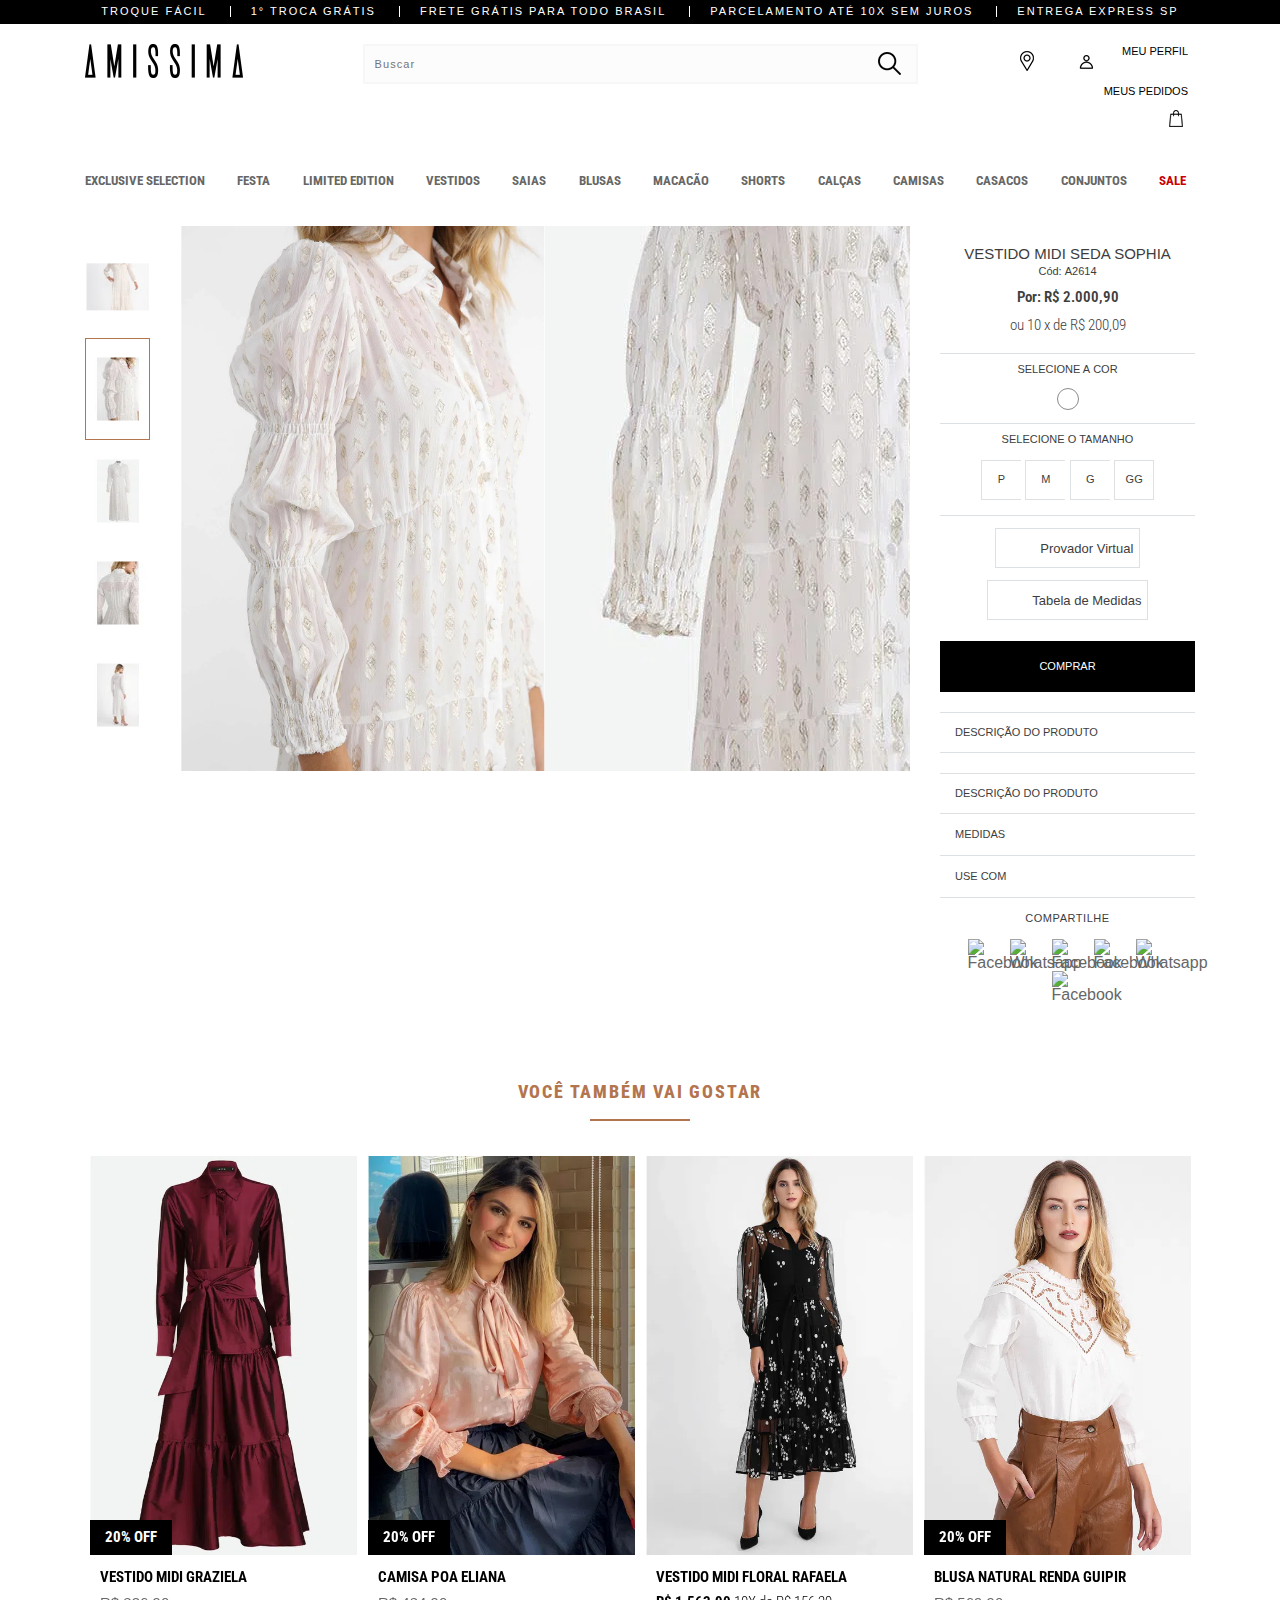
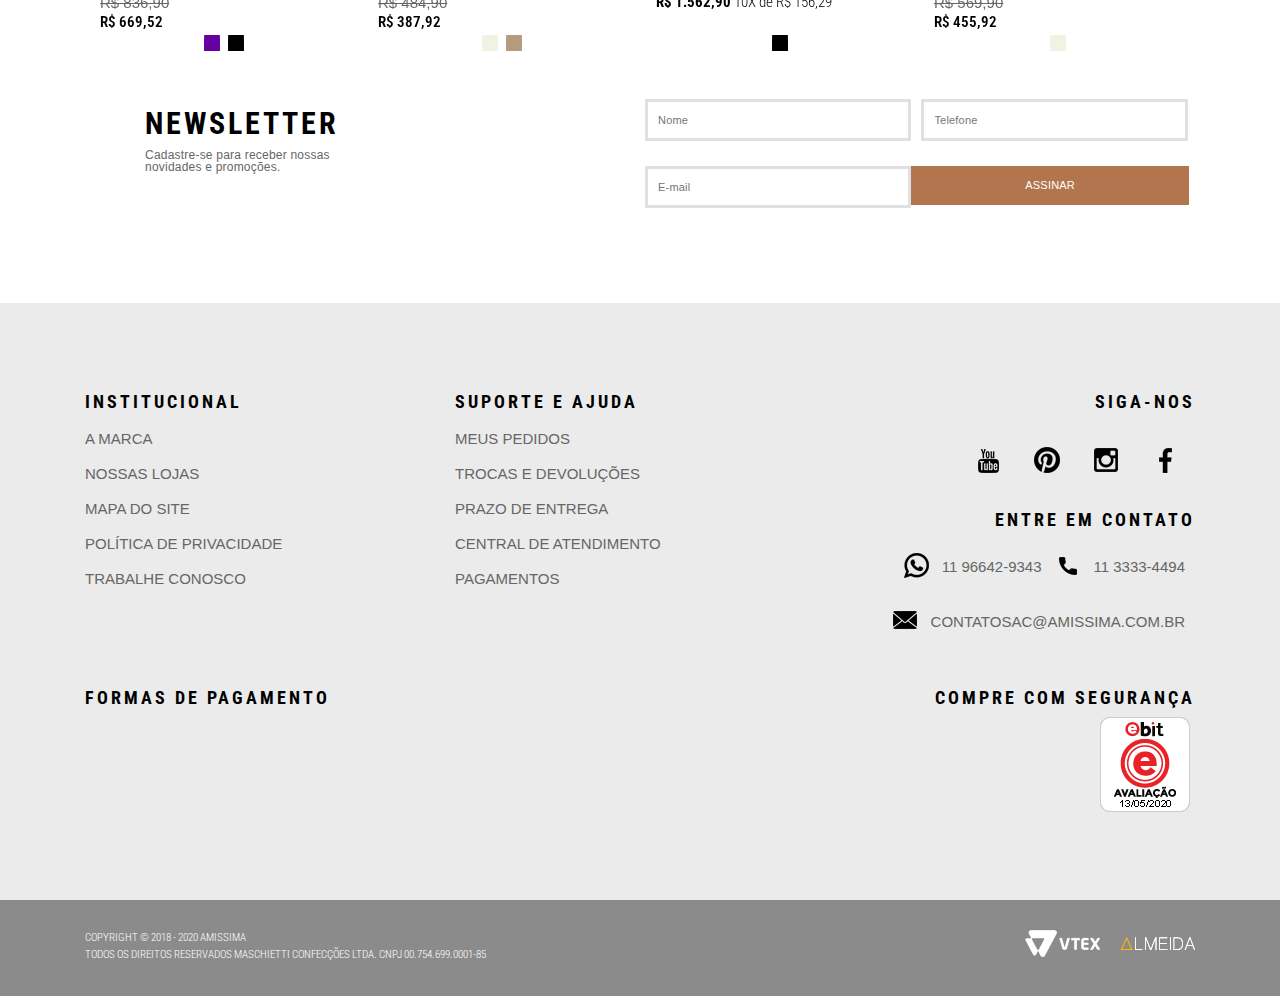
==== indexTeste.html @ 3b2d611f "Aplicando CSS" ====
<!DOCTYPE html>
<html xmlns="http://www.w3.org/1999/xhtml" xmlns:vtex="http://www.vtex.com.br/2009/vtex-common"
  xmlns:vtex.cmc="http://www.vtex.com.br/2009/vtex-commerce" lang="pt-br">

<head prefix="og: http://ogp.me/ns# fb: http://ogp.me/ns/fb# product: http://ogp.me/ns/product#">
  <meta name="language" content="pt-BR">
  <meta name="country" content="BRA">
  <meta name="currency" content="R$">
  <meta http-equiv="Content-Type" content="text/html; charset=UTF-8">
  <meta name="description"
    content="Vestido confeccionado seda com poliéster. Ideal para ser usado em ocasiões especiais. A peça possui detalhes metalizados dourados, acabamento em elást">
  <meta name="Abstract" content="Vestido Midi Seda Sophia">
  <meta name="author" content="Amissima">
  <meta name="copyright" content="Amissima">
  <meta name="vtex-version" content="1.4.1512.2201">
  <meta http-equiv="pragma" content="no-cache">
  <meta name="controller" content="Product">
  <meta name="google-site-verification" content="">
  <meta name="viewport" content="width=device-width, initial-scale=1.0, user-scalable=no">
  <meta name="format-detection" content="telephone=no">
  <link rel="icon" type="image/png"
    href="https://www.amissima.com.br/arquivos/amissima-favicon.png?v=637079525790200000">
  <!-- HTML5 shim and Respond.js for IE8 support of HTML5 elements and media queries -->
  <!-- WARNING: Respond.js doesn't work if you view the page via file:// -->
  <!--[if lt IE 9]>
  <script src="https://oss.maxcdn.com/html5shiv/3.7.2/html5shiv.min.js"></script>
  <script src="https://oss.maxcdn.com/respond/1.4.2/respond.min.js"></script>
  <![endif]-->
  <title>Vestido Midi Seda Sophia - amissima</title>
  <script async="" src="index_files/start"></script>
  <script type="text/javascript" async="" src="index_files/tagHigh"></script>
  <script type="text/javascript" async="" src="index_files/conversion_async.js"></script>
  <script type="text/javascript" async="" src="index_files/121613.js"></script>
  <script async="" src="index_files/fbevents.js"></script>
  <script src="index_files/bat.js" async=""></script>
  <script type="text/javascript" async="" src="index_files/hotjar-1399223.js"></script>
  <script type="text/javascript" async="" src="index_files/analytics.js"></script>
  <script async="" src="index_files/gtm.js"></script>
  <script async="" src="index_files/analytics.js"></script>
  <script type="text/javascript"
    language="javascript">var jscheckoutUrl = 'https://www.amissima.com.br/checkout/#/cart'; var jscheckoutAddUrl = 'https://www.amissima.com.br/checkout/cart/add'; var jscheckoutGiftListId = ''; var jsnomeSite = 'amissima'; var jsnomeLoja = 'amissima'; var jssalesChannel = '1'; var defaultStoreCurrency = 'R$'; var localeInfo = { "CountryCode": "BRA", "CultureCode": "pt-BR", "CurrencyLocale": { "RegionDisplayName": "Brazil", "RegionName": "BR", "RegionNativeName": "Brasil", "TwoLetterIsoRegionName": "BR", "CurrencyEnglishName": "Real", "CurrencyNativeName": "Real", "CurrencySymbol": "R$", "ISOCurrencySymbol": "BRL", "Locale": 1046, "Format": { "CurrencyDecimalDigits": 2, "CurrencyDecimalSeparator": ",", "CurrencyGroupSeparator": ".", "CurrencyGroupSize": 3, "StartsWithCurrencySymbol": true }, "FlagUrl": "http://www.geonames.org/flags/x/br.gif" } };
  </script>
  <script type="text/javascript"
    language="javascript">vtxctx = { "skus": "8157;8158;8159;8160", "searchTerm": "", "categoryId": "2", "categoryName": "Longo", "departmentyId": "1", "departmentName": "Vestidos", "isOrder": "0", "isCheck": "0", "isCart": "0", "actionType": "", "actionValue": "", "login": null, "url": "www.amissima.com.br", "transurl": "www.amissima.com.br" };
  </script>
  <script language="javascript" src="index_files/jquery-1.js" type="text/javascript"></script>
  <script language="javascript" src="index_files/swfobject.js" type="text/javascript"></script>
  <script language="javascript" src="index_files/vtex_013.js" type="text/javascript"></script>
  <script language="javascript" src="index_files/vtex_002.js" type="text/javascript"></script>
  <script language="javascript" src="index_files/render-extension-loader.js" type="text/javascript"></script>
  <script language="javascript" src="index_files/rc.js" type="text/javascript"></script>
  <script language="javascript" src="index_files/vtex_005.js" type="text/javascript"></script>
  <script language="javascript" src="index_files/vtex-events-all.js" type="text/javascript"></script>
  <script language="javascript" src="index_files/vtex-analytics.js" type="text/javascript"></script>
  <script language="javascript" src="index_files/vtex-i18n.js" type="text/javascript"></script>
  <script language="javascript" src="index_files/underscore-extensions.js" type="text/javascript"></script>
  <script language="javascript" src="index_files/currency-format.js" type="text/javascript"></script>
  <script language="javascript" src="index_files/dust-core-2.js" type="text/javascript"></script>
  <script language="javascript" src="index_files/catalog-sdk.js" type="text/javascript"></script>
  <script language="javascript" src="index_files/vtex_010.js" type="text/javascript"></script>
  <script language="javascript" src="index_files/portal-price-with-template2.js" type="text/javascript"></script>
  <script language="javascript" src="index_files/portal-sku-selector-with-template.js" type="text/javascript"></script>
  <script language="javascript" src="index_files/portal-buy-button.js" type="text/javascript"></script>
  <script language="javascript" src="index_files/portal-notify-me-with-template.js" type="text/javascript"></script>
  <script language="javascript" src="index_files/portal-template-as-modal.js" type="text/javascript"></script>
  <script language="javascript" src="index_files/vtex.js" type="text/javascript"></script>
  <script language="javascript" src="index_files/jquery_003.js" type="text/javascript"></script>
  <link rel="stylesheet" href="index_files/css.css">
  <link rel="stylesheet" href="index_files/amissima-style.css">
  <script language="javascript">var ___scriptPathTransac = '';</script>
  <script language="javascript">var ___scriptPath = '';</script>
  <!-- Start - WebAnalyticsViewPart -->
  <script> var defaultUtmFromFolder = '';</script>
  <!-- CommerceContext.Current.VirtualFolder.Name: @Produto@ -->

  <script>
    vtex.events.addData({ "pageCategory": "Product", "pageDepartment": "Vestidos", "pageUrl": "http://www.amissima.com.br/vestido-midi-seda-sophia-/p", "pageTitle": "Vestido Midi Seda Sophia - amissima", "skuStockOutFromShelf": ["8333", "8336", "8212"], "skuStockOutFromProductDetail": ["8157"], "shelfProductIds": ["1227", "1210", "1205", "1187"], "accountName": "amissima", "pageFacets": [], "productId": "1202", "productReferenceId": "A2614", "productEans": ["0026140401003", "0026140401007", "0026140401009", "0026140401011"], "skuStocks": { "8157": 0, "8158": 11, "8159": 7, "8160": 5 }, "productName": "Vestido Midi Seda Sophia", "productBrandId": 2000001, "productBrandName": "Amissima", "productDepartmentId": 1, "productDepartmentName": "Vestidos", "productCategoryId": 2, "productCategoryName": "Longo", "productListPriceFrom": "2000.9", "productListPriceTo": "2000.9", "productPriceFrom": "2000.9", "productPriceTo": "2000.9", "sellerId": "1", "sellerIds": "1" });
  </script>

  <script>
    (function (w, d, s, l, i) {
    w[l] = w[l] || []; w[l].push({
      'gtm.start':
        new Date().getTime(), event: 'gtm.js'
    }); var f = d.getElementsByTagName(s)[0],
      j = d.createElement(s), dl = l != 'dataLayer' ? '&l=' + l : ''; j.async = true; j.src =
        '//www.googletagmanager.com/gtm.js?id=' + i + dl; f.parentNode.insertBefore(j, f);
    })(window, document, 'script', 'dataLayer', 'GTM-NK98296');
  </script>

  <script>
    var helper = new vtexTagManagerHelper('productView'); helper.init();
  </script>

  <!-- End - WebAnalyticsViewPart -->
  <link rel="canonical" href="https://www.amissima.com.br/vestido-midi-seda-sophia-/p">
  <script>var skuJson_0 = { "productId": 1202, "name": "Vestido Midi Seda Sophia", "salesChannel": "1", "available": true, "displayMode": "especificacao", "dimensions": ["Cor", "Tamanho"], "dimensionsInputType": { "Cor": "Radio", "Tamanho": "Radio" }, "dimensionsMap": { "Cor": ["Off White"], "Tamanho": ["P", "M", "G", "GG"] }, "skus": [{ "sku": 8157, "skuname": "Vestido Midi Seda Sophia", "dimensions": { "Cor": "Off White", "Tamanho": "P" }, "available": false, "availablequantity": 0, "cacheVersionUsedToCallCheckout": null, "listPriceFormated": "R$ 0,00", "listPrice": 0, "taxFormated": "R$ 0,00", "taxAsInt": 0, "bestPriceFormated": "R$ 9.999.876,00", "bestPrice": 999987600, "spotPrice": 999987600, "installments": 0, "installmentsValue": 0, "installmentsInsterestRate": null, "image": "https://amissima.vteximg.com.br/arquivos/ids/201019-300-450/2614.04.010_0.jpg?v=637197177251800000", "sellerId": "1", "seller": "Amissima", "measures": { "cubicweight": 400.0000, "height": 10.0000, "length": 35.0000, "weight": 400.0000, "width": 45.0000 }, "unitMultiplier": 1.0000, "rewardValue": 0 }, { "sku": 8158, "skuname": "Vestido Midi Seda Sophia", "dimensions": { "Cor": "Off White", "Tamanho": "M" }, "available": true, "availablequantity": 99999, "cacheVersionUsedToCallCheckout": "075e7a653a0695cf6472c2107e5d3d87_", "listPriceFormated": "R$ 0,00", "listPrice": 0, "taxFormated": "R$ 0,00", "taxAsInt": 0, "bestPriceFormated": "R$ 2.000,90", "bestPrice": 200090, "spotPrice": 200090, "installments": 10, "installmentsValue": 20009, "installmentsInsterestRate": 0, "image": "https://amissima.vteximg.com.br/arquivos/ids/201019-300-450/2614.04.010_0.jpg?v=637197177251800000", "sellerId": "1", "seller": "Amissima", "measures": { "cubicweight": 1.0000, "height": 10.0000, "length": 35.0000, "weight": 405.0000, "width": 45.0000 }, "unitMultiplier": 1.0000, "rewardValue": 0 }, { "sku": 8159, "skuname": "Vestido Midi Seda Sophia", "dimensions": { "Cor": "Off White", "Tamanho": "G" }, "available": true, "availablequantity": 7, "cacheVersionUsedToCallCheckout": "075e7a653a0695cf6472c2107e5d3d87_", "listPriceFormated": "R$ 0,00", "listPrice": 0, "taxFormated": "R$ 0,00", "taxAsInt": 0, "bestPriceFormated": "R$ 2.000,90", "bestPrice": 200090, "spotPrice": 200090, "installments": 10, "installmentsValue": 20009, "installmentsInsterestRate": 0, "image": "https://amissima.vteximg.com.br/arquivos/ids/201019-300-450/2614.04.010_0.jpg?v=637197177251800000", "sellerId": "1", "seller": "Amissima", "measures": { "cubicweight": 1.0000, "height": 10.0000, "length": 35.0000, "weight": 410.0000, "width": 45.0000 }, "unitMultiplier": 1.0000, "rewardValue": 0 }, { "sku": 8160, "skuname": "Vestido Midi Seda Sophia", "dimensions": { "Cor": "Off White", "Tamanho": "GG" }, "available": true, "availablequantity": 5, "cacheVersionUsedToCallCheckout": "075e7a653a0695cf6472c2107e5d3d87_", "listPriceFormated": "R$ 0,00", "listPrice": 0, "taxFormated": "R$ 0,00", "taxAsInt": 0, "bestPriceFormated": "R$ 2.000,90", "bestPrice": 200090, "spotPrice": 200090, "installments": 10, "installmentsValue": 20009, "installmentsInsterestRate": 0, "image": "https://amissima.vteximg.com.br/arquivos/ids/201019-300-450/2614.04.010_0.jpg?v=637197177251800000", "sellerId": "1", "seller": "Amissima", "measures": { "cubicweight": 1.0000, "height": 10.0000, "length": 35.0000, "weight": 415.0000, "width": 45.0000 }, "unitMultiplier": 1.0000, "rewardValue": 0 }] }; CATALOG_SDK.setProductWithVariationsCache(skuJson_0.productId, skuJson_0); var skuJson = skuJson_0;</script>
  <script async="" type="text/javascript" src="index_files/dataroyal_tag.asc"></script>
  <script src="index_files/a"></script>
  <link rel="stylesheet" type="text/css" href="index_files/styles.css" media="all">
  <script src="index_files/dsp" type="text/javascript" defer="defer" async=""></script>
  <script src="index_files/init" type="text/javascript" defer="defer" async=""></script>
</head>

<body class="product">
  <div id="ajaxBusy" class="load loading" style="display: none;">
    <p>Aguarde...</p>
  </div>
  <div class="ajax-content-loader" rel="/no-cache/callcenter/disclaimer">
    <!-- CallCenter -->
  </div><!-- Header -->
  <style>
    .header-amissima--menu--item:last-child .link {
      color: #c80005;
    }

    .header-amissima--menu--item:last-child .link:before {
      background: #c80005;
    }

    .header-amissima--menu--item:last-child .link:hover {
      color: #ff0000;
    }

    .header-amissima--menu--item:last-child .link:hover:before {
      background: #ff0000;
    }
  </style>
  <header class="header-amissima" data-scroll="false">
    <div class="header-amissima--top">
      <div id="amissima-header-promocional">
        <div class="faixa0">Troque fácil </div>
        <div class="faixa1"> 1° Troca Grátis</div>
        <div class="faixa2">Frete Grátis para todo Brasil</div>
        <div class="faixa3">Parcelamento até 10x sem juros</div>
        <div class="faixa3">Entrega Express SP</div>
      </div>
    </div>
    <div class="header-amissima--content">
      <div class="wrapper">
        <div class="header-amissima--logo"><a href="https://www.amissima.com.br/" class="link"><img
              src="index_files/logo.png" alt="Amissima"><img class="mobile" src="index_files/logo-min-mb.png"
              alt="Amissima"></a></div>
        <div class="header-amissima--search">
          <form action="#" method="post" class="header-amissima--search--form"><input type="type"
              class="header-amissima--search--input" placeholder="Buscar"><button
              class="header-amissima--search--submit" type="submit"><img src="index_files/lupa.png"></button><button
              class="header-amissima--search--submit"><span class="icon icon-close"></span></button></form>
          <div class="header-amissima--search--content" style="display: none;"></div>
        </div>
        <div class="header-amissima--cart-login" data-login="false">
          <div class="login"><a class="stores" href="https://www.amissima.com.br/institucional/lojas"><img
                src="index_files/place.png"></a>
            <div class="link-login"><a class="account" href="https://www.amissima.com.br/account"
                title="Fazer Login"><span class="text"><img src="index_files/profile.png"></span><span
                  class="mobile">Nova Aqui? Cadastre-se</span></a>
              <p class="welcome"><span class="text"></span><span class="name"></span><a class="logout" role="button"
                  href="https://www.amissima.com.br/no-cache/user/logout">sair</a></p>
            </div><a class="link" href="https://www.amissima.com.br/account">Meu Perfil</a><a class="link"
              href="https://www.amissima.com.br/account#/orders">Meus pedidos</a>
          </div>
          <div class="cart"><button class="header-amissima--cart--open" data-type="bag"><span class="text"><img
                  src="index_files/cart.png"></span><i class="number"></i></button></div>
        </div>
        <div class="header-amissima--cart--content">
          <ul class="header-amissima--cart--list"></ul>
          <div class="header-amissima--cart--controls">
            <p class="total"><span class="text">total</span><span class="price"></span></p><a class="send"
              href="https://www.amissima.com.br/checkout">Finalizar Compra</a>
          </div>
        </div>
        <div class="header-amissima--mobile-controls"><button class="header-amissima--mobile-controls--menu"
            data-type="menu"><span class="icon icon-hamburguer"></span><span
              class="icon icon-close-big"></span></button><button class="header-amissima--mobile-controls--search"
            data-type="search"><span class="icon icon-search"></span></button><button
            class="header-amissima--mobile-controls--bag" data-type="bag"><span class="icon icon-bag"></span><i
              class="number"></i></button></div>
      </div>
    </div>
    <div class="header-amissima--menu">
      <div class="wrapper">
        <ul class="header-amissima--menu--list">
          <!-- New  in -->
          <li class="header-amissima--menu--item">
            <a class="link" href="https://www.amissima.com.br/Exclusive-Selection">Exclusive Selection</a>
          </li>
          <!-- END: New in -->
          <!-- Festa -->
          <li class="header-amissima--menu--item">
            <a class="link" href="https://www.amissima.com.br/vestido-de-festa">FESTA</a>
          </li>
          <!-- END: Festa -->

          <!-- Aqui inicia o limited edition -->
          <li class="header-amissima--menu--item">
            <a class="link" href="https://www.amissima.com.br/limited-edition">Limited Edition</a>
          </li>
          <!-- Final do menu limited edition-->

          <!-- Vestidos -->
          <li class="header-amissima--menu--item" data-submenu="true">
            <a class="link" href="https://www.amissima.com.br/vestidos?O=OrderByReleaseDateDESC">VESTIDOS
              <span></span></a>

            <div class="submenu">
              <ul class="submenu--list">
                <li class="submenu--item">
                  <a class="title" href="#">Categorias</a>

                  <ul class="submenu--list">
                    <li class="submenu--item">
                      <a class="link"
                        href="https://www.amissima.com.br/vestidos/longo?O=OrderByReleaseDateDESC">Longo</a>
                    </li>
                    <li class="submenu--item">
                      <a class="link" href="https://www.amissima.com.br/vestidos/midi?O=OrderByReleaseDateDESC">Midi</a>
                    </li>
                    <li class="submenu--item">
                      <a class="link" href="https://www.amissima.com.br/vestidos/mini?O=OrderByReleaseDateDESC">Mini</a>
                    </li>
                    <li class="submenu--item">
                      <a class="link"
                        href="https://www.amissima.com.br/vestidos/chemise?O=OrderByReleaseDateDESC">Chemise</a>
                    </li>
                    <li class="submenu--item">
                      <a class="link"
                        href="https://www.amissima.com.br/vestidos/saida-de-praia?O=OrderByReleaseDateDESC">Saída de
                        praia</a>
                    </li>
                    <li class="submenu--item">
                      <a class="link" href="https://www.amissima.com.br/vestidos-de-madrinha">Madrinha</a>
                    </li>
                  </ul>
                </li>

                <li class="submenu--item submenu--item--tendencias">
                  <a class="title" href="#">Tendências</a>

                  <ul class="submenu--list">
                    <li class="submenu--item">
                      <a class="link"
                        href="https://www.amissima.com.br/busca/?fq=C:1&amp;fq=specificationFilter_19:Laise%20&amp;%20Renda">Laise
                        &amp; Renda</a>
                    </li>
                    <li class="submenu--item">
                      <a class="link"
                        href="https://www.amissima.com.br/busca/?fq=C:1&amp;fq=specificationFilter_19:Babados">Babados</a>
                    </li>
                    <li class="submenu--item">
                      <a class="link"
                        href="https://www.amissima.com.br/busca/?fq=C:1&amp;fq=specificationFilter_19:Transpar%C3%83%C2%AAncia">Transparência</a>
                    </li>
                    <li class="submenu--item">
                      <a class="link"
                        href="https://www.amissima.com.br/busca/?fq=C:1&amp;fq=specificationFilter_19:Tons%20Pastel">Tons
                        Pastel</a>
                    </li>
                    <li class="submenu--item">
                      <a class="link"
                        href="https://www.amissima.com.br/busca/?fq=C:1&amp;fq=specificationFilter_19:Floral">Floral</a>
                    </li>
                    <li class="submenu--item">
                      <a class="link"
                        href="https://www.amissima.com.br/busca/?fq=C:1&amp;fq=specificationFilter_19:Naturais">Naturais</a>
                    </li>
                    <li class="submenu--item">
                      <a class="link"
                        href="https://www.amissima.com.br/busca/?fq=C:1&amp;fq=specificationFilter_19:Seda">Seda</a>
                    </li>
                    <li class="submenu--item">
                      <a class="link"
                        href="https://www.amissima.com.br/busca/?fq=C:1&amp;fq=specificationFilter_19:All%20Black">All
                        Black</a>
                    </li>
                    <li class="submenu--item">
                      <a class="link"
                        href="https://www.amissima.com.br/busca/?fq=C:1&amp;fq=specificationFilter_19:Paet%C3%83%C2%AA">Paetê</a>
                    </li>
                  </ul>
                </li>

                <li class="submenu--item submenu--item--tamanhos">
                  <a class="title" href="#">Tamanhos</a>

                  <ul class="submenu--list">
                    <li class="submenu--item">
                      <a class="link"
                        href="https://www.amissima.com.br/busca/?fq=C:1&amp;fq=specificationFilter_20:PP">PP</a>
                    </li>
                    <li class="submenu--item">
                      <a class="link"
                        href="https://www.amissima.com.br/busca/?fq=C:1&amp;fq=specificationFilter_20:P">P</a>
                    </li>
                    <li class="submenu--item">
                      <a class="link"
                        href="https://www.amissima.com.br/busca/?fq=C:1&amp;fq=specificationFilter_20:M">M</a>
                    </li>
                    <li class="submenu--item">
                      <a class="link"
                        href="https://www.amissima.com.br/busca/?fq=C:1&amp;fq=specificationFilter_20:G">G</a>
                    </li>
                    <li class="submenu--item">
                      <a class="link"
                        href="https://www.amissima.com.br/busca/?fq=C:1&amp;fq=specificationFilter_20:GG">GG</a>
                    </li>
                  </ul>
                </li>
              </ul>

              <div class="submenu--image">
                <img src="index_files/banner-menu-vestidos.jpg" alt="Vestidos">
              </div>
            </div>
          </li>
          <!-- END: Vestidos -->
          <!-- Saias -->
          <li class="header-amissima--menu--item" data-submenu="true">
            <a class="link" href="https://www.amissima.com.br/saias?O=OrderByReleaseDateDESC">SAIAS<span></span></a>
            <div class="submenu">
              <ul class="submenu--list">
                <li class="submenu--item">
                  <a class="title" href="#">Categorias</a>

                  <ul class="submenu--list">
                    <li class="submenu--item">
                      <a class="link" href="https://www.amissima.com.br/saias/lapis?O=OrderByReleaseDateDESC">Lapis</a>
                    </li>
                    <li class="submenu--item">
                      <a class="link" href="https://www.amissima.com.br/saias/longa?O=OrderByReleaseDateDESC">Longa</a>
                    </li>
                    <li class="submenu--item">
                      <a class="link" href="https://www.amissima.com.br/saias/midi?O=OrderByReleaseDateDESC">Midi</a>
                    </li>
                    <li class="submenu--item">
                      <a class="link" href="https://www.amissima.com.br/saias/mini?O=OrderByReleaseDateDESC">Mini</a>
                    </li>
                  </ul>
                </li>

                <li class="submenu--item submenu--item--tendencias">
                  <a class="title" href="#">Tendências</a>

                  <ul class="submenu--list">
                    <li class="submenu--item">
                      <a class="link"
                        href="https://www.amissima.com.br/busca/?fq=C:7&amp;fq=specificationFilter_19:Laise%20&amp;%20Renda">Laise
                        &amp; Renda</a>
                    </li>
                    <li class="submenu--item">
                      <a class="link"
                        href="https://www.amissima.com.br/busca/?fq=C:7&amp;fq=specificationFilter_19:Babados">Babados</a>
                    </li>
                    <li class="submenu--item">
                      <a class="link"
                        href="https://www.amissima.com.br/busca/?fq=C:7&amp;fq=specificationFilter_19:Transpar%C3%83%C2%AAncia">Transparência</a>
                    </li>
                    <li class="submenu--item">
                      <a class="link"
                        href="https://www.amissima.com.br/busca/?fq=C:7&amp;fq=specificationFilter_19:Tons%20Pastel">Tons
                        Pastel</a>
                    </li>
                    <li class="submenu--item">
                      <a class="link"
                        href="https://www.amissima.com.br/busca/?fq=C:7&amp;fq=specificationFilter_19:Floral">Floral</a>
                    </li>
                    <li class="submenu--item">
                      <a class="link"
                        href="https://www.amissima.com.br/busca/?fq=C:7&amp;fq=specificationFilter_19:Naturais">Naturais</a>
                    </li>
                    <li class="submenu--item">
                      <a class="link"
                        href="https://www.amissima.com.br/busca/?fq=C:7&amp;fq=specificationFilter_19:Seda">Seda</a>
                    </li>
                    <li class="submenu--item">
                      <a class="link"
                        href="https://www.amissima.com.br/busca/?fq=C:7&amp;fq=specificationFilter_19:All%20Black">All
                        Black</a>
                    </li>
                    <li class="submenu--item">
                      <a class="link"
                        href="https://www.amissima.com.br/busca/?fq=C:7&amp;fq=specificationFilter_19:Paet%C3%83%C2%AA">Paetê</a>
                    </li>
                  </ul>
                </li>

                <li class="submenu--item submenu--item--tamanhos">
                  <a class="title" href="#">Tamanhos</a>

                  <ul class="submenu--list">
                    <li class="submenu--item">
                      <a class="link"
                        href="https://www.amissima.com.br/busca/?fq=C:7&amp;fq=specificationFilter_20:PP">PP</a>
                    </li>
                    <li class="submenu--item">
                      <a class="link"
                        href="https://www.amissima.com.br/busca/?fq=C:7&amp;fq=specificationFilter_20:P">P</a>
                    </li>
                    <li class="submenu--item">
                      <a class="link"
                        href="https://www.amissima.com.br/busca/?fq=C:7&amp;fq=specificationFilter_20:M">M</a>
                    </li>
                    <li class="submenu--item">
                      <a class="link"
                        href="https://www.amissima.com.br/busca/?fq=C:7&amp;fq=specificationFilter_20:G">G</a>
                    </li>
                    <li class="submenu--item">
                      <a class="link"
                        href="https://www.amissima.com.br/busca/?fq=C:7&amp;fq=specificationFilter_20:GG">GG</a>
                    </li>
                  </ul>
                </li>
              </ul>

              <div class="submenu--image">
                <img src="index_files/banner-menu-saia.jpg" alt="Saias">
              </div>
            </div>
          </li>
          <!-- END: Saias -->
          <!-- Blusas -->
          <li class="header-amissima--menu--item" data-submenu="true">
            <a class="link" href="https://www.amissima.com.br/blusas?O=OrderByReleaseDateDESC">BLUSAS<span></span></a>
            <div class="submenu">
              <ul class="submenu--list">
                <li class="submenu--item">
                  <a class="title" href="#">Categorias</a>

                  <ul class="submenu--list">
                    <li class="submenu--item"><a class="link"
                        href="https://www.amissima.com.br/blusas/bata?O=OrderByReleaseDateDESC">Bata</a></li>
                    <li class="submenu--item"><a class="link"
                        href="https://www.amissima.com.br/blusas/manga-curta?O=OrderByReleaseDateDESC">Manga Curta</a>
                    </li>
                    <li class="submenu--item"><a class="link"
                        href="https://www.amissima.com.br/blusas/manga-longa?O=OrderByReleaseDateDESC">Manga Longa</a>
                    </li>
                    <li class="submenu--item"><a class="link"
                        href="https://www.amissima.com.br/blusas/manga-7-8?O=OrderByReleaseDateDESC">Manga 7/8</a></li>
                    <li class="submenu--item"><a class="link"
                        href="https://www.amissima.com.br/blusas/regata?O=OrderByReleaseDateDESC">Regata</a></li>
                    <li class="submenu--item"><a class="link"
                        href="https://www.amissima.com.br/blusas/top?O=OrderByReleaseDateDESC">Top</a></li>
                    <li class="submenu--item"><a class="link"
                        href="https://www.amissima.com.br/blusas/cropped?O=OrderByReleaseDateDESC">Cropped</a></li>
                    <li class="submenu--item"><a class="link"
                        href="https://www.amissima.com.br/blusas/tricot?O=OrderByReleaseDateDESC">Tricot</a></li>
                    <li class="submenu--item"><a class="link"
                        href="https://www.amissima.com.br/blusas/t-shirt?O=OrderByReleaseDateDESC">t-shirt</a></li>
                  </ul>
                </li>

                <li class="submenu--item submenu--item--tendencias">
                  <a class="title" href="#">Tendências</a>

                  <ul class="submenu--list">
                    <li class="submenu--item">
                      <a class="link"
                        href="https://www.amissima.com.br/busca/?fq=C:12&amp;fq=specificationFilter_19:Laise%20&amp;%20Renda">Laise
                        &amp; Renda</a>
                    </li>
                    <li class="submenu--item">
                      <a class="link"
                        href="https://www.amissima.com.br/busca/?fq=C:12&amp;fq=specificationFilter_19:Babados">Babados</a>
                    </li>
                    <li class="submenu--item">
                      <a class="link"
                        href="https://www.amissima.com.br/busca/?fq=C:12&amp;fq=specificationFilter_19:Transpar%C3%83%C2%AAncia">Transparência</a>
                    </li>
                    <li class="submenu--item">
                      <a class="link"
                        href="https://www.amissima.com.br/busca/?fq=C:12&amp;fq=specificationFilter_19:Tons%20Pastel">Tons
                        Pastel</a>
                    </li>
                    <li class="submenu--item">
                      <a class="link"
                        href="https://www.amissima.com.br/busca/?fq=C:12&amp;fq=specificationFilter_19:Floral">Floral</a>
                    </li>
                    <li class="submenu--item">
                      <a class="link"
                        href="https://www.amissima.com.br/busca/?fq=C:12&amp;fq=specificationFilter_19:Naturais">Naturais</a>
                    </li>
                    <li class="submenu--item">
                      <a class="link"
                        href="https://www.amissima.com.br/busca/?fq=C:12&amp;fq=specificationFilter_19:Seda">Seda</a>
                    </li>
                    <li class="submenu--item">
                      <a class="link"
                        href="https://www.amissima.com.br/busca/?fq=C:12&amp;fq=specificationFilter_19:All%20Black">All
                        Black</a>
                    </li>
                    <li class="submenu--item">
                      <a class="link"
                        href="https://www.amissima.com.br/busca/?fq=C:12&amp;fq=specificationFilter_19:Paet%C3%83%C2%AA">Paetê</a>
                    </li>
                  </ul>
                </li>

                <li class="submenu--item submenu--item--tamanhos">
                  <a class="title" href="#">Tamanhos</a>

                  <ul class="submenu--list">
                    <li class="submenu--item">
                      <a class="link"
                        href="https://www.amissima.com.br/busca/?fq=C:12&amp;fq=specificationFilter_20:PP">PP</a>
                    </li>
                    <li class="submenu--item">
                      <a class="link"
                        href="https://www.amissima.com.br/busca/?fq=C:12&amp;fq=specificationFilter_20:P">P</a>
                    </li>
                    <li class="submenu--item">
                      <a class="link"
                        href="https://www.amissima.com.br/busca/?fq=C:12&amp;fq=specificationFilter_20:M">M</a>
                    </li>
                    <li class="submenu--item">
                      <a class="link"
                        href="https://www.amissima.com.br/busca/?fq=C:12&amp;fq=specificationFilter_20:G">G</a>
                    </li>
                    <li class="submenu--item">
                      <a class="link"
                        href="https://www.amissima.com.br/busca/?fq=C:12&amp;fq=specificationFilter_20:GG">GG</a>
                    </li>
                  </ul>
                </li>
              </ul>

              <div class="submenu--image">
                <img src="index_files/banner-menu-blusas.jpg" alt="Blusas">
              </div>
            </div>
          </li>
          <!-- END Blusas -->

          <!-- Macacão -->
          <li class="header-amissima--menu--item" data-submenu="true">
            <a class="link" href="https://www.amissima.com.br/macacao?O=OrderByReleaseDateDESC">MACACÃO<span></span></a>
            <div class="submenu">
              <ul class="submenu--list">
                <li class="submenu--item">
                  <a class="title" href="#">Categorias</a>

                  <ul class="submenu--list">
                    <li class="submenu--item"><a class="link"
                        href="https://www.amissima.com.br/macacao/longo?O=OrderByReleaseDateDESC">Longo</a></li>
                    <!-- <li class="submenu--item"><a class="link" href="/macacao/curto?O=OrderByReleaseDateDESC">Curto</a></li>  Cancelado por enquanto Luiz 18/10 -->
                    <li class="submenu--item"><a class="link"
                        href="https://www.amissima.com.br/macacao/pantacourt?O=OrderByReleaseDateDESC">Pantacourt</a>
                    </li>
                  </ul>
                </li>

                <li class="submenu--item submenu--item--tendencias">
                  <a class="title" href="#">Tendências</a>

                  <ul class="submenu--list">
                    <li class="submenu--item">
                      <a class="link"
                        href="https://www.amissima.com.br/busca/?fq=C:21&amp;fq=specificationFilter_19:Floral">Floral</a>
                    </li>
                    <li class="submenu--item">
                      <a class="link"
                        href="https://www.amissima.com.br/busca/?fq=C:21&amp;fq=specificationFilter_19:Naturais">Naturais</a>
                    </li>
                    <li class="submenu--item">
                      <a class="link"
                        href="https://www.amissima.com.br/busca/?fq=C:21&amp;fq=specificationFilter_19:All%20Black">All
                        Black</a>
                    </li>
                    <li class="submenu--item">
                      <a class="link"
                        href="https://www.amissima.com.br/busca/?fq=C:21&amp;fq=specificationFilter_19:Paet%C3%83%C2%AA">Paetê</a>
                    </li>
                  </ul>
                </li>

                <li class="submenu--item submenu--item--tamanhos">
                  <a class="title" href="#">Tamanhos</a>

                  <ul class="submenu--list">
                    <li class="submenu--item">
                      <a class="link"
                        href="https://www.amissima.com.br/busca/?fq=C:21&amp;fq=specificationFilter_20:PP">PP</a>
                    </li>
                    <li class="submenu--item">
                      <a class="link"
                        href="https://www.amissima.com.br/busca/?fq=C:21&amp;fq=specificationFilter_20:P">P</a>
                    </li>
                    <li class="submenu--item">
                      <a class="link"
                        href="https://www.amissima.com.br/busca/?fq=C:21&amp;fq=specificationFilter_20:M">M</a>
                    </li>
                    <li class="submenu--item">
                      <a class="link"
                        href="https://www.amissima.com.br/busca/?fq=C:21&amp;fq=specificationFilter_20:G">G</a>
                    </li>
                    <li class="submenu--item">
                      <a class="link"
                        href="https://www.amissima.com.br/busca/?fq=C:21&amp;fq=specificationFilter_20:GG">GG</a>
                    </li>
                  </ul>
                </li>
              </ul>

              <div class="submenu--image">
                <img src="index_files/banner-menu-macacao.jpg" alt="Macacão">
              </div>
            </div>
          </li>
          <!-- END: Macacão -->

          <!-- Shorts -->
          <li class="header-amissima--menu--item">
            <a class="link" href="https://www.amissima.com.br/shorts">Shorts</a>
          </li>
          <!-- END: Shorts -->

          <!-- Calças -->
          <li class="header-amissima--menu--item" data-submenu="true">
            <a class="link" href="https://www.amissima.com.br/calcas?O=OrderByReleaseDateDESC">CALÇAS<span></span></a>

            <div class="submenu">
              <ul class="submenu--list">
                <li class="submenu--item">
                  <a class="title" href="#">Categorias</a>

                  <ul class="submenu--list">
                    <li class="submenu--item"><a class="link"
                        href="https://www.amissima.com.br/calcas/alfaiataria?O=OrderByReleaseDateDESC">Alfaiataria</a>
                    </li>
                    <li class="submenu--item"><a class="link"
                        href="https://www.amissima.com.br/calcas/cigarrete?O=OrderByReleaseDateDESC">Cigarrete</a></li>
                    <li class="submenu--item"><a class="link"
                        href="https://www.amissima.com.br/calcas/pantacourt?O=OrderByReleaseDateDESC">Pantacourt</a>
                    </li>
                    <li class="submenu--item"><a class="link"
                        href="https://www.amissima.com.br/calcas/pantalona?O=OrderByReleaseDateDESC">Pantalona</a></li>
                    <li class="submenu--item"><a class="link"
                        href="https://www.amissima.com.br/calcas/skinny?O=OrderByReleaseDateDESC">Skinny</a></li>
                    <li class="submenu--item"><a class="link"
                        href="https://www.amissima.com.br/calcas/cargo?O=OrderByReleaseDateDESC">Cargo</a></li>
                    <li class="submenu--item"><a class="link"
                        href="https://www.amissima.com.br/calcas/clochard?O=OrderByReleaseDateDESC">Clochard</a></li>
                  </ul>
                </li>

                <li class="submenu--item submenu--item--tendencias">
                  <a class="title" href="#">Tendências</a>

                  <ul class="submenu--list">
                    <li class="submenu--item">
                      <a class="link"
                        href="https://www.amissima.com.br/busca/?fq=C:25&amp;fq=specificationFilter_19:Tons%20Pastel">Tons
                        Pastel</a>
                    </li>
                    <li class="submenu--item">
                      <a class="link"
                        href="https://www.amissima.com.br/busca/?fq=C:25&amp;fq=specificationFilter_19:Naturais">Naturais</a>
                    </li>
                    <li class="submenu--item">
                      <a class="link"
                        href="https://www.amissima.com.br/busca/?fq=C:25&amp;fq=specificationFilter_19:All%20Black">All
                        Black</a>
                    </li>
                    <li class="submenu--item">
                      <a class="link"
                        href="https://www.amissima.com.br/busca/?fq=C:25&amp;fq=specificationFilter_19:Paet%C3%83%C2%AA">Paetê</a>
                    </li>
                  </ul>
                </li>

                <li class="submenu--item submenu--item--tamanhos">
                  <a class="title" href="#">Tamanhos</a>

                  <ul class="submenu--list">
                    <li class="submenu--item">
                      <a class="link"
                        href="https://www.amissima.com.br/busca/?fq=C:25&amp;fq=specificationFilter_20:PP">PP</a>
                    </li>
                    <li class="submenu--item">
                      <a class="link"
                        href="https://www.amissima.com.br/busca/?fq=C:25&amp;fq=specificationFilter_20:P">P</a>
                    </li>
                    <li class="submenu--item">
                      <a class="link"
                        href="https://www.amissima.com.br/busca/?fq=C:25&amp;fq=specificationFilter_20:M">M</a>
                    </li>
                    <li class="submenu--item">
                      <a class="link"
                        href="https://www.amissima.com.br/busca/?fq=C:25&amp;fq=specificationFilter_20:G">G</a>
                    </li>
                    <li class="submenu--item">
                      <a class="link"
                        href="https://www.amissima.com.br/busca/?fq=C:25&amp;fq=specificationFilter_20:GG">GG</a>
                    </li>
                    <li class="submenu--item">
                      <a class="link"
                        href="https://www.amissima.com.br/busca/?fq=C:25&amp;fq=specificationFilter_20:36">36</a>
                    </li>
                    <li class="submenu--item">
                      <a class="link"
                        href="https://www.amissima.com.br/busca/?fq=C:25&amp;fq=specificationFilter_20:38">38</a>
                    </li>
                    <li class="submenu--item">
                      <a class="link"
                        href="https://www.amissima.com.br/busca/?fq=C:25&amp;fq=specificationFilter_20:40">40</a>
                    </li>
                    <li class="submenu--item">
                      <a class="link"
                        href="https://www.amissima.com.br/busca/?fq=C:25&amp;fq=specificationFilter_20:42">42</a>
                    </li>
                    <li class="submenu--item">
                      <a class="link"
                        href="https://www.amissima.com.br/busca/?fq=C:25&amp;fq=specificationFilter_20:44">44</a>
                    </li>
                    <li class="submenu--item">
                      <a class="link"
                        href="https://www.amissima.com.br/busca/?fq=C:25&amp;fq=specificationFilter_20:46">46</a>
                    </li>
                  </ul>
                </li>
              </ul>

              <div class="submenu--image">
                <img src="index_files/banner-menu-calca.jpg" alt="Calças">
              </div>
            </div>
          </li>
          <!-- END: Calças -->

          <!-- Camisas -->
          <li class="header-amissima--menu--item" data-submenu="true">
            <a class="link" href="https://www.amissima.com.br/camisas?O=OrderByReleaseDateDESC">CAMISAS<span></span></a>

            <div class="submenu">
              <ul class="submenu--list">
                <li class="submenu--item">
                  <a class="title" href="#">Categorias</a>

                  <ul class="submenu--list">
                    <li class="submenu--item"><a class="link"
                        href="https://www.amissima.com.br/camisas/manga-longa?O=OrderByReleaseDateDESC">Manga Longa</a>
                    </li>
                    <li class="submenu--item"><a class="link"
                        href="https://www.amissima.com.br/camisas/manga-curta?O=OrderByReleaseDateDESC">Manga Curta</a>
                    </li>
                  </ul>
                </li>

                <li class="submenu--item submenu--item--tendencias">

                  <ul class="submenu- submenu--item--tendencias-list">
                    <a class="title" href="#">Tendências</a>

                    <ul class="submenu--list">
                      <li class="submenu--item">
                        <a class="link"
                          href="https://www.amissima.com.br/busca/?fq=C:38&amp;fq=specificationFilter_19:Laise%20&amp;%20Renda">Laise
                          &amp; Renda</a>
                      </li>
                      <li class="submenu--item">
                        <a class="link"
                          href="https://www.amissima.com.br/busca/?fq=C:38&amp;fq=specificationFilter_19:Babados">Babados</a>
                      </li>
                      <li class="submenu--item">
                        <a class="link"
                          href="https://www.amissima.com.br/busca/?fq=C:38&amp;fq=specificationFilter_19:Transpar%C3%83%C2%AAncia">Transparência</a>
                      </li>
                      <li class="submenu--item">
                        <a class="link"
                          href="https://www.amissima.com.br/busca/?fq=C:38&amp;fq=specificationFilter_19:Naturais">Naturais</a>
                      </li>
                      <li class="submenu--item">
                        <a class="link"
                          href="https://www.amissima.com.br/busca/?fq=C:38&amp;fq=specificationFilter_19:Seda">Seda</a>
                      </li>
                    </ul>
                  </ul>
                </li>

                <li class="submenu--item submenu--item--tamanhos">
                  <a class="title" href="#">Tamanhos</a>

                  <ul class="submenu--list">
                    <li class="submenu--item">
                      <a class="link"
                        href="https://www.amissima.com.br/busca/?fq=C:38&amp;fq=specificationFilter_20:PP">PP</a>
                    </li>
                    <li class="submenu--item">
                      <a class="link"
                        href="https://www.amissima.com.br/busca/?fq=C:38&amp;fq=specificationFilter_20:P">P</a>
                    </li>
                    <li class="submenu--item">
                      <a class="link"
                        href="https://www.amissima.com.br/busca/?fq=C:38&amp;fq=specificationFilter_20:M">M</a>
                    </li>
                    <li class="submenu--item">
                      <a class="link"
                        href="https://www.amissima.com.br/busca/?fq=C:38&amp;fq=specificationFilter_20:G">G</a>
                    </li>
                    <li class="submenu--item">
                      <a class="link"
                        href="https://www.amissima.com.br/busca/?fq=C:38&amp;fq=specificationFilter_20:GG">GG</a>
                    </li>
                  </ul>
                </li>
              </ul>

              <div class="submenu--image">
                <img src="index_files/banner-menu-camisas.jpg" alt="Camisas">
              </div>
            </div>
          </li>
          <!-- END: Camisas -->


          <!-- Casacos -->
          <li class="header-amissima--menu--item" data-submenu="true">
            <a class="link" href="https://www.amissima.com.br/casacos?O=OrderByReleaseDateDESC">CASACOS<span></span></a>

            <div class="submenu">
              <ul class="submenu--list">
                <li class="submenu--item">
                  <a class="title" href="#">Categorias</a>

                  <ul class="submenu--list">
                    <li class="submenu--item"><a class="link"
                        href="https://www.amissima.com.br/casacos/blazer?O=OrderByReleaseDateDESC">Blazer</a></li>
                    <li class="submenu--item"><a class="link"
                        href="https://www.amissima.com.br/casacos/jaqueta?O=OrderByReleaseDateDESC">Jaqueta</a></li>
                    <li class="submenu--item"><a class="link"
                        href="https://www.amissima.com.br/casacos/sobretudo?O=OrderByReleaseDateDESC">Sobretudo</a></li>
                  </ul>
                </li>


                <li class="submenu--item submenu--item--tamanhos">
                  <a class="title" href="#">Tamanhos</a>

                  <ul class="submenu--list">
                    <li class="submenu--item">
                      <a class="link"
                        href="https://www.amissima.com.br/busca/?fq=C:44&amp;fq=specificationFilter_20:PP">PP</a>
                    </li>
                    <li class="submenu--item">
                      <a class="link"
                        href="https://www.amissima.com.br/busca/?fq=C:44&amp;fq=specificationFilter_20:P">P</a>
                    </li>
                    <li class="submenu--item">
                      <a class="link"
                        href="https://www.amissima.com.br/busca/?fq=C:44&amp;fq=specificationFilter_20:M">M</a>
                    </li>
                    <li class="submenu--item">
                      <a class="link"
                        href="https://www.amissima.com.br/busca/?fq=C:44&amp;fq=specificationFilter_20:G">G</a>
                    </li>
                    <li class="submenu--item">
                      <a class="link"
                        href="https://www.amissima.com.br/busca/?fq=C:44&amp;fq=specificationFilter_20:GG">GG</a>
                    </li>
                  </ul>
                </li>
              </ul>

              <div class="submenu--image">
                <img src="index_files/banner-menu-casacos.jpg" alt="Casacos">
              </div>
            </div>
          </li>
          <!-- END: Casacos -->


          <li class="header-amissima--menu--item">
            <a class="link" href="https://www.amissima.com.br/conjunto">CONJUNTOS</a>
          </li>
          <!--
  Inicio Sapatos - Inativo
<li class="header-amissima--menu--item">
    <a class="link" href="/sapatos">SAPATOS</a>
  </li>
 FIM SAPATOS 
-->
          <li class="header-amissima--menu--item" data-submenu="true">
            <a class="link" href="https://www.amissima.com.br/special-sale">SALE<span></span></a>
            <div class="submenu">
              <ul class="submenu--list">
                <li class="submenu--item">
                  <a class="title" href="#">Categorias</a>

                  <ul class="submenu--list">
                    <li class="submenu--item">
                      <a class="link" href="https://www.amissima.com.br/special-sale-vestido">Vestidos</a>
                    </li>
                    <li class="submenu--item">
                      <a class="link" href="https://www.amissima.com.br/special-sale-blusa">Blusas</a>
                    </li>
                    <li class="submenu--item">
                      <a class="link" href="https://www.amissima.com.br/special-sale-calca">Calças</a>
                    </li>
                    <li class="submenu--item">
                      <a class="link" href="https://www.amissima.com.br/special-sale-camisa">Camisas</a>
                    </li>
                    <li class="submenu--item">
                      <a class="link" href="https://www.amissima.com.br/special-sale-saia">Saias</a>
                    </li>
                    <li class="submenu--item">
                      <a class="link"
                        href="https://www.amissima.com.br/shorts/138?O=OrderByReleaseDateDESC&amp;PS=24&amp;map=c,productClusterIds">Shorts</a>
                    </li>
                    <li class="submenu--item">
                      <a class="link" href="https://www.amissima.com.br/special-sale-macacao">Macações</a>
                    </li>
                    <li class="submenu--item">
                      <a class="link" href="https://www.amissima.com.br/special-sale-casaco">Casacos</a>
                    </li>

                  </ul>
                </li>

                <!-- 
########  INATIVANDO FILTROS POR ENQUANTO  ########
###################################################

        <li class="submenu--item submenu--item--tendencias">
          <a class="title" href="#">Tendências</a>

          <ul class="submenu--list">
            <li class="submenu--item">
              <a class="link" href="/special-sale?fq=specificationFilter_19:Laise & Renda">Laise & Renda</a>
            </li>
            <li class="submenu--item">
              <a class="link" href="/special-sale?fq=specificationFilter_19:Babados">Babados</a>
            </li>
            <li class="submenu--item">
              <a class="link" href="/special-sale?fq=specificationFilter_19:TransparÃªncia">Transparência</a>
            </li>
            <li class="submenu--item">
              <a class="link" href="/special-sale?fq=specificationFilter_19:Tons Pastel">Tons Pastel</a>
            </li>
            <li class="submenu--item">
              <a class="link" href="/special-sale?fq=specificationFilter_19:Floral">Floral</a>
            </li>
            <li class="submenu--item">
              <a class="link" href="/special-sale?fq=specificationFilter_19:Naturais">Naturais</a>
            </li>
            <li class="submenu--item">
              <a class="link" href="/special-sale?fq=specificationFilter_19:Seda">Seda</a>
            </li>
            <li class="submenu--item">
              <a class="link" href="/special-sale?fq=specificationFilter_19:All Black">All Black</a>
            </li>
            <li class="submenu--item">
              <a class="link" href="/special-sale?fq=specificationFilter_19:PaetÃª">Paetê</a>
            </li>
          </ul> 
        </li>

        <li class="submenu--item submenu--item--tamanhos">
           <a class="title" href="#">Tamanhos</a>

          <ul class="submenu--list">
            <li class="submenu--item">
              <a class="link" href="#">Único</a>
            </li>
            <li class="submenu--item">
              <a class="link" href="#">PP</a>
            </li>
            <li class="submenu--item">
              <a class="link" href="#">P</a>
            </li>
            <li class="submenu--item">
              <a class="link" href="#">M</a>
            </li>
            <li class="submenu--item">
              <a class="link" href="#">G</a>
            </li>
            <li class="submenu--item">
              <a class="link" href="#">GG</a>
            </li>
            <li class="submenu--item">
              <a class="link" href="#">34</a>
            </li>
            <li class="submenu--item">
              <a class="link" href="#">36</a>
            </li>
            <li class="submenu--item">
              <a class="link" href="#">38</a>
            </li>
            <li class="submenu--item">
              <a class="link" href="#">40</a>
            </li>
            <li class="submenu--item">
              <a class="link" href="#">42</a>
            </li>
            <li class="submenu--item">
              <a class="link" href="#">44</a>
            </li>
            <li class="submenu--item">
              <a class="link" href="#">46</a>
            </li>
          </ul> 
        </li>
      
      ######################################
      inativando os filros Ass. Luiz 3/12/19
      -->
              </ul>

              <!-- imagem do menu desktop de black friday -->
              <div class="submenu--image">
                <img src="index_files/banner_special-sale.jpg" alt="">
              </div>
            </div>
          </li>

        </ul>
        <!-- ATENÇÃO, esse erro prejudica a performance do seu site, o conteudo de nome content não foi renderizado por nao ser um XDocument válido, erro: - '=' is an unexpected token. The expected token is ';'. Line 55, position 54.-->
        <div class="header-amissima--footer">
          <p class="title">Fale Conosco</p><a class="link" href="#" data-type="tel">11 3333-4494</a><a class="link"
            href="https://wa.me/5511966429343" target="_blank" data-type="tel">11 96642-9343</a><a class="link"
            href="https://wa.me/5511966456274" target="_blank" data-type="tel">11 96645-6274</a><a class="link"
            href="mailto:contatosac@amissima.com.br" target="_blank" data-type="email">contatosac@amissima.com.br</a>
        </div>
      </div>
    </div>
  </header><!-- Header -->
  <!-- START - Miolo da página -->
  <main class="main" id="main">
    <div class="wrapper">
      <div class="amissima-catalog--breadcrumb">
        <div class="bread-crumb" itemscope="" itemtype="http://schema.org/BreadcrumbList">
          <ul>
            <li itemprop="itemListElement" itemscope="" itemtype="http://schema.org/ListItem"><a
                href="https://www.amissima.com.br/" itemprop="item"><span itemprop="name">amissima</span></a>
              <meta itemprop="position" content="1">
            </li>
            <li itemprop="itemListElement" itemscope="" itemtype="http://schema.org/ListItem"><a
                href="https://www.amissima.com.br/vestidos" itemprop="item"><span itemprop="name">Vestidos</span></a>
              <meta itemprop="position" content="2">
            </li>
            <li class="last" itemprop="itemListElement" itemscope="" itemtype="http://schema.org/ListItem"><a
                href="https://www.amissima.com.br/vestidos/longo" itemprop="item"><span itemprop="name">Longo</span></a>
              <meta itemprop="position" content="3">
            </li>
          </ul>
        </div>
      </div><!-- START: Product Info -->
      <section class="product__gallery">
        <div class="product__gallery--stamps">

        </div><!-- START: Product Images -->
        <div class="product__gallery--container">
          <div class="product__gallery--pictures slick-initialized slick-slider">
            <button class="slick-prev slick-arrow" aria-label="Previous" type="button"
              aria-disabled="false">Previous</button>
            <div class="slick-list draggable">
              <div class="slick-track" style="opacity: 1; width: 2190px; transform: translate3d(-730px, 0px, 0px);">
                <div class="slick-slide" data-slick-index="0" aria-hidden="true" style="width: 365px;" tabindex="-1">
                  <div>
                    <div class="easyzoom is-ready" style="width: 100%; display: inline-block;">
                      <a href="https://amissima.vteximg.com.br/arquivos/ids/201019-1000-1500/2614.04.010_0.jpg?v=637197177251800000"
                        class="product__gallery--pictures--item" data-id="201019" tabindex="-1">
                        <img src="index_files/2614_004.jpg" alt="">
                      </a>
                    </div>
                  </div>
                </div>
                <div data-slick-index="1" class="slick-slide" aria-hidden="true" style="width: 365px;" tabindex="-1">
                  <div>
                    <div class="product__gallery--pictures--item">
                      <iframe src="index_files/397497511.html" allow="autoplay" allowtransparency="true" width="500"
                        height="281" frameborder="0"></iframe>
                    </div>
                  </div>
                </div>
                <div class="slick-slide slick-current slick-active" data-slick-index="2" aria-hidden="false"
                  style="width: 365px;">
                  <div>
                    <div class="easyzoom is-ready" style="width: 100%; display: inline-block;">
                      <a href="https://amissima.vteximg.com.br/arquivos/ids/201020-1000-1500/2614.04.010_1.jpg?v=637197177350030000"
                        class="product__gallery--pictures--item" data-id="201020" tabindex="0">
                        <img src="index_files/2614.jpg" alt="">
                      </a>
                    </div>
                  </div>
                </div>
                <div class="slick-slide slick-active" data-slick-index="3" aria-hidden="false" style="width: 365px;">
                  <div>
                    <div class="easyzoom is-ready" style="width: 100%; display: inline-block;">
                      <a href="https://amissima.vteximg.com.br/arquivos/ids/201021-1000-1500/2614.04.010_2.jpg?v=637197177467930000"
                        class="product__gallery--pictures--item" data-id="201021" tabindex="0">
                        <img src="index_files/2614_002.jpg" alt="">
                      </a>
                      <div class="easyzoom-flyout">
                        <img style="position: absolute; top: -363px; left: -161px;" src="index_files/2614_002.jpg">
                      </div>
                    </div>
                  </div>
                </div>
                <div class="slick-slide" data-slick-index="4" aria-hidden="true" style="width: 365px;" tabindex="-1">
                  <div>
                    <div class="easyzoom" style="width: 100%; display: inline-block;">
                      <a href="https://amissima.vteximg.com.br/arquivos/ids/201022-1000-1500/2614.04.010_3.jpg?v=637197177579270000"
                        class="product__gallery--pictures--item" data-id="201022" tabindex="-1">
                        <img src="index_files/2614_009.jpg" alt="">
                      </a>
                    </div>
                  </div>
                </div>
                <div class="slick-slide" data-slick-index="5" aria-hidden="true" style="width: 365px;" tabindex="-1">
                  <div>
                    <div class="easyzoom" style="width: 100%; display: inline-block;">
                      <a href="https://amissima.vteximg.com.br/arquivos/ids/201023-1000-1500/2614.04.010_v.jpg?v=637197177765000000"
                        class="product__gallery--pictures--item" data-id="201023" tabindex="-1">
                        <img src="index_files/2614_006.jpg" alt="">
                      </a>
                    </div>
                  </div>
                </div>
              </div>
            </div>
            <button class="slick-next slick-arrow" aria-label="Next" type="button" aria-disabled="false">Next</button>
          </div>
          <div class="product__gallery--thumbs slick-initialized slick-slider slick-vertical">
            <button class="slick-prev slick-arrow" aria-label="Previous" type="button"
              aria-disabled="false">Previous</button>
            <div class="slick-list draggable" style="height: 510px;">
              <div class="slick-track" style="opacity: 1; height: 612px; transform: translate3d(0px, -102px, 0px);">
                <div class="thumb-active slick-slide" data-slick-index="0" aria-hidden="true" style="width: 65px;"
                  tabindex="-1">
                  <div>
                    <div class="product__gallery--thumbs-thumb" data-id="201019"
                      style="width: 100%; display: inline-block;">
                      <img src="index_files/2614_005.jpg" alt="">
                    </div>
                  </div>
                </div>
                <div data-slick-index="1" class="slick-slide" aria-hidden="true" style="width: 65px;" tabindex="-1">
                  <div class="product__gallery--thumbs-thumb product__gallery--thumbs-video">
                    <img src="index_files/864718865_100x75.jpg" alt="Veja o Video">
                  </div>
                </div>
                <div class="slick-slide slick-current slick-active" data-slick-index="2" aria-hidden="false"
                  style="width: 65px;">
                  <div>
                    <div class="product__gallery--thumbs-thumb" data-id="201020"
                      style="width: 100%; display: inline-block;">
                      <img src="index_files/2614_010.jpg" alt="">
                    </div>
                  </div>
                </div>
                <div class="slick-slide slick-active" data-slick-index="3" aria-hidden="false" style="width: 65px;">
                  <div>
                    <div class="product__gallery--thumbs-thumb" data-id="201021"
                      style="width: 100%; display: inline-block;">
                      <img src="index_files/2614_008.jpg" alt="">
                    </div>
                  </div>
                </div>
                <div class="slick-slide slick-active" data-slick-index="4" aria-hidden="false" style="width: 65px;">
                  <div>
                    <div class="product__gallery--thumbs-thumb" data-id="201022"
                      style="width: 100%; display: inline-block;">
                      <img src="index_files/2614_003.jpg" alt="">
                    </div>
                  </div>
                </div>
                <div class="slick-slide slick-active" data-slick-index="5" aria-hidden="false" style="width: 65px;">
                  <div>
                    <div class="product__gallery--thumbs-thumb" data-id="201023"
                      style="width: 100%; display: inline-block;">
                      <img src="index_files/2614_007.jpg" alt="">
                    </div>
                  </div>
                </div>
              </div>
            </div>
            <button class="slick-next slick-arrow slick-disabled" aria-label="Next" type="button"
              aria-disabled="true">Next</button>
          </div>
        </div>
      </section>
      <section class="product__info">
        <!-- END: Product Images -->
        <!-- END: Product Yourviews -->
        <!-- START: Product Name -->
        <div class="product__info--name">
          <div class="fn productName  Vestido-Midi-Seda-Sophia ">
            Vestido Midi Seda Sophia
          </div>
          <input id="___rc-p-id" type="hidden" value="1202">
          <input id="___rc-p-dv-id" type="hidden" value="2000,9">
          <input id="___rc-p-sku-ids" type="hidden" value="8157,8158,8159,8160">
          <input id="___rc-p-kit-ids" type="hidden" value="">
        </div><!-- END: Product Name -->
        <!-- START: Product Reference -->
        <div class="product__info--reference">
          Cód:
          <div class="productReference A2614">A2614

          </div>
        </div><!-- END: Product Reference -->
        <!-- START: Product Reference -->
        <div class="product__info--review">
          <!-- <vtex.cmc:evaluationRate/> -->
        </div><!-- END: Product Reference -->
        <!-- START: Product Price -->
        <div class="product__info--price">
          <div class="plugin-preco">
            <div class="productPrice">
              <p class="descricao-preco">
                <em class="valor-por price-best-price" style="display: block;">Por: <strong class="skuBestPrice">R$
                    2.000,90</strong></em>
                <em class="valor-dividido price-installments" style="display: block;">
                  <span><span>ou <label class="skuBestInstallmentNumber">10
                        <span class="x">x</span></label> de </span><strong><label class="skuBestInstallmentValue">R$
                        200,09</label></strong>
                  </span>
                </em>
              </p>
              <p class="preco-a-vista price-cash" style="display: block;">Preço a vista:
                <strong class="skuPrice">R$ 2.000,90</strong>
              </p>
            </div>
          </div>
          <script>$('.plugin-preco').price(1202);</script>
        </div><!-- END: Product Price -->
        <!-- START: Product skuSelection -->
        <div class="product__info--price">
          <!-- sku-selector-container-0 -->
          <div class="sku-selector-container ">
            <ul class="topic Cor productid-1202 numopt-1">
              <li class="specification">Cor</li>
              <li class="select skuList item-dimension-Cor">
                <span class="group_0">
                  <input type="radio" name="1202_Cor" dimension="Cor" data-value="Off White" data-dimension="Cor"
                    class="skuselector-specification-label input-dimension-Cor sku-selector skuespec_Offwhite change-image checked sku-picked"
                    id="1202_Cor_0" value="Off White" specification="Offwhite" checked="checked">
                  <label for="1202_Cor_0"
                    class="dimension-Cor espec_0 skuespec_Offwhite skuespec_Cor_opcao_Off-White skuespec_Cor_opcao_Offwhite checked sku-picked">
                    <img class="active" src="index_files/color-off-white.png" onerror="this.className=''"
                      alt="off-white">
                  </label>
                </span>
              </li>
            </ul>
            <ul class="topic Tamanho productid-1202 numopt-4">
              <li class="specification">Tamanho</li>
              <li class="select skuList item-dimension-Tamanho">
                <span class="group_1">
                  <input type="radio" name="1202_Tamanho" dimension="Tamanho" data-value="P" data-dimension="Tamanho"
                    class="skuselector-specification-label input-dimension-Tamanho sku-selector skuespec_P change-image item_unavaliable item_unavailable"
                    id="1202_Tamanho_0" value="P" specification="P">
                  <label for="1202_Tamanho_0"
                    class="dimension-Tamanho espec_1 skuespec_P skuespec_Tamanho_opcao_P skuespec_Tamanho_opcao_P item_unavaliable item_unavailable disabled">P</label>
                  <input type="radio" name="1202_Tamanho" dimension="Tamanho" data-value="M" data-dimension="Tamanho"
                    class="skuselector-specification-label input-dimension-Tamanho sku-selector skuespec_M change-image"
                    id="1202_Tamanho_1" value="M" specification="M">
                  <label for="1202_Tamanho_1"
                    class="dimension-Tamanho espec_1 skuespec_M skuespec_Tamanho_opcao_M skuespec_Tamanho_opcao_M">M</label>
                  <input type="radio" name="1202_Tamanho" dimension="Tamanho" data-value="G" data-dimension="Tamanho"
                    class="skuselector-specification-label input-dimension-Tamanho sku-selector skuespec_G change-image"
                    id="1202_Tamanho_2" value="G" specification="G">
                  <label for="1202_Tamanho_2"
                    class="dimension-Tamanho espec_1 skuespec_G skuespec_Tamanho_opcao_G skuespec_Tamanho_opcao_G">G</label>
                  <input type="radio" name="1202_Tamanho" dimension="Tamanho" data-value="GG" data-dimension="Tamanho"
                    class="skuselector-specification-label input-dimension-Tamanho sku-selector skuespec_Gg change-image"
                    id="1202_Tamanho_3" value="GG" specification="Gg">
                  <label for="1202_Tamanho_3"
                    class="dimension-Tamanho espec_1 skuespec_Gg skuespec_Tamanho_opcao_GG skuespec_Tamanho_opcao_Gg">GG</label>
                </span>
              </li>
            </ul>
            <ul class="Tamanho">
              <li>
                <div style="border-top: 1px solid #dee1e3;">
                    <div style="margin-top: 6px;">
                        <span style="display: inline-block; margin: 6px;">
                          <button alt="Provador virtual button" id="szb_fitting_room" type="button" onclick="ShowOdd()"
                          style="height: 40px;
                          background-color: #ffffff;
                          border: 1px solid #dee1e3;">
                            <div class="div-icon" style="background: url(https://static.sizebay.com/store/nike/clothes-hanger_gray.svg) center center / 55% 55% no-repeat; 
                            display: inline-block; 
                            height: 35px; 
                            width: 35px; 
                            transform: scale(1, 1); 
                            position: relative; 
                            vertical-align: middle;
                            top: -3px!important;
                            ">
                          </div>
                          <div style="margin-top: 11px; display: inline-block;">
                              <span style="font-size: 13px; font-family: Roboto Condensed, sans-serif; color: #3d3d3d;">
                                Provador Virtual
                              </span>
                          </div>
                          </button>
                        </span>
                        <span style="display: inline-block; margin: 6px;">
                          <button alt="Provador virtual button" id="szb_fitting_room" type="button" onclick="ShowPair()" 
                          style="height: 40px;
                          background-color: #ffffff;
                          border: 1px solid #dee1e3;">
                            <div style="background: url(https://static.sizebay.com/store/nike/measuring-tape_gray.svg) center center / 55% 55% no-repeat; 
                            display: inline-block; 
                            height: 35px; 
                            width: 35px; 
                            transform: scale(1, 1); 
                            position: relative; 
                            vertical-align: middle;
                            top: -4px!important;">
        
                            </div>
                            <div style="margin-top: 11px; display: inline-block;">
                                <span style="font-size: 13px; font-family: Roboto Condensed, sans-serif; color: #3d3d3d;">
                                  Tabela de Medidas
                                </span>
                            </div>
                          </button>
                        </span>
                    </div>
                </div>
              </li>
            </ul>
          </div>
          <script>$('.sku-selector-container-0').skuSelector(skuJson_0, { selectSingleDimensionsOnOpening: 'true' });</script>
        </div><!-- END: Product skuSelection -->
        <!-- START: Product Buy -->
        <div class="product__info--buy">
          <a target="_top" class="buy-button buy-button-ref"
            href="javascript:alert('Por favor, selecione o modelo desejado.');" style="display:block">Comprar</a>
          <script>$('.buy-button-ref').buyButton(1202, { salesChannel: 1 }, {})</script>
          <p class="unavailable-button" style="display:none">Produto Esgotado</p>
          <input type="hidden" class="buy-button-amount" value="1">
          <div class="portal-notify-me-ref">
            <div class="notifyme sku-notifyme" style="display: none;">
              <div class="notifyme-title-div" style="display: none;">
                <h3 class="notifymetitle notifyme-title">Avise-Me</h3>
              </div>
              <form action="/no-cache/AviseMe.aspx" style="display: none;">
                <fieldset class="sku-notifyme-form notifyme-form">
                  <p>Para ser avisado da disponibilidade deste Produto, basta preencher os campos abaixo.</p>
                  <input class="sku-notifyme-client-name notifyme-client-name" placeholder="Digite seu nome..."
                    size="20" type="text" name="notifymeClientName" id="notifymeClientName" style="display: none;">
                  <input class="sku-notifyme-client-email notifyme-client-email" placeholder="Digite seu e-mail..."
                    size="20" type="text" name="notifymeClientEmail" id="notifymeClientEmail" style="display: none;">
                  <input class="btn-ok sku-notifyme-button-ok notifyme-button-ok" value="ok" type="button"
                    name="notifymeButtonOK" id="notifymeButtonOK" style="display: none;">
                  <input type="hidden" class="sku-notifyme-skuid notifyme-skuid" name="notifymeIdSku" value=""
                    style="display: none;">
                </fieldset>
              </form>
              <p class="notifyme-loading-message" style="display: none">
                <span class="sku-notifyme-loading notifyme-loading">Carregando...</span>
              </p>
              <fieldset class="success" style="display:none;"><label><em><span
                      class="sku-notifyme-success notifyme-success">Cadastrado com sucesso, assim que o produto for
                      disponibilizado você receberá um email avisando.</span></em></label></fieldset>
              <fieldset class="error" style="display: none"><label><span
                    class="sku-notifyme-error   notifyme-error"></span></label></fieldset>
            </div>
          </div>
          <script>var notifyMeOptions = { 'strings': { "title": "Avise-Me", "explanation": "\r\n    Para ser avisado da disponibilidade deste Produto, basta preencher os campos abaixo.\r\n  ", "loading": "Carregando...", "namePlaceholder": "Digite seu nome...", "emailPlaceholder": "Digite seu e-mail...", "success": "Cadastrado com sucesso, assim que o produto for disponibilizado você receberá um email avisando.", "error": "Não foi possível cadastrar. Tente mais tarde.", "emailErrorMessage": "O endereço de e-mail informado é inválido." } };
            $('.portal-notify-me-ref').notifyMe(1202, notifyMeOptions);</script>
        </div><!-- END: Product Buy -->
        <!-- START: Prodbuyuct Description -->
        <div class="product__info--description">
          <h4 class="title">Descrição do produto</h4>
          <div class="productDescription">Vestido Midi Seda Sophia <br>Vestido
            confeccionado seda com poliéster. Ideal para ser usado em ocasiões
            especiais. A peça possui detalhes metalizados dourados, acabamento em
            elástico, forro embutido e fechamento por botões.<br><br> Composição: 80% Seda 20% Poliéster/ Forro: 100%
            Poliéster. <br><br>Cor: Off White. <br><br>Cuidados:
            Limpar à seco, não alvejar, não secar em tambor, temperatura máxima da
            base do ferro a110°C, vapor pode causar danos irreversíveis.</div>
        </div><!-- END: Product Description -->
        <!-- START: Product Specification -->
        <div class="product__info--specification">
          <div id="caracteristicas">
            <h4 class="group Especificacoes-Produto">Especificações Produto</h4>
            <table class="group Especificacoes-Produto" cellspacing="0">
              <tbody>
                <tr class="even">
                  <th class="name-field Medidas">Medidas</th>
                  <td class="value-field Medidas"><br><b><u>Manequim P</u></b><br><br><br><b>Ombros:
                    </b>40CM<br><br><b>Busto: </b>100CM<br><br><b>Mangas: </b>62CM<br><br><b>Cintura:
                    </b>78CM<br><br><b>Quadril: </b>106CM<br><br><b>Comprimento: </b>128CM<br> <br><br><b><u>Manequim
                        M</u></b><br><br><br><b>Ombros: </b>40CM<br><br><b>Busto: </b>104CM<br><br><b>Mangas:
                    </b>62CM<br><br><b>Cintura: </b>80CM<br><br><b>Quadril: </b>108CM<br><br><b>Comprimento:
                    </b>129CM<br><br><br><b><u>Manequim G</u></b><br><br><br><b>Ombros: </b>40CM<br><br><b>Busto:
                    </b>108CM<br><br><b>Mangas: </b>63CM<br><br><b>Cintura: </b>84CM<br><br><b>Quadril:
                    </b>112CM<br><br><b>Comprimento: </b>132CM<br><br><br><b><u>Manequim
                        GG</u></b><br><br><br><b>Ombros: </b>41CM<br><br><b>Busto: </b>110CM<br><br><b>Mangas:
                    </b>64CM<br><br><b>Cintura: </b>86CM<br><br><b>Quadril: </b>116CM<br><br><b>Comprimento:
                    </b>134CM<br><br></td>
                </tr>
                <tr>
                  <th class="name-field Use-com">Use com</th>
                  <td class="value-field Use-com">Use a peça com sandália de tiras finas e complemente com uma clutch.
                  </td>
                </tr>
              </tbody>
            </table>
          </div>
        </div><!-- END: Product Specification -->
        <!-- START: Product Share -->
        <div class="product__info--share"><a class="link"
            href="https://api.whatsapp.com/send?phone=5511966429343&amp;text=Vestido%20Midi%20Seda%20Sophia%20-%20amissima%20-%20https%3A%2F%2Fwww.amissima.com.br%2Fvestido-midi-seda-sophia-%2Fp">
            <img src="index_files/whatsapp.svg" alt="Facebook">
          </a><a class="link"
            href="http://www.facebook.com/sharer/sharer.php?u=https%3A%2F%2Fwww.amissima.com.br%2Fvestido-midi-seda-sophia-%2Fp">
            <img src="index_files/facebook.svg" alt="Whatsapp">
          </a><a class="link"
            href="http://pinterest.com/pin/create/button/?url=https%3A%2F%2Fwww.amissima.com.br%2Fvestido-midi-seda-sophia-%2Fp">
            <img src="index_files/pinterest-social-logo.svg" alt="Facebook">
          </a></div><!-- END: Product Share -->
      </section>
      <section class="product__you-will-also-like">
        <!-- START: Product BuyTogether -->
        <div class="product__you-will-also-like--wrapper">
          <h1 class="title-main">Você também vai gostar</h1>
          <div class="amissima--shelf n4colunas">
            <ul class="slick-initialized slick-slider">
              <div class="slick-list draggable">
                <div class="slick-track" style="opacity: 1; width: 1112px; transform: translate3d(0px, 0px, 0px);">
                  <div class="slick-slide slick-current slick-active" data-slick-index="0" aria-hidden="false"
                    style="width: 278px;">
                    <div>
                      <li layout="597ec82e-2892-4133-a11a-5c9bbc742b6f"
                        class="vestido-femininos---vestidos-longos-midi-e-mini-|-amissima"
                        style="width: 100%; display: inline-block;">

                        <div class="amissima--shelf--item" data-id="1227">

                          <div class="product-stamps">
                            <span class="product-stamps-highlight" title="Vestido Midi Graziela"
                              style="display:none;"></span>
                            <span class="product-stamps-highlight-discount" title="Vestido Midi Graziela"
                              style="display:none;"></span>
                          </div>

                          <div class="product-image">
                            <a href="https://www.amissima.com.br/vestido-midi-graziela/p" alt="Vestido Midi Graziela"
                              tabindex="0">
                              <img src="index_files/2650.jpg" alt="2650.04.023_0" id="" width="470" height="700">

                              <div class="product-discount">
                                <div class="percentage">20,0 %</div>
                                <div class="percentage-text">% OFF</div>
                              </div>
                            </a>
                          </div>



                          <div class="product-info">
                            <a href="https://www.amissima.com.br/vestido-midi-graziela/p" alt="Vestido Midi Graziela"
                              tabindex="0">
                              <p class="name">Vestido Midi Graziela</p>

                              <div class="price">
                                <p class="new-price">
                                  <span class="list-price">R$ 836,90</span> <span class="best-price">R$ 669,52</span>
                                </p>
                              </div>
                            </a>
                          </div>

                          <div class="product-skus"><button class="color active" title="roxo">
                              <img class="active" onerror="this.className=''" src="index_files/color-roxo.png"
                                alt="roxo">
                            </button><button class="color" title="preto">
                              <img class="active" onerror="this.className=''" src="index_files/color-preto.png"
                                alt="preto">
                            </button></div>

                          <a href="https://www.amissima.com.br/vestido-midi-graziela/p" alt="Vestido Midi Graziela"
                            class="btn-default" title="Vestido Midi Graziela" tabindex="0">comprar</a>

                        </div>
                      </li>
                    </div>
                  </div>
                  <div class="slick-slide slick-active" data-slick-index="1" aria-hidden="false" style="width: 278px;">
                    <div>
                      <li layout="597ec82e-2892-4133-a11a-5c9bbc742b6f"
                        class="camisas-femininas---crepe-seda-laise-e-mais-|-amissima"
                        style="width: 100%; display: inline-block;">

                        <div class="amissima--shelf--item" data-id="1210">

                          <div class="product-stamps">
                            <span class="product-stamps-highlight" title="Camisa Poá Eliana"
                              style="display:none;"></span>
                            <span class="product-stamps-highlight-discount" title="Camisa Poá Eliana"
                              style="display:none;"></span>
                          </div>

                          <div class="product-image">
                            <a href="https://www.amissima.com.br/camisa-poa-eliana/p" alt="Camisa Poá Eliana"
                              tabindex="0">
                              <img src="index_files/8.jpg" alt="Camisa-Poa-Eliana" id="" width="470" height="700">
                              <img src="index_files/2639.jpg" alt="Camisa-Poa-Eliana" id="" width="470" height="700">
                              <div class="product-discount">
                                <div class="percentage">20,0 %</div>
                                <div class="percentage-text">% OFF</div>
                              </div>
                            </a>
                          </div>



                          <div class="product-info">
                            <a href="https://www.amissima.com.br/camisa-poa-eliana/p" alt="Camisa Poá Eliana"
                              tabindex="0">
                              <p class="name">Camisa Poá Eliana</p>

                              <div class="price">
                                <p class="new-price">
                                  <span class="list-price">R$ 484,90</span> <span class="best-price">R$ 387,92</span>
                                </p>
                              </div>
                            </a>
                          </div>

                          <div class="product-skus"><button class="color active" title="off-white">
                              <img class="active" onerror="this.className=''" src="index_files/color-off-white.png"
                                alt="off-white">
                            </button><button class="color" title="bege">
                              <img class="active" onerror="this.className=''" src="index_files/color-bege.png"
                                alt="bege">
                            </button></div>

                          <a href="https://www.amissima.com.br/camisa-poa-eliana/p" alt="Camisa Poá Eliana"
                            class="btn-default" title="Camisa Poá Eliana" tabindex="0">comprar</a>

                        </div>
                      </li>
                    </div>
                  </div>
                  <div class="slick-slide slick-active" data-slick-index="2" aria-hidden="false" style="width: 278px;">
                    <div>
                      <li layout="597ec82e-2892-4133-a11a-5c9bbc742b6f"
                        class="vestido-femininos---vestidos-longos-midi-e-mini-|-amissima"
                        style="width: 100%; display: inline-block;">

                        <div class="amissima--shelf--item" data-id="1205">

                          <div class="product-stamps">
                            <span class="product-stamps-highlight" title="Vestido Midi Floral Rafaela"
                              style="display:none;"></span>
                            <span class="product-stamps-highlight-discount" title="Vestido Midi Floral Rafaela"
                              style="display:none;"></span>
                          </div>

                          <div class="product-image">
                            <a href="https://www.amissima.com.br/vestido-midi-floral-rafaela--/p"
                              alt="Vestido Midi Floral Rafaela" tabindex="0">
                              <img src="index_files/2632_002.jpg" alt="2632.04.012_0" id="" width="470" height="700">
                              <img src="index_files/2632.jpg" alt="2632.04.012_v" id="" width="470" height="700">
                            </a>
                          </div>



                          <div class="product-info">
                            <a href="https://www.amissima.com.br/vestido-midi-floral-rafaela--/p"
                              alt="Vestido Midi Floral Rafaela" tabindex="0">
                              <p class="name">Vestido Midi Floral Rafaela</p>

                              <div class="price">
                                <p class="installment">
                                  <span class="best-price">R$ 1.562,90</span>
                                  10X de R$ 156,29
                                </p>
                              </div>
                            </a>
                          </div>

                          <div class="product-skus"><button class="color active" title="preto">
                              <img class="active" onerror="this.className=''" src="index_files/color-preto.png"
                                alt="preto">
                            </button></div>

                          <a href="https://www.amissima.com.br/vestido-midi-floral-rafaela--/p"
                            alt="Vestido Midi Floral Rafaela" class="btn-default" title="Vestido Midi Floral Rafaela"
                            tabindex="0">comprar</a>

                        </div>
                      </li>
                    </div>
                  </div>
                  <div class="slick-slide slick-active" data-slick-index="3" aria-hidden="false" style="width: 278px;">
                    <div>
                      <li layout="597ec82e-2892-4133-a11a-5c9bbc742b6f"
                        class="blusas-femininas---batas-regatas-e-mais-|-amissima last"
                        style="width: 100%; display: inline-block;">

                        <div class="amissima--shelf--item" data-id="1187">

                          <div class="product-stamps">
                            <span class="product-stamps-highlight" title="Blusa Natural Renda Guipir"
                              style="display:none;"></span>
                            <span class="product-stamps-highlight-discount" title="Blusa Natural Renda Guipir"
                              style="display:none;"></span>
                          </div>

                          <div class="product-image">
                            <a href="https://www.amissima.com.br/blusa-natural-renda-guipir/p"
                              alt="Blusa Natural Renda Guipir" tabindex="0">
                              <img src="index_files/6045_002.jpg" alt="Blusa-Natural-Renda-Guipir" id="" width="470"
                                height="700">
                              <img src="index_files/6045.jpg" alt="Blusa-Natural-Renda-Guipir" id="" width="470"
                                height="700">
                              <div class="product-discount">
                                <div class="percentage">20,0 %</div>
                                <div class="percentage-text">% OFF</div>
                              </div>
                            </a>
                          </div>



                          <div class="product-info">
                            <a href="https://www.amissima.com.br/blusa-natural-renda-guipir/p"
                              alt="Blusa Natural Renda Guipir" tabindex="0">
                              <p class="name">Blusa Natural Renda Guipir</p>

                              <div class="price">
                                <p class="new-price">
                                  <span class="list-price">R$ 569,90</span> <span class="best-price">R$ 455,92</span>
                                </p>
                              </div>
                            </a>
                          </div>

                          <div class="product-skus"><button class="color active" title="off-white">
                              <img class="active" onerror="this.className=''" src="index_files/color-off-white.png"
                                alt="off-white">
                            </button></div>

                          <a href="https://www.amissima.com.br/blusa-natural-renda-guipir/p"
                            alt="Blusa Natural Renda Guipir" class="btn-default" title="Blusa Natural Renda Guipir"
                            tabindex="0">comprar</a>

                        </div>
                      </li>
                    </div>
                  </div>
                </div>
              </div>
            </ul>
          </div>
        </div><!-- END: Product BuyTogether -->
      </section>
      <section class="product__reviews">
        <div class="product__reviews--wrapper">
          <!-- <vtex.cmc:UserReview/> -->
        </div>
      </section>
    </div>
  </main>
  <section class="product__buy--sell">
    <div class="product__buy--sell--content">
      <p class="title">PRODUTO ADICIONADO À SACOLA!</p><a class="link checkout"
        href="https://www.amissima.com.br/checkout#/cart">Fechar Pedido</a><button class="btn link">Continuar
        Comprando</button>
    </div>
  </section><!-- END - Miolo da página -->
  <!-- Footer -->
  <div class="newsletter" style="display: none;">
    <div class="popup-newsletter">
      <div class="popup-gif">
        <img src="index_files/lightbox_low_quality.gif">
      </div>
      <div class="etapa1">
        <img src="index_files/10off.png">
        <h2>em sua primeira compra!</h2>
        <h3>Cadastre-se agora e ganhe!</h3>
        <input type="text" id="nome" placeholder="Nome">
        <input type="text" id="sobrenome" placeholder="Sobrenome">
        <input type="email" id="email" placeholder="E-mail">
        <input type="tel" id="phone" placeholder="Telefone">
        <button>Ver Cupom</button>
        <div id="mensagem"></div>
      </div>
      <div class="etapa2">
        <h2>USE O CUPOM</h2>
        <input type="text" value="bemvinda10off" readonly="readonly">
        <h3>E boas compras!</h3>
        <div class="ir-para-o-site">IR PARA O SITE</div>
      </div>
      <div class="fechar">X</div>
    </div>
    <div class="background-newsletter"></div>
  </div>
  <!-- ATENÇÃO, esse erro prejudica a performance do seu site, o conteudo de nome HTML não foi renderizado por nao ser um XDocument válido, erro: - The 'img' start tag on line 4 position 6 does not match the end tag of 'div'. Line 5, position 5.-->
  <footer class="footer-amissima">
    <div class="footer-amissima--newsletter">
      <div class="wrapper">
        <div class="coluna50">
          <p class="title">Newsletter</p>
          <p class="text">Cadastre-se para receber nossas<br>novidades e promoções.</p>
        </div>
        <form class="form coluna50" action="/amissima/dataentities/CL/documents" method="post" novalidate="novalidate">
          <label class="input-control"><input class="input-default" name="name" type="text" placeholder="Nome"
              aria-invalid="false" required="required"></label><label class="input-control"><input class="input-default"
              name="phone" type="text" placeholder="Telefone" maxlength="15"></label><label class="input-control"><input
              class="input-default" name="email" type="email" placeholder="E-mail" aria-invalid="false"
              required="required"></label>
          <div class="controls"><button class="submit">Assinar</button></div>
        </form>
      </div>
    </div>
    <div class="footer-amissima--menu">
      <div class="wrapper wrapper-footer1">
        <ul class="footer-amissima--menu--list">
          <li class="footer-amissima--menu--item">
            <p class="title">Institucional</p>
            <ul class="submenu">
              <li class="submenu--item"><a class="link" href="https://www.amissima.com.br/institucional/sobre-a-marca">A
                  Marca</a></li>
              <li class="submenu--item"><a class="link" href="https://www.amissima.com.br/institucional/lojas">Nossas
                  Lojas</a></li>
              <li class="submenu--item"><a class="link" href="https://www.amissima.com.br/sitemap">Mapa do site</a></li>
              <li class="submenu--item"><a class="link"
                  href="https://www.amissima.com.br/institucional/privacidade">Política de Privacidade</a></li>
              <li class="submenu--item"><a class="link" href="https://www.amissima.com.br/">Trabalhe Conosco</a></li>
            </ul>
          </li>
          <li class="footer-amissima--menu--item">
            <p class="title">Suporte e Ajuda</p>
            <ul class="submenu">
              <li class="submenu--item"><a class="link" href="https://www.amissima.com.br/_secure/account#/orders">Meus
                  Pedidos</a></li>
              <li class="submenu--item"><a class="link"
                  href="https://www.amissima.com.br/central-de-relacionamento">Trocas e Devoluções</a></li>
              <li class="submenu--item"><a class="link"
                  href="https://www.amissima.com.br/central-de-relacionamento">Prazo de Entrega</a></li>
              <li class="submenu--item"><a class="link"
                  href="https://www.amissima.com.br/central-de-relacionamento">Central de Atendimento</a></li>
              <li class="submenu--item"><a class="link"
                  href="https://www.amissima.com.br/central-de-relacionamento">Pagamentos</a></li>
            </ul>
          </li>
          <li class="footer-amissima--menu--item footer-amissima--menu--item--siga-nos">
            <p class="title">Siga-nos</p>
            <ul class="submenu submenu-redes">
              <li class="submenu--item"><a class="link" target="_blank"
                  href="https://www.facebook.com/Amissimaoficial/"><img src="index_files/ico-face.png"></a></li>
              <li class="submenu--item"><a class="link" target="_blank"
                  href="https://www.instagram.com/amissimaoficial/"><img src="index_files/ico-insta.png"></a></li>
              <li class="submenu--item"><a class="link" target="_blank"
                  href="https://br.pinterest.com/amissimalovers/"><img src="index_files/ico-pinte.png"></a></li>
              <li class="submenu--item"><a class="link" target="_blank"
                  href="https://www.youtube.com/channel/UCSA0yrIUDqTGQPbLKpObXRQ/videos"><img
                    src="index_files/ico-youtube.png"></a></li>
            </ul>
            <p class="title">Entre em contato</p>
            <ul class="submenu">
              <li class="submenu--item"><a class="link" href="#"><img src="index_files/ico-tel.png"><span>11
                    3333-4494</span></a></li>
              <li class="submenu--item"><a class="link" href="https://wa.me/5511966429343" target="_blank"><img
                    src="index_files/ico-whatsapp.png"><span>11 96642-9343</span></a></li>
            </ul>
            <ul class="submenu">
              <li class="submenu--item"><a class="link" href="mailto:contatosac@amissima.com.br" target="_blank"><img
                    src="index_files/ico-post.png"><span>contatosac@amissima.com.br</span></a></li>
            </ul>
          </li>
        </ul>
      </div>
      <div class="wrapper wrapper-footer2">
        <ul class="footer-amissima--menu--list">
          <li class="footer-amissima--menu--item contact">
            <div class="item">
              <p class="title">Formas de Pagamento</p>
              <ul class="submenu">
                <li class="submenu--item"><a class="link"><span class="icon icon-card-visa"></span></a></li>
                <li class="submenu--item"><a class="link"><span class="icon icon-card-master"></span></a></li>
                <li class="submenu--item"><a class="link"><span class="icon icon-card-dinners"></span></a></li>
                <li class="submenu--item"><a class="link"><span class="icon icon-card-elo"></span></a></li>
                <li class="submenu--item"><a class="link"><span class="icon icon-card-bars"></span></a></li>
                <li class="submenu--item"><a class="link"><span class="icon icon-card-express"></span></a></li>
              </ul>
            </div>
          </li>
          <li class="footer-amissima--menu--item options">
            <p class="title">Compre com segurança</p>
            <ul class="submenu">
              <li class="submenu--item"><a class="link" href="https://secure.vtex.com/?an=amissima"><span
                    class="icon icon-pci"></span></a></li>
              <li class="submenu--item">
                <!-- <a class="link" href="#">
                  <span class="icon icon-ebit"></span>
                </a> -->
                <div class="selo_ebit"><a id="seloEbit" href="http://www.ebit.com.br/Amissima/selo" target="_blank"
                    data-noop="redir(this.href);" style="display: block; overflow: hidden; position: relative;"
                    title="Avaliado pelos consumidores"
                    oncontextmenu='alert("Cópia proibida! A certificação e-bit é de uso exclusivo de lojas conveniadas à e-bit.");return false;'
                    value="1"><img src="index_files/img_91462.png" style="border: 0px none;"></a>
                  <script type="text/javascript" id="getSelo" src="index_files/getSelo.js"></script>
                </div>
              </li>
            </ul>
          </li>
        </ul>
      </div>
    </div>
    <div class="footer-amissima--bottom">
      <div class="wrapper"><a class="link"><span>
            COPYRIGHT © 2018 - 2020 AMISSIMA<br>
            TODOS OS DIREITOS RESERVADOS MASCHIETTI CONFECÇÕES LTDA. CNPJ 00.754.699.0001-85
          </span></a>
        <div class="companies"><a class="company" href="http://www.vtex.com/" target="_blank"><img
              src="index_files/logo-vtex.png" alt="Vtex"></a><a class="company"
            href="http://www.almeidaconsulting.com.br/" target="_blank"><img src="index_files/logo-almeida.png"
              alt="Almeida"></a></div>
      </div>
    </div>
  </footer>
  <script type="text/javascript" src="index_files/easyzoom.js"></script>
  <script type="text/javascript" src="index_files/jquery_004.js"></script>
  <script type="text/javascript" src="index_files/amissima-application.js"></script>
  <script type="text/javascript" src="index_files/lightbox-newsletter.js"></script>
  <!--<script type="text/javascript" src="/arquivos/invert_video.js?v=637133097690600000"></script>-->
  <!-- Footer -->
  <script language="javascript" src="index_files/track.js" type="text/javascript"></script>
  <script language="javascript" src="index_files/thickbox.js" type="text/javascript"></script>
  <script language="javascript" src="index_files/json2.js" type="text/javascript"></script>
  <script language="javascript" src="index_files/vtex_012.js" type="text/javascript"></script>
  <script language="javascript" src="index_files/vtex_007.js" type="text/javascript"></script>
  <script language="javascript" src="index_files/vtex_011.js" type="text/javascript"></script>
  <script language="javascript" src="index_files/vtex_004.js" type="text/javascript"></script>
  <script language="javascript" src="index_files/vtex_003.js" type="text/javascript"></script>
  <script language="javascript" src="index_files/intersect.js" type="text/javascript"></script>
  <script language="javascript" src="index_files/vtex_009.js" type="text/javascript"></script>
  <script language="javascript" src="index_files/jquery.js" type="text/javascript"></script>
  <script language="javascript" src="index_files/jquery_002.js" type="text/javascript"></script>
  <script language="javascript" src="index_files/lean-prettyphoto.js" type="text/javascript"></script>
  <script language="javascript" src="index_files/vtex_006.js" type="text/javascript"></script>
  <script language="javascript" src="index_files/vtex_008.js" type="text/javascript"></script>

  <div class="newsletter-confirm">
    <div class="newsletter-confirm--content">
      <p class="title">Obrigado por se cadastrar!</p>
      <span>Em breve você receberá nossas novidades.</span>
      <a class="link close" href="javascript:void(0)">Fechar</a>
    </div>
  </div>
  <script type="text/javascript"
    id="">if (null != google_tag_manager["GTM-NK98296"].macro(1) && "" != google_tag_manager["GTM-NK98296"].macro(2)) { var expira = new Date; expira.setTime(expira.getTime() + 2592E6); document.cookie = "origem\x3d" + google_tag_manager["GTM-NK98296"].macro(3) + "; expires\x3d" + expira.toUTCString() + "; path\x3d/" };</script>
  <script type="text/javascript"
    id="">(function (b, c, e, f, d) { b[d] = b[d] || []; var g = function () { var a = { ti: "5738753" }; a.q = b[d]; b[d] = new UET(a); b[d].push("pageLoad") }; var a = c.createElement(e); a.src = f; a.async = 1; a.onload = a.onreadystatechange = function () { var b = this.readyState; b && "loaded" !== b && "complete" !== b || (g(), a.onload = a.onreadystatechange = null) }; c = c.getElementsByTagName(e)[0]; c.parentNode.insertBefore(a, c) })(window, document, "script", "//bat.bing.com/bat.js", "uetq");</script>
  <noscript><img src="//bat.bing.com/action/0?ti=5738753&amp;Ver=2" height="0" width="0"
      style="display:none; visibility: hidden;"></noscript>
  <div style="display: none; visibility: hidden;">
    <script type="application/ld+json">
{
  "@context": "http://schema.org",
  "@type": "Corporation",
  "name": "Amissima",
  "alternateName": "Amissima",
  "url": "http://www.amissima.com.br/",
  "logo": "",
  "contactPoint": [{
    "@type": "ContactPoint",
    "telephone": "+55 11 3333-4494",
    "contactType": "customer service"
  },{
    "@type": "ContactPoint",
    "telephone": "+55 11 96645-6274",
    "contactType": "sales",
    "contactOption": "TollFree",
    "areaServed": "BR",
    "availableLanguage": "Portuguese"
  }],
  "sameAs": [
    "https://www.facebook.com/Amissimaoficial/",
    "https://plus.google.com/115061897122519381688",
    "http://instagram.com/amissimaoficial",
    "https://www.youtube.com/channel/UCSA0yrIUDqTGQPbLKpObXRQ/videos",
    "https://br.pinterest.com/amissimalovers/"
  ]
}
</script>
  </div>
  <div style="display: none; visibility: hidden;">
    <script type="application/ld+json">
{
  "@context": "http://schema.org",
  "@type": "ClothingStore",
  "name": "Amissima",
  "image": "http://www.amissima.com.br/locales/global/img/logo.png",
  "@id": "http://www.amissima.com.br/locales/global/img/logo.png",
  "url": "http://www.amissima.com.br/",
  "telephone": "+55 11 3333-4494",
  "priceRange": "R$",
  "address": {
    "@type": "PostalAddress",
    "streetAddress": "Rua Aimorés, 240 – Bom Retiro",
    "addressLocality": "São Paulo - SP",
    "postalCode": "01122-011",
    "addressCountry": "BR"
  },
  "geo": {
    "@type": "GeoCoordinates",
    "latitude": -23.5299278,
    "longitude": -46.64040539999996
  },
  "openingHoursSpecification": [{
    "@type": "OpeningHoursSpecification",
    "dayOfWeek": [
      "Monday",
      "Tuesday",
      "Wednesday",
      "Thursday",
      "Friday"
    ],
    "opens": "09:00",
    "closes": "17:45"
  },{
    "@type": "OpeningHoursSpecification",
    "dayOfWeek": "Saturday",
    "opens": "09:00",
    "closes": "13:45"
  }],
  "sameAs": [
    "https://www.facebook.com/Amissimaoficial/",
    "https://plus.google.com/115061897122519381688",
    "https://www.instagram.com/amissimaoficial/",
    "https://www.youtube.com/channel/UCSA0yrIUDqTGQPbLKpObXRQ/videos",
    "https://br.pinterest.com/amissimalovers/"
  ]
}
</script>
  </div>
  <script type="text/javascript"
    id="">!function (b, e, f, g, a, c, d) { b.fbq || (a = b.fbq = function () { a.callMethod ? a.callMethod.apply(a, arguments) : a.queue.push(arguments) }, b.fbq || (b.fbq = a), a.push = a, a.loaded = !0, a.version = "2.0", a.queue = [], c = e.createElement(f), c.async = !0, c.src = g, d = e.getElementsByTagName(f)[0], d.parentNode.insertBefore(c, d)) }(window, document, "script", "https://connect.facebook.net/en_US/fbevents.js"); fbq("init", "285780541769929"); fbq("set", "agent", "tmgoogletagmanager", "285780541769929"); fbq("track", "PageView");</script>
  <script async="" type="text/javascript" src="index_files/sv.js"></script>
  <script type="text/javascript"
    id="">(function (a) { s = document.createElement("script"); s.async = !0; s.type = "text/javascript"; s.src = a; b = document.getElementsByTagName("body")[0]; (m = b.lastElementChild) ? m.parentNode.insertBefore(s, m) : b.appendChild(s) })("https://amissima.neowaydigital.com.br/sv.js");</script>
  <script type="text/javascript" id="" src="index_files/wf.js"></script>
  <script type="text/javascript"
    id="">(function () { var a = document.createElement("script"), b = document.getElementsByTagName("head")[0]; a.async = 1; a.type = "text/javascript"; a.src = "//advcake.dataroyal.com.br/scripts/dataroyal_tag.js"; b.appendChild(a) })();</script>

  <script type="text/javascript"
    id="">(function (a) { window.DataLayer || (window.DataLayer = {}); DataLayer.events || (DataLayer.events = {}); DataLayer.events.SPIVersion = DataLayer.events.SPIVersion || "3.4"; DataLayer.events.SiteSection = "1"; var b = document.createElement("script"); b.type = "text/javascript"; b.async = !0; b.src = a; a = document.getElementsByTagName("script")[0]; a.parentNode.insertBefore(b, a) })(document.location.protocol + "//tag.rmp.rakuten.com/121613.ct.js");</script>


  <script type="text/javascript" id="" src="index_files/99663.js"></script>
  <script type="text/javascript" id="" src="index_files/btg360-2.js"></script>
  <script type="text/javascript"
    id="">(function () { var a = "\x26um1\x3dnull\x26um2\x3dnull", c = "\x26r\x3d" + Math.floor(99999999999 * Math.random()), b = document.createElement("script"); b.type = "text/javascript"; b.async = !0; b.src = ("https:" == document.location.protocol ? "https://" : "http://") + "tags.meltdsp.com/platform/tagHigh?p\x3d2461_0_0_0_0_0_1_2" + a + c; a = document.getElementsByTagName("script")[0]; a.parentNode.insertBefore(b, a) })();</script>
  <script type="text/javascript"
    id="">fbq("track", "ViewContent", { value: google_tag_manager["GTM-NK98296"].macro(12), currency: "BRL", content_name: google_tag_manager["GTM-NK98296"].macro(13), content_ids: google_tag_manager["GTM-NK98296"].macro(14), content_type: "product" });</script>
  <script type="text/javascript" id="" src="index_files/ld.js"></script>
  <div style="width:0px; height:0px; display:none; visibility:hidden;" id="batBeacon0.03357181199387904"><img
      style="width:0px; height:0px; display:none; visibility:hidden;" id="batBeacon0.9071238573533262" alt=""
      src="index_files/0.asc" width="0" height="0"></div><iframe style="width: 0px; height: 0px; display: none;"
    name="__ibtg360_lc" src="index_files/_bifr.html" allowtransparency="true"></iframe>
  <script type="text/javascript"
    id="">jQuery(document).on("mousedown", ".newsletterBox .enviarNews", function () { var a = []; a.email = jQuery(".newsletterBox #emailNewsModal").val(); a.nome = jQuery(".newsletterBox #nomeNewsModal").val(); a.origem = "lightbox"; a.pf_pj = "pf"; sendLc(a) }); jQuery(document).on("mousedown", "#memphis-field-submit", function () { var a = []; a.email = jQuery("#memphis-field-email").val(); a.nome = jQuery("#memphis-field-name").val(); a.origem = "lightbox"; a.pf_pj = "pf"; sendLc(a) });
      jQuery(document).on("mousedown", "#bottom_pnlEmailMarketing .btn.ir", function () { var a = []; a.email = jQuery("#bottom_txtRecebaEmailMenu").val(); a.nome = jQuery("#bottom_txtRecebaNomeMenu").val(); a.origem = "newsletter"; a.pf_pj = "pf"; sendLc(a) }); jQuery("#formcadastro_btnSalvar").mousedown(function () { var a = []; a.email = jQuery("#formcadastro_txtEmail").val(); a.nome = jQuery("#formcadastro_txtPFNome").val(); a.origem = "compra"; a.pf_pj = "pf"; sendLc(a) });
      jQuery(document).on("mousedown", "#enter.enter", function () { var a = []; a.email = jQuery("#txtEmail").val(); a.nome = ""; a.origem = "newsletter"; a.pf_pj = "pf"; sendLc(a) });
      function sendLc(a) { a.d = new Date; a.dt = a.d.getFullYear() + "-" + ("0" + (a.d.getMonth() + 1)).slice(-2) + "-" + ("0" + a.d.getDate()).slice(-2); __blc.id = "27ed7a4766032372563f18bb93c77046"; try { lc.sendData({ evento: "Novo Cadastro", nm_email: a.email, vars: { nome: a.nome }, lista: { nm_lista: "INTEGRACAO_AUTO", atualizar: "1", nm_email: a.email, nome: a.nome, dt_cadastro: { valor: a.dt, atualizar: "0" }, dt_atualizacao: a.dt, Origem: a.origem, PF_PJ: a.pf_pj } }), console.log("lcsend") } catch (b) { } console.log(a) };</script>
  <script type="text/javascript"
    id="">Btg360.add({ account: "7293:1", event: "product", itens: [{ id: "1202", name: "Vestido Midi Seda Sophia", price: "2000.9", department: "", category: "", subcategory: "", brand: "" }] });</script>
  <img src="index_files/seg_006.gif" style="display: none; visibility: hidden;" width="0" vspace="0" hspace="0"
    height="0"><img src="index_files/seg_005.gif" style="display: none; visibility: hidden;" width="0" vspace="0"
    hspace="0" height="0"><img src="index_files/seg.gif" style="display: none; visibility: hidden;" width="0" vspace="0"
    hspace="0" height="0"><img src="index_files/seg_002.gif" style="display: none; visibility: hidden;" width="0"
    vspace="0" hspace="0" height="0"><img src="index_files/seg_004.gif" style="display: none; visibility: hidden;"
    width="0" vspace="0" hspace="0" height="0"><img src="index_files/seg_008.gif"
    style="display: none; visibility: hidden;" width="0" vspace="0" hspace="0" height="0"><img
    src="index_files/seg_003.gif" style="display: none; visibility: hidden;" width="0" vspace="0" hspace="0"
    height="0"><img src="index_files/seg_007.gif" style="display: none; visibility: hidden;" width="0" vspace="0"
    hspace="0" height="0"><iframe src="index_files/index_nck.html" id="_VOXUS___TARGETING___DATA"
    style="display: none; visibility: hidden;" allowtransparency="true" width="1" height="1"></iframe>
  <script type="text/javascript" src="index_files/996639.js"></script><img id="inserted_log_27c"
    style="border-style: none; visibility: hidden; position: absolute; z-index: -1; display: none;" width="1"
    height="1">
  <div id="svudv"></div><img style="width: 1px; height: 1px; display: none;" src="index_files/svpx.gif">
  <script type="text/javascript" id="" src="index_files/btg360-2.js"></script>
  <script async="" src="index_files/a.js"></script>
  <script type="text/javascript"
    id="xcntmyAsync">var xcnt_product_id = "1202"; (function () { var a = document.createElement("script"); escape(document.referrer); a.async = !0; a.src = ("https:" === document.location.protocol ? "https:" : "http:") + "//x.cnt.my/async/track/?r\x3d" + Math.random(); var b = document.getElementById("xcntmyAsync"); b.parentNode.insertBefore(a, b) })();</script>
  <script type="text/javascript"
    id="">var keyValuePairs = location.search.slice(1).split("\x26"), retorno = "", d = new Date, dias = 30; d.setTime(d.getTime() + 864E5 * dias); var expires = "expires\x3d" + d.toGMTString(); keyValuePairs.forEach(function (a) { a = a.split("\x3d"); "click_id" == a[0] && (document.cookie = "clickCityAdsID\x3d" + a[1] + "; " + expires + ";domain\x3d.amissima.com.br;path\x3d/"); "utm_source" == a[0] && (document.cookie = "origem\x3d" + a[1] + "; " + expires + ";domain\x3d.amissima.com.br;path\x3d/"); "gclid" == a[0] && (document.cookie = "origem\x3dadwords;" + expires + ";domain\x3d.amissima.com.br;path\x3d/") });</script>
  <script type="text/javascript"
    id="">var mail = google_tag_manager["GTM-NK98296"].macro(21)[0] ? google_tag_manager["GTM-NK98296"].macro(22)[0] : ""; Btg360.add({ account: "7293:1", domain: "amissima.com.br", event: "client", items: [{ email: mail }] });</script>
  <script id="xcnt-pars" async="" src="index_files/www.js"></script>
  <script src="index_files/analytics" defer="true" async="true" type="text/javascript"></script>
  <script src="index_files/analytics_002" defer="true" async="true" type="text/javascript"></script>
  <script type="text/javascript" lang="javascript">
    var numbers = [0, 2, 3, 4, 5, 6, 7, 8, 9]
    const odd = x => x % 2 != 0
    const pair = x => x % 2 == 0

    function ShowOdd() {
        let odds = numbers.filter(odd)
        alert(odds)
    }

    function ShowPair(){
        let pairs = numbers.filter(pair)
        alert(pairs)
    }
  </script>
</body>

</html>
---- index_files/css.css ----
/* cyrillic-ext */
@font-face {
  font-family: 'Roboto Condensed';
  font-style: normal;
  font-weight: 400;
  src: local('Roboto Condensed'), local('RobotoCondensed-Regular'), url(https://fonts.gstatic.com/s/robotocondensed/v18/ieVl2ZhZI2eCN5jzbjEETS9weq8-19-7DRs5.woff2) format('woff2');
  unicode-range: U+0460-052F, U+1C80-1C88, U+20B4, U+2DE0-2DFF, U+A640-A69F, U+FE2E-FE2F;
}
/* cyrillic */
@font-face {
  font-family: 'Roboto Condensed';
  font-style: normal;
  font-weight: 400;
  src: local('Roboto Condensed'), local('RobotoCondensed-Regular'), url(https://fonts.gstatic.com/s/robotocondensed/v18/ieVl2ZhZI2eCN5jzbjEETS9weq8-19a7DRs5.woff2) format('woff2');
  unicode-range: U+0400-045F, U+0490-0491, U+04B0-04B1, U+2116;
}
/* greek-ext */
@font-face {
  font-family: 'Roboto Condensed';
  font-style: normal;
  font-weight: 400;
  src: local('Roboto Condensed'), local('RobotoCondensed-Regular'), url(https://fonts.gstatic.com/s/robotocondensed/v18/ieVl2ZhZI2eCN5jzbjEETS9weq8-1967DRs5.woff2) format('woff2');
  unicode-range: U+1F00-1FFF;
}
/* greek */
@font-face {
  font-family: 'Roboto Condensed';
  font-style: normal;
  font-weight: 400;
  src: local('Roboto Condensed'), local('RobotoCondensed-Regular'), url(https://fonts.gstatic.com/s/robotocondensed/v18/ieVl2ZhZI2eCN5jzbjEETS9weq8-19G7DRs5.woff2) format('woff2');
  unicode-range: U+0370-03FF;
}
/* vietnamese */
@font-face {
  font-family: 'Roboto Condensed';
  font-style: normal;
  font-weight: 400;
  src: local('Roboto Condensed'), local('RobotoCondensed-Regular'), url(https://fonts.gstatic.com/s/robotocondensed/v18/ieVl2ZhZI2eCN5jzbjEETS9weq8-1927DRs5.woff2) format('woff2');
  unicode-range: U+0102-0103, U+0110-0111, U+0128-0129, U+0168-0169, U+01A0-01A1, U+01AF-01B0, U+1EA0-1EF9, U+20AB;
}
/* latin-ext */
@font-face {
  font-family: 'Roboto Condensed';
  font-style: normal;
  font-weight: 400;
  src: local('Roboto Condensed'), local('RobotoCondensed-Regular'), url(https://fonts.gstatic.com/s/robotocondensed/v18/ieVl2ZhZI2eCN5jzbjEETS9weq8-19y7DRs5.woff2) format('woff2');
  unicode-range: U+0100-024F, U+0259, U+1E00-1EFF, U+2020, U+20A0-20AB, U+20AD-20CF, U+2113, U+2C60-2C7F, U+A720-A7FF;
}
/* latin */
@font-face {
  font-family: 'Roboto Condensed';
  font-style: normal;
  font-weight: 400;
  src: local('Roboto Condensed'), local('RobotoCondensed-Regular'), url(https://fonts.gstatic.com/s/robotocondensed/v18/ieVl2ZhZI2eCN5jzbjEETS9weq8-19K7DQ.woff2) format('woff2');
  unicode-range: U+0000-00FF, U+0131, U+0152-0153, U+02BB-02BC, U+02C6, U+02DA, U+02DC, U+2000-206F, U+2074, U+20AC, U+2122, U+2191, U+2193, U+2212, U+2215, U+FEFF, U+FFFD;
}
---- index_files/amissima-style.css ----
@charset "UTF-8";
/* Compass Mixins */
/* ==========================================================================
   Tools
   ========================================================================== */
@import url("https://fonts.googleapis.com/css?family=Roboto+Condensed:300,300i,400,400i,700&display=swap");
/*
   Footer Colors
   ========================================================================== */
/*
   Text colors
   ========================================================================== */
/* --- BOX BOXING --- */
/* --- FONT --- */
/* --- REM --- */
/* --- SCROLL --- */
/*
 * 'rem' is a Sass mixin that converts pixel values to rem values for whatever property is passed to it.
 * It returns two lines of code — one of the regular pixel values (for IE), and another with the
 * converted rem values (for everyone else). Special thanks to Chris Epstein (http://chriseppstein.github.com)
 * and Martin Bavio (http://martinbavio.com) for the help and code!
 *
 * Sample input:
 * .element {
 *   @include rem('padding',10px 0 2px 5px);
 * }
 *
 * Sample output:
 * .element {
 *   padding: 10px 0 2px 5px;
 *   padding: 1rem 0 0.2rem 0.5rem;
 * }
 *
 */
/*
    'Rem' is like 'em', but is only relative to body tag
*/
/* Image replacement */
/* ==|====================
   Module/Icons
   ======================= */
/* ===========================
   Tools/Helpers
   =========================== */
@media screen and (max-width: 736px) {
  .desktop-only {
    display: none !important;
  }
}
@media screen and (min-width: 737px) {
  .mobile-only {
    display: none !important;
  }
}
/*
 * Image replacement
 */
.ir {
  background-color: transparent;
  border: 0;
  overflow: hidden;
  /* IE 6/7 fallback */
  *text-indent: -9999px;
}

.ir:before {
  content: "";
  display: block;
  width: 0;
  height: 150%;
}

/*
 * Hide from both screenreaders and browsers: h5bp.com/u
 */
.hidden {
  display: none !important;
  visibility: hidden;
}

/*
 * Hide only visually, but have it available for screenreaders: h5bp.com/v
 */
.visuallyhidden {
  border: 0;
  clip: rect(0 0 0 0);
  height: 1px;
  margin: -1px;
  overflow: hidden;
  padding: 0;
  position: absolute;
  width: 1px;
}

/*
 * Extends the .visuallyhidden class to allow the element to be focusable
 * when navigated to via the keyboard: h5bp.com/p
 */
.visuallyhidden.focusable:active,
.visuallyhidden.focusable:focus {
  clip: auto;
  height: auto;
  margin: 0;
  overflow: visible;
  position: static;
  width: auto;
}

/*
 * Hide visually and from screenreaders, but maintain layout
 */
.invisible {
  visibility: hidden;
}

/*
 * Clearfix: contain floats
 *
 * For modern browsers
 * 1. The space content is one way to avoid an Opera bug when the
 *    `contenteditable` attribute is included anywhere else in the document.
 *    Otherwise it causes space to appear at the top and bottom of elements
 *    that receive the `clearfix` class.
 * 2. The use of `table` rather than `block` is only necessary if using
 *    `:before` to contain the top-margins of child elements.
 */
.clearfix:before,
.clearfix:after {
  content: " ";
  /* 1 */
  display: table;
  /* 2 */
}

.clearfix:after {
  clear: both;
}

/*
 * For IE 6/7 only
 * Include this rule to trigger hasLayout and contain floats.
 */
.clearfix {
  *zoom: 1;
}

/* =Wordpress alignment
-------------------*/
.alignleft {
  display: inline;
  float: left;
}

.alignright {
  display: inline;
  float: right;
}

.aligncenter {
  clear: both;
  display: block;
  margin-left: auto;
  margin-right: auto;
}

.txtleft {
  text-align: left;
}

.txtright {
  text-align: right;
}

/* ==========================================================================
   Base
   ========================================================================== */
/**
* Eric Meyer's Reset CSS v2.0 (http://meyerweb.com/eric/tools/css/reset/)
* http://cssreset.com
*/
html, body, div, span, applet, object, iframe,
h1, h2, h3, h4, h5, h6, p, blockquote, pre,
a, abbr, acronym, address, big, cite, code,
del, dfn, em, img, ins, kbd, q, s, samp,
small, strike, strong, sub, sup, tt, var,
b, u, i, center,
dl, dt, dd, ol, ul, li,
fieldset, form, label, legend,
table, caption, tbody, tfoot, thead, tr, th, td,
article, aside, canvas, details, embed,
figure, figcaption, footer, header, hgroup,
menu, nav, output, ruby, section, summary,
time, mark, audio, video {
  margin: 0;
  padding: 0;
  border: 0;
  font-size: 100%;
  font: inherit;
  vertical-align: baseline;
}

/* HTML5 display-role reset for older browsers */
article, aside, details, figcaption, figure,
footer, header, hgroup, menu, nav, section {
  display: block;
}

body {
  line-height: 1;
}

ol, ul {
  list-style: none;
}

blockquote, q {
  quotes: none;
}

blockquote:before, blockquote:after,
q:before, q:after {
  content: '';
  content: none;
}

table {
  border-collapse: collapse;
  border-spacing: 0;
}

/* ===========================
   Base
   =========================== */
/* FTW */
*,
*:before,
*:after {
  -moz-box-sizing: border-box;
  -webkit-box-sizing: border-box;
  box-sizing: border-box;
}

/* Maujor Sticky Footer */
html, body {
  height: 100%;
}
html.overflow-hiden, body.overflow-hiden {
  overflow: hidden;
}

body {
  font-family: "Roboto Condensed", sans-serif;
  color: #666;
  padding: 0;
  text-align: left;
  background: #fff;
}

.lt-ie8 {
  /* less than IE8 | Really don't care */
}
.lt-ie8 body {
  overflow-y: hidden;
}

.page-wrapper {
  position: relative;
  width: 100%;
  min-height: 100%;
}

.page-header {
  width: 100%;
}

.page-center {
  position: relative;
  width: 1140px;
  margin: 0 auto;
}

.page-content {
  /* footer height */
  padding-bottom: 40px;
}

.page-main {
  position: relative;
  width: 100%;
}

.page-footer {
  position: absolute;
  bottom: 0;
  width: 100%;
  height: 70px;
  padding-top: 15px;
  text-align: center;
}

::-moz-selection {
  background: #000;
  color: #fff;
  text-shadow: none;
}

::selection {
  background: #000;
  color: #fff;
  text-shadow: none;
}

a {
  color: inherit;
  text-decoration: inherit;
}

.resultItemsWrapper li {
  display: inline-block;
}

.resultItemsWrapper li.shelf-item--preload,
.load-btn--hide {
  display: none;
}

#ajaxBusy {
  display: none !important;
}

.zopim {
  position: fixed !important;
}

/* ==========================================================================
    Components
   ========================================================================== */
/* Slider */
.slick-slider {
  position: relative;
  display: block;
  box-sizing: border-box;
  -webkit-touch-callout: none;
  -webkit-user-select: none;
  -khtml-user-select: none;
  -moz-user-select: none;
  -ms-user-select: none;
  user-select: none;
  -ms-touch-action: pan-y;
  touch-action: pan-y;
  -webkit-tap-highlight-color: transparent;
}

.slick-list {
  position: relative;
  overflow: hidden;
  display: block;
  margin: 0;
  padding: 0;
}
.slick-list:focus {
  outline: none;
}
.slick-list.dragging {
  cursor: pointer;
  cursor: hand;
}

.slick-slider .slick-track,
.slick-slider .slick-list {
  -webkit-transform: translate3d(0, 0, 0);
  -moz-transform: translate3d(0, 0, 0);
  -ms-transform: translate3d(0, 0, 0);
  -o-transform: translate3d(0, 0, 0);
  transform: translate3d(0, 0, 0);
}

.slick-track {
  position: relative;
  left: 0;
  top: 0;
  display: block;
  margin-left: auto;
  margin-right: auto;
}
.slick-track:before, .slick-track:after {
  content: "";
  display: table;
}
.slick-track:after {
  clear: both;
}
.slick-loading .slick-track {
  visibility: hidden;
}

.slick-slide {
  float: left;
  height: 100%;
  min-height: 1px;
  display: none;
}
[dir="rtl"] .slick-slide {
  float: right;
}
.slick-slide img {
  display: block;
}
.slick-slide.slick-loading img {
  display: none;
}
.slick-slide.dragging img {
  pointer-events: none;
}
.slick-initialized .slick-slide {
  display: block;
}
.slick-loading .slick-slide {
  visibility: hidden;
}
.slick-vertical .slick-slide {
  display: block;
  height: auto;
  border: 1px solid transparent;
}

.slick-arrow.slick-hidden {
  display: none;
}

/* Slider */
.slick-loading .slick-list {
  background: #fff url('../../assets/img/ajax-loader.gif') center center no-repeat;
}

/* Icons */
@font-face {
  font-family: "slick";
  src: url('../../fonts/slick.eot');
  src: url('../../fonts/slick.eot?#iefix') format("embedded-opentype"), url('../../fonts/slick.woff') format("woff"), url('../../fonts/slick.ttf') format("truetype"), url('../../fonts/slick.svg#slick') format("svg");
  font-weight: normal;
  font-style: normal;
}
/* Arrows */
.slick-prev,
.slick-next {
  position: absolute;
  display: block;
  height: 20px;
  width: 20px;
  line-height: 0px;
  font-size: 0px;
  cursor: pointer;
  background: transparent;
  color: transparent;
  top: 50%;
  -webkit-transform: translate(0, -50%);
  -ms-transform: translate(0, -50%);
  transform: translate(0, -50%);
  padding: 0;
  border: none;
  outline: none;
}
.slick-prev:hover, .slick-prev:focus,
.slick-next:hover,
.slick-next:focus {
  outline: none;
  background: transparent;
  color: transparent;
}
.slick-prev:hover:before, .slick-prev:focus:before,
.slick-next:hover:before,
.slick-next:focus:before {
  opacity: 1;
}
.slick-prev.slick-disabled:before,
.slick-next.slick-disabled:before {
  opacity: 0.25;
}
.slick-prev:before,
.slick-next:before {
  font-family: "slick";
  font-size: 20px;
  line-height: 1;
  color: white;
  opacity: 0.75;
  -webkit-font-smoothing: antialiased;
  -moz-osx-font-smoothing: grayscale;
}

.slick-prev {
  left: -25px;
}
[dir="rtl"] .slick-prev {
  left: auto;
  right: -25px;
}
.slick-prev:before {
  content: "←";
}
[dir="rtl"] .slick-prev:before {
  content: "→";
}

.slick-next {
  right: -25px;
}
[dir="rtl"] .slick-next {
  left: -25px;
  right: auto;
}
.slick-next:before {
  content: "→";
}
[dir="rtl"] .slick-next:before {
  content: "←";
}

/* Dots */
.slick-dotted.slick-slider {
  margin-bottom: 30px;
}

.slick-dots {
  position: absolute;
  bottom: -25px;
  list-style: none;
  display: block;
  text-align: center;
  padding: 0;
  margin: 0;
  width: 100%;
}
.slick-dots li {
  position: relative;
  display: inline-block;
  height: 20px;
  width: 20px;
  margin: 0 5px;
  padding: 0;
  cursor: pointer;
}
.slick-dots li button {
  border: 0;
  background: transparent;
  display: block;
  height: 20px;
  width: 20px;
  outline: none;
  line-height: 0px;
  font-size: 0px;
  color: transparent;
  padding: 5px;
  cursor: pointer;
}
.slick-dots li button:hover, .slick-dots li button:focus {
  outline: none;
}
.slick-dots li button:hover:before, .slick-dots li button:focus:before {
  opacity: 1;
}
.slick-dots li button:before {
  position: absolute;
  top: 0;
  left: 0;
  content: "•";
  width: 20px;
  height: 20px;
  font-family: "slick";
  font-size: 6px;
  line-height: 20px;
  text-align: center;
  color: black;
  opacity: 0.25;
  -webkit-font-smoothing: antialiased;
  -moz-osx-font-smoothing: grayscale;
}
.slick-dots li.slick-active button:before {
  color: black;
  opacity: 0.75;
}

/* ==========================================================================
   Shelf default
   ========================================================================== */
.amissima--shelf {
  box-sizing: border-box;
  display: inline-block;
  float: left;
  overflow: hidden;
  padding: 40px 0 0;
  position: relative;
  width: 100%;
  vertical-align: top;
}
.amissima--shelf--item {
  box-sizing: border-box;
  display: inline-block;
  float: left;
  outline: none;
  padding: 5px;
  position: relative;
  width: 100%;
}
.amissima--shelf--item .btn-default {
  background-color: #000;
  left: 50%;
  position: absolute;
  top: 50%;
  transform: translate(-50%, -50%) scale(0);
  transition: all 400ms cubic-bezier(0.075, 0.82, 0.165, 1);
  display: none;
}
.amissima--shelf--item .product-image, .amissima--shelf--item .product-info, .amissima--shelf--item .product-skus {
  box-sizing: border-box;
  display: inline-block;
  float: left;
  outline: none;
  position: relative;
  width: 100%;
}
.amissima--shelf--item .product-stamps {
  position: absolute;
  left: 15px;
  top: 15px;
  z-index: 99;
}
.amissima--shelf--item .product-stamps-highlight {
  display: block !important;
}
.amissima--shelf--item .product-stamps-highlight .flag {
  display: none;
}
.amissima--shelf--item .product-stamps-highlight .flag.black-friday {
  display: block;
  background: url("/arquivos/selo-blackfriday.png");
  width: 39px;
  height: 39px;
  background-repeat: no-repeat;
  background-size: cover;
  font-size: 0;
}
@media (max-width: 768px) {
  .amissima--shelf--item .product-stamps-highlight .flag.black-friday {
    width: 29px;
    height: 29px;
  }
}
.amissima--shelf--item .product-skus {
  height: 16px;
  overflow: hidden;
}
.amissima--shelf--item .product-discount {
  display: table;
  background-color: #000;
  color: #fff;
  padding: 10px 15px;
  position: absolute;
  bottom: 0;
  left: 0;
  font-weight: bold;
  font-size: 15px;
}
.amissima--shelf--item .product-discount .percentage {
  width: 2ch;
  white-space: nowrap;
  overflow: hidden;
  display: inline-flex;
}
.amissima--shelf--item .product-discount .percentage-text {
  display: inline-flex;
}
.amissima--shelf--item .product-image {
  margin: 0 auto;
  padding-top: 30px;
  user-select: none;
  position: relative;
  display: table;
  float: none;
}
.amissima--shelf--item .product-image a {
  display: block;
  position: relative;
  outline: none;
}
.amissima--shelf--item .product-image a img {
  box-sizing: border-box;
  display: inline-block;
  border: none;
  display: none;
  height: auto;
  position: relative;
  width: 100%;
  vertical-align: top;
}
.amissima--shelf--item .product-image a img + img {
  position: absolute;
  display: block;
  filter: progid:DXImageTransform.Microsoft.Alpha(Opacity=0);
  opacity: 0;
  width: 100%;
  height: auto;
  left: 0;
  bottom: 0;
  -moz-transition: all 0.3s ease-in-out;
  -o-transition: all 0.3s ease-in-out;
  -webkit-transition: all 0.3s ease-in-out;
  transition: all 0.3s ease-in-out;
}
.amissima--shelf--item .product-image a img:first-child {
  display: inline-block;
}
.amissima--shelf--item .product-info {
  height: 80px;
  padding: 10px;
  overflow: hidden;
}
.amissima--shelf--item .product-info .name,
.amissima--shelf--item .product-info .price {
  box-sizing: border-box;
  display: inline-block;
  float: left;
  margin: 5px 0;
  position: relative;
  width: 100%;
}
.amissima--shelf--item .product-info .name {
  font-size: 0.9375rem;
  color: #000;
  font-family: "Roboto Condensed", sans-serif;
  font-weight: bolder;
  overflow: hidden;
  text-overflow: ellipsis;
  text-transform: uppercase;
  white-space: nowrap;
}
.amissima--shelf--item .product-info .price .installment,
.amissima--shelf--item .product-info .price .new-price,
.amissima--shelf--item .product-info .price .old-price {
  box-sizing: border-box;
  display: inline-block;
  float: left;
  margin: 0 0 5px;
  position: relative;
  width: 100%;
  vertical-align: top;
}
.amissima--shelf--item .product-info .price .installment .list-price,
.amissima--shelf--item .product-info .price .new-price .list-price,
.amissima--shelf--item .product-info .price .old-price .list-price {
  font-weight: initial;
  display: block;
  margin-bottom: 5px;
  text-decoration: line-through;
  opacity: 0.6;
}
.amissima--shelf--item .product-info .price .installment {
  font-size: 15px;
  font-size: 0.9375rem;
  color: #000;
  font-family: "Roboto Condensed", sans-serif;
  font-weight: 300;
}
.amissima--shelf--item .product-info .price .new-price {
  font-size: 15px;
  font-size: 0.9375rem;
  color: #000;
  font-family: "Roboto Condensed", sans-serif;
  font-weight: 600;
}
.amissima--shelf--item .product-info .price .old-price {
  display: none;
}
.amissima--shelf--item .product-skus {
  text-align: center;
  z-index: 1;
}
.amissima--shelf--item .product-skus .color,
.amissima--shelf--item .product-skus .more {
  box-sizing: border-box;
  display: inline-block;
  outline: none;
  position: relative;
  vertical-align: top;
}
.amissima--shelf--item .product-skus .color {
  border: none;
  border-radius: 100%;
  background-color: #fff;
  height: 20px;
  margin: 0 2px;
  width: 20px;
}
.amissima--shelf--item .product-skus .color img {
  box-sizing: border-box;
  display: inline-block;
  box-shadow: none;
  border: none;
  height: 100px;
  display: none;
  outline: none;
  left: 50%;
  position: absolute;
  top: 50%;
  transform: translate(-50%, -50%);
  width: 16px;
}
.amissima--shelf--item .product-skus .color img.active {
  display: inline-block;
}
.amissima--shelf--item .product-skus .color:after, .amissima--shelf--item .product-skus .color:before {
  box-sizing: border-box;
  display: inline-block;
  display: none;
  content: '';
  height: 20px;
  top: 50%;
  width: 20px;
  z-index: 2;
}
.amissima--shelf--item .product-skus .color:after {
  border-color: #dee1e3;
  display: inline-block;
  z-index: 1;
}
.amissima--shelf--item .product-skus .color.active:before {
  display: inline-block;
}
.amissima--shelf--item .product-skus .more {
  font-size: 12px;
  font-size: 0.75rem;
  color: #3d3d3d;
  font-family: "Roboto Condensed", sans-serif;
  font-weight: 400;
  line-height: 1em;
  margin: 0 0 0 5px;
  top: 4px;
}
.amissima--shelf--item .product-skus:empty {
  padding: 0;
}
.amissima--shelf--item:before {
  box-sizing: border-box;
  display: inline-block;
  background-color: #fff;
  content: '';
  left: 50%;
  position: absolute;
  top: 50%;
  transform: translate(-50%, -50%);
}
.amissima--shelf--item:hover:before {
  height: calc(100% - 40px);
  width: calc(100% - 30px);
}
.amissima--shelf--item:hover .btn-default {
  transform: translate(-50%, -50%) scale(1);
}
.amissima--shelf--item:hover .product-image a img + img {
  filter: progid:DXImageTransform.Microsoft.Alpha(enabled=false);
  opacity: 1;
}
.amissima--shelf .slick-list, .amissima--shelf .slick-next, .amissima--shelf .slick-prev, .amissima--shelf .slick-slide {
  box-sizing: border-box;
  display: inline-block;
  float: left;
  position: relative;
  vertical-align: top;
}
.amissima--shelf .slick-list {
  width: 100%;
}
.amissima--shelf .slick-slide {
  outline: none;
}
.amissima--shelf .slick-slide > div {
  outline: none;
}
.amissima--shelf .slick-slide > div .helperComplement {
  display: none !important;
}
.amissima--shelf .slick-next, .amissima--shelf .slick-prev {
  display: inline-block;
  background-repeat: no-repeat;
  background-image: url('sprite-s5d12dedaba.png');
  background-position: -88px -175px;
  height: 44px;
  width: 24px;
  font-size: 0;
  background-color: transparent;
  border: none;
  left: 0;
  outline: none;
  position: absolute;
  top: 50%;
  transform: translate(0, -50%);
  z-index: 2;
}
.amissima--shelf .slick-next:active, .amissima--shelf .slick-next:hover, .amissima--shelf .slick-prev:active, .amissima--shelf .slick-prev:hover {
  display: inline-block;
  background-repeat: no-repeat;
  background-image: url('sprite-s5d12dedaba.png');
  background-position: -64px -175px;
  height: 44px;
  width: 24px;
}
.amissima--shelf .slick-next {
  left: initial;
  right: 0;
}
.amissima--shelf .slick-next:active, .amissima--shelf .slick-next:hover {
  transform: translate(0, -50%) rotate(180deg);
}
.amissima--shelf .slick-prev {
  transform: translate(0, -50%) rotate(180deg);
}
.amissima--shelf .slick-prev:active, .amissima--shelf .slick-prev:hover {
  transform: translate(0, -50%);
}
.amissima--shelf > ul {
  box-sizing: border-box;
  display: inline-block;
  float: left;
  position: relative;
  width: 100%;
  vertical-align: top;
}
.amissima--shelf > ul > li {
  box-sizing: border-box;
  display: inline-block;
  float: left;
  position: relative;
  vertical-align: top;
  width: calc(100% / 4);
}

.amissima--shelf--item .product-info .price .installment .best-price {
  font-weight: bold;
}

/* --- QUERIES --- */
/* Medium Devices, Desktops */
@media only screen and (max-width: 1024px) {
  .amissima--shelf {
    padding: 20px 0;
  }
  .amissima--shelf--item .btn-default {
    cursor: pointer;
    height: 100%;
    opacity: 0;
    width: 100%;
    z-index: 5;
  }
  .amissima--shelf--item .product-image {
    max-width: none;
  }
  .amissima--shelf--item .product-skus {
    z-index: 6;
  }
  .amissima--shelf--item .product-discount {
    font-size: 10px;
  }
  .amissima--shelf--item:before {
    display: none;
  }
  .amissima--shelf .slick-next, .amissima--shelf .slick-next:hover, .amissima--shelf .slick-prev, .amissima--shelf .slick-prev:hover {
    display: inline-block;
    background-repeat: no-repeat;
    background-image: url('sprite-s5d12dedaba.png');
    background-position: -134px 0;
    height: 22px;
    width: 13px;
    transform-origin: center;
  }
  .amissima--shelf .slick-prev, .amissima--shelf .slick-prev:hover {
    transform: rotate(-180deg);
  }
  .amissima--shelf .slick-next, .amissima--shelf .slick-next:hover {
    transform: rotateX(180deg);
  }
  .amissima--shelf .slick-slide.slick-cloned {
    display: none;
  }

  .amissima--shelf--item .product-info .price .installment .best-price {
    float: left;
    width: 100%;
  }
}
/* Small Devices, Tablets */
@media only screen and (max-width: 768px) {
  .amissima--shelf > ul > li {
    width: calc(100% / 2);
  }
}
/* Extra Small Devices, Phones */
@media only screen and (max-width: 640px) {
  .amissima--shelf {
    overflow: initial;
  }
  .amissima--shelf--item .product-image {
    padding-top: 0;
  }
  .amissima--shelf .slick-next {
    right: -7px;
  }
  .amissima--shelf .slick-prev {
    left: -7px;
  }
}
/* --- MINICART --- */
.header-amissima--cart--content, .header-amissima--cart--controls, .header-amissima--cart--item, .header-amissima--cart--list {
  box-sizing: border-box;
  display: inline-block;
  float: left;
  list-style: none;
  margin: 0;
  position: relative;
  width: 100%;
}
.header-amissima--cart--content {
  background-color: #fff;
  border: 1px solid #e6e6e6;
  display: none;
  right: 0;
  min-width: 350px;
  max-width: 350px;
  max-height: 80vh;
  overflow-y: scroll;
  padding: 15px;
  position: absolute;
  text-align: left;
  top: calc(100% + 10px);
  width: 100%;
  z-index: 99;
}
.header-amissima--cart--content[data-active="true"] {
  display: inline-block;
}
.header-amissima--cart--controls {
  border: none;
  border-top: 1px solid #e6e6e6;
  padding: 0;
}
.header-amissima--cart--controls .send {
  width: 100%;
}
.header-amissima--cart--controls .total {
  box-sizing: border-box;
  display: inline-block;
  float: left;
  padding: 10px 0 25px;
  position: relative;
  width: 100%;
  vertical-align: top;
}
.header-amissima--cart--controls .total .price,
.header-amissima--cart--controls .total .text {
  box-sizing: border-box;
  display: inline-block;
  font-size: 11px;
  font-size: 0.6875rem;
  color: #3e3e3e;
  font-family: "Roboto Condensed", sans-serif;
  font-weight: 400;
  position: relative;
  text-transform: uppercase;
  vertical-align: top;
}
.header-amissima--cart--controls .total .price {
  font-size: 15px;
  font-size: 0.9375rem;
  color: #3e3e3e;
  font-family: "Roboto Condensed", sans-serif;
  font-weight: 700;
  float: right;
  line-height: 1.1em;
}
.header-amissima--cart--controls .total .text {
  float: left;
  padding: 5px 0 0;
}
.header-amissima--cart--item {
  margin: 8px 0;
  text-align: center;
}
.header-amissima--cart--item .link {
  box-sizing: border-box;
  display: inline-block;
  cursor: pointer;
  float: left;
  position: relative;
  text-decoration: none;
  width: 100%;
  vertical-align: top;
}
.header-amissima--cart--item .link .image,
.header-amissima--cart--item .link .info {
  box-sizing: border-box;
  display: inline-block;
  float: left;
  position: relative;
  vertical-align: top;
}
.header-amissima--cart--item .link .info {
  padding: 15px 0 0;
  width: calc(100% - 85px);
}
.header-amissima--cart--item .link .info .name,
.header-amissima--cart--item .link .info .price {
  box-sizing: border-box;
  display: inline-block;
  float: left;
  position: relative;
  width: 100%;
  vertical-align: top;
}
.header-amissima--cart--item .link .info .name {
  font-size: 11px;
  font-size: 0.6875rem;
  color: #3d3d3d;
  font-family: "Roboto Condensed", sans-serif;
  font-weight: 300;
  margin: 0 0 15px;
  text-transform: uppercase;
}
.header-amissima--cart--item .link .info .price {
  text-align: center;
}
.header-amissima--cart--item .link .info .price-normal, .header-amissima--cart--item .link .info .price-selling {
  box-sizing: border-box;
  display: inline-block;
  font-size: 11px;
  font-size: 0.6875rem;
  color: #3d3d3d;
  font-family: "Roboto Condensed", sans-serif;
  font-weight: 300;
  letter-spacing: -0.05em;
  line-height: 1em;
  position: relative;
  vertical-align: top;
}
.header-amissima--cart--item .link .info .price-selling {
  font-weight: 600;
  width: 100%;
}
.header-amissima--cart--item .link .info .price-normal {
  font-size: 11px;
  font-size: 0.6875rem;
  color: #3d3d3d;
  font-family: "Roboto Condensed", sans-serif;
  font-weight: 300;
}
.header-amissima--cart--item .link .info .price-normal:after {
  box-sizing: border-box;
  display: inline-block;
  background-color: #3d3d3d;
  content: '';
  height: 1px;
  left: -2px;
  position: absolute;
  top: 50%;
  transform: translate(0, -50%);
  width: calc(100% + 4px);
}
.header-amissima--cart--item .link .image {
  height: 100px;
  width: 70px;
}
.header-amissima--cart--item .link .image img {
  box-sizing: border-box;
  display: inline-block;
  border: none;
  height: auto;
  left: 50%;
  position: absolute;
  top: 50%;
  transform: translate(-50%, -50%);
  width: 100%;
  height: auto;
}
.header-amissima--cart--item:first-child {
  margin-top: 0;
}
.header-amissima--cart--open {
  cursor: pointer;
  float: left;
  margin: 0;
  position: relative;
  top: 0;
  vertical-align: top;
  padding: 0;
}
.header-amissima--cart--open .icon,
.header-amissima--cart--open .number {
  box-sizing: border-box;
  display: inline-block;
  position: relative;
  vertical-align: top;
}
.header-amissima--cart--open .number {
  font-size: 10px;
  font-size: 0.625rem;
  color: #fff;
  font-family: "Roboto Condensed", sans-serif;
  font-weight: 400;
  background-color: #b27549;
  border-radius: 100%;
  height: 20px;
  right: -7px;
  line-height: 1em;
  padding: 6px 0 0;
  position: absolute;
  text-align: center;
  text-transform: uppercase;
  top: 0;
  width: 20px;
}
.header-amissima--cart--open .number:empty {
  display: none;
}
.header-amissima .header-amissima--mobile-controls--bag .number {
  font-size: 10px;
  font-size: 0.625rem;
  color: #fff;
  font-family: "Roboto Condensed", sans-serif;
  font-weight: 400;
  background-color: #b27549;
  border-radius: 100%;
  height: 20px;
  right: -7px;
  line-height: 1em;
  padding: 6px 0 0;
  position: absolute;
  text-align: center;
  text-transform: uppercase;
  top: 0;
  width: 20px;
}
.header-amissima .header-amissima--mobile-controls--bag .number:empty {
  display: none;
}

/* --- QUERIES --- */
/* Medium Devices, Desktops */
@media only screen and (max-width: 1024px) {
  .header-amissima[data-type="bag"] .header-amissima--cart--content {
    display: inline-block;
    min-width: initial;
    max-width: 100vw;
    height: calc(100vh - 82px);
    overflow-y: scroll;
    text-align: center;
    top: 100%;
    padding-bottom: 182px;
  }
  .header-amissima[data-type="bag"] .header-amissima--cart--controls, .header-amissima[data-type="bag"] .header-amissima--cart--list {
    display: block;
    float: none;
    margin: 0 auto;
    max-width: 320px;
  }
  .header-amissima[data-type="bag"] .header-amissima--cart--controls .total .price,
  .header-amissima[data-type="bag"] .header-amissima--cart--controls .total .text {
    letter-spacing: 0.05em;
  }
  .header-amissima[data-type="bag"] .header-amissima--cart--item {
    border: none;
    border-top: 1px solid #e6e6e6;
    margin: 10px 0;
    padding: 10px 0;
  }
  .header-amissima[data-type="bag"] .header-amissima--cart--item .link {
    align-content: flex-start;
    display: inline-flex;
    flex-flow: row wrap;
    justify-content: center;
    width: 100%;
  }
  .header-amissima[data-type="bag"] .header-amissima--cart--item .link .image {
    align-content: flex-end;
    display: inline-flex;
    justify-content: center;
    flex-flow: row wrap;
    height: 120px;
    overflow: hidden;
    width: 80px;
  }
  .header-amissima[data-type="bag"] .header-amissima--cart--item .link .image img {
    left: initial;
    height: auto;
    position: relative;
    top: initial;
    transform: none;
  }
  .header-amissima[data-type="bag"] .header-amissima--cart--item .link .info {
    display: inline-flex;
    flex-flow: row wrap;
    justify-content: center;
    padding: 10px 10px 0;
    text-align: left;
    width: calc(100% - 80px);
  }
  .header-amissima[data-type="bag"] .header-amissima--cart--item .link .info .name {
    margin: 0;
    letter-spacing: 0.05em;
  }
  .header-amissima[data-type="bag"] .header-amissima--cart--item .link .info .price {
    align-self: flex-end;
    text-align: left;
  }
  .header-amissima[data-type="bag"] .header-amissima--cart--item .link .info .price-selling {
    letter-spacing: 0.05em;
  }
  .header-amissima[data-type="bag"] .header-amissima--cart--item .link .info .price-normal {
    letter-spacing: 0.05em;
    width: auto;
  }
  .header-amissima[data-type="bag"] .header-amissima--cart--item .link .info .price-normal:before {
    box-sizing: border-box;
    display: inline-block;
    font-size: 11px;
    font-size: 0.6875rem;
    color: #3d3d3d;
    font-family: "Roboto Condensed", sans-serif;
    font-weight: 400;
    content: '-';
    float: left;
    margin: 0 5px 0 3px;
    position: relative;
  }
  .header-amissima[data-type="bag"] .header-amissima--cart--item:first-child {
    border: none;
    margin-top: 0;
    padding-top: 0;
  }
  .header-amissima[data-type="bag"] .header-amissima--cart--list {
    display: inline-block;
  }
  .header-amissima[data-type="bag"] .header-amissima--mobile-controls--bag {
    width: 32px;
  }
  .header-amissima[data-type="bag"] .header-amissima--mobile-controls--bag:before {
    box-sizing: border-box;
    display: inline-block;
    display: inline-block;
    background-repeat: no-repeat;
    background-image: url('sprite-s5d12dedaba.png');
    background-position: -30px -22px;
    height: 12px;
    width: 12px;
    content: '';
    left: 50%;
    position: absolute;
    top: 50%;
    transform: translate(-50%, -50%);
  }
  .header-amissima[data-type="bag"] .header-amissima--mobile-controls--bag .icon {
    display: none;
  }
  .menuIsOpen .header-amissima[data-type="bag"] .header-amissima--mobile-controls .number {
    display: none;
  }
}
/* --- SELECT --- */
.amissima-select {
  box-sizing: border-box;
  display: inline-block;
  float: left;
  position: relative;
  width: 100%;
  z-index: 998;
}
.amissima-select--content, .amissima-select--item, .amissima-select--title {
  box-sizing: border-box;
  display: inline-block;
  float: left;
  position: relative;
  text-align: left;
  width: 100%;
  vertical-align: top;
}
.amissima-select--content {
  border: 1px solid #dee1e3;
  display: none;
  left: 0;
  position: absolute;
  top: calc(100% - 1px);
  z-index: 99;
}
.amissima-select--content .option {
  box-sizing: border-box;
  display: inline-block;
  font-size: 11px;
  font-size: 0.6875rem;
  color: #3d3d3d;
  font-family: "Roboto Condensed", sans-serif;
  font-weight: 400;
  background-color: #fff;
  border: none;
  border-bottom: 1px solid #dee1e3;
  float: left;
  height: 50px;
  outline: none;
  line-height: 1em;
  padding: 19px 20px;
  position: relative;
  text-align: left;
  text-transform: uppercase;
  width: 100%;
  vertical-align: top;
}
.amissima-select--content .option:last-child {
  border-bottom: none;
}
.amissima-select--content .option.active {
  display: none;
}
.amissima-select--item.active .amissima-select--content {
  display: inline-block;
}
.amissima-select--title {
  box-sizing: border-box;
  display: inline-block;
  font-size: 11px;
  font-size: 0.6875rem;
  color: #3d3d3d;
  font-family: "Roboto Condensed", sans-serif;
  font-weight: 400;
  background-color: #fff;
  border: 1px solid #dee1e3;
  cursor: pointer;
  height: 50px;
  line-height: 1em;
  padding: 19px 20px;
  text-transform: uppercase;
}
.amissima-select--title:before, .amissima-select--title:after {
  box-sizing: border-box;
  display: inline-block;
  content: '';
  position: absolute;
}
.amissima-select--title:before {
  display: inline-block;
  background-repeat: no-repeat;
  background-image: url('sprite-s5d12dedaba.png');
  background-position: 0 -22px;
  height: 8px;
  width: 14px;
  right: 15px;
  top: 50%;
  transform: translate(0, -50%);
}
.amissima-select select {
  display: none;
}

/* --- ICONS --- */
.icon {
  box-sizing: border-box;
  display: inline-block;
  position: relative;
}

.icon-close {
  display: inline-block;
  background-repeat: no-repeat;
  background-image: url('sprite-s5d12dedaba.png');
  background-position: -30px -22px;
  height: 12px;
  width: 12px;
}

.icon-mail-c {
  display: inline-block;
  background-repeat: no-repeat;
  background-image: url('sprite-s5d12dedaba.png');
  background-position: -20px -68px;
  height: 20px;
  width: 20px;
}

.icon-wp-c {
  display: inline-block;
  background-repeat: no-repeat;
  background-image: url('sprite-s5d12dedaba.png');
  background-position: -40px -113px;
  height: 20px;
  width: 20px;
}

.icon-phone-c {
  display: inline-block;
  background-repeat: no-repeat;
  background-image: url('sprite-s5d12dedaba.png');
  background-position: -40px -68px;
  height: 20px;
  width: 20px;
}

.icon-instagram-c {
  display: inline-block;
  background-repeat: no-repeat;
  background-image: url('sprite-s5d12dedaba.png');
  background-position: -60px -68px;
  height: 45px;
  width: 45px;
}

.icon-facebook-c {
  display: inline-block;
  background-repeat: no-repeat;
  background-image: url('sprite-s5d12dedaba.png');
  background-position: -80px -431px;
  height: 45px;
  width: 45px;
}

.icon-pinteres-c {
  display: inline-block;
  background-repeat: no-repeat;
  background-image: url('sprite-s5d12dedaba.png');
  background-position: -50px -219px;
  height: 45px;
  width: 45px;
}

.icon-youtube-c {
  display: inline-block;
  background-repeat: no-repeat;
  background-image: url('sprite-s5d12dedaba.png');
  background-position: -105px -68px;
  height: 45px;
  width: 45px;
}

.icon-bag {
  display: inline-block;
  background-repeat: no-repeat;
  background-image: url('sprite-s5d12dedaba.png');
  background-position: -10px -38px;
  height: 24px;
  width: 20px;
}

.icon-search {
  display: inline-block;
  background-repeat: no-repeat;
  background-image: url('sprite-s5d12dedaba.png');
  background-position: -20px -113px;
  height: 20px;
  width: 20px;
}

.icon-arrow-down {
  display: inline-block;
  background-repeat: no-repeat;
  background-image: url('sprite-s5d12dedaba.png');
  background-position: 0 -22px;
  height: 8px;
  width: 14px;
}

.icon-out {
  display: inline-block;
  background-repeat: no-repeat;
  background-image: url('sprite-s5d12dedaba.png');
  background-position: -110px 0;
  height: 20px;
  width: 24px;
}

.icon-hamburguer {
  display: inline-block;
  background-repeat: no-repeat;
  background-image: url('sprite-s5d12dedaba.png');
  background-position: 0 -264px;
  height: 20px;
  width: 20px;
}

.icon-close-big {
  display: inline-block;
  background-repeat: no-repeat;
  background-image: url('sprite-s5d12dedaba.png');
  background-position: 0 -68px;
  height: 20px;
  width: 20px;
}

.icon-vtex {
  display: inline-block;
  background-repeat: no-repeat;
  background-image: url('sprite-s5d12dedaba.png');
  background-position: -20px -264px;
  height: 27px;
  width: 75px;
}

.icon-card-visa {
  display: inline-block;
  background-repeat: no-repeat;
  background-image: url('sprite-s5d12dedaba.png');
  background-position: -100px -113px;
  height: 30px;
  width: 40px;
}

.icon-card-bars {
  display: inline-block;
  background-repeat: no-repeat;
  background-image: url('sprite-s5d12dedaba.png');
  background-position: -30px -38px;
  height: 30px;
  width: 40px;
}

.icon-card-elo {
  display: inline-block;
  background-repeat: no-repeat;
  background-image: url('sprite-s5d12dedaba.png');
  background-position: -110px -38px;
  height: 30px;
  width: 40px;
}

.icon-card-dinners {
  display: inline-block;
  background-repeat: no-repeat;
  background-image: url('sprite-s5d12dedaba.png');
  background-position: -70px -38px;
  height: 30px;
  width: 40px;
}

.icon-card-master {
  display: inline-block;
  background-repeat: no-repeat;
  background-image: url('sprite-s5d12dedaba.png');
  background-position: -60px -113px;
  height: 30px;
  width: 40px;
}

.icon-card-express {
  display: inline-block;
  background-repeat: no-repeat;
  background-image: url('sprite-s5d12dedaba.png');
  background-position: 0 -143px;
  height: 30px;
  width: 40px;
}

.icon-pci {
  display: inline-block;
  background-repeat: no-repeat;
  background-image: url('sprite-s5d12dedaba.png');
  background-position: 0 -291px;
  height: 60px;
  width: 151px;
}

.icon-ebit {
  display: inline-block;
  background-repeat: no-repeat;
  background-image: url('sprite-s5d12dedaba.png');
  background-position: -80px -511px;
  height: 62px;
  width: 60px;
}

.icon-dress-c-b {
  display: inline-block;
  background-repeat: no-repeat;
  background-image: url('sprite-s5d12dedaba.png');
  background-position: 0 -591px;
  height: 80px;
  width: 80px;
}

.icon-brand-c-b {
  display: inline-block;
  background-repeat: no-repeat;
  background-image: url('sprite-s5d12dedaba.png');
  background-position: 0 -351px;
  height: 80px;
  width: 80px;
}

.icon-phone-c-b {
  display: inline-block;
  background-repeat: no-repeat;
  background-image: url('sprite-s5d12dedaba.png');
  background-position: 0 -671px;
  height: 80px;
  width: 80px;
}

.icon-directions-c-b {
  display: inline-block;
  background-repeat: no-repeat;
  background-image: url('sprite-s5d12dedaba.png');
  background-position: 0 -511px;
  height: 80px;
  width: 80px;
}

.icon-send-c-b {
  display: inline-block;
  background-repeat: no-repeat;
  background-image: url('sprite-s5d12dedaba.png');
  background-position: 0 -751px;
  height: 80px;
  width: 80px;
}

.icon-card-c-b {
  display: inline-block;
  background-repeat: no-repeat;
  background-image: url('sprite-s5d12dedaba.png');
  background-position: 0 -431px;
  height: 80px;
  width: 80px;
}

.icon-arrow-left-b-a {
  display: inline-block;
  background-repeat: no-repeat;
  background-image: url('sprite-s5d12dedaba.png');
  background-position: -64px -175px;
  height: 44px;
  width: 24px;
}

.icon-arrow-right-b {
  display: inline-block;
  background-repeat: no-repeat;
  background-image: url('sprite-s5d12dedaba.png');
  background-position: -88px -175px;
  height: 44px;
  width: 24px;
}

.icon-arrow-right-m {
  display: inline-block;
  background-repeat: no-repeat;
  background-image: url('sprite-s5d12dedaba.png');
  background-position: -134px 0;
  height: 22px;
  width: 13px;
}

.icon-filters {
  display: inline-block;
  background-repeat: no-repeat;
  background-image: url('sprite-s5d12dedaba.png');
  background-position: -75px -22px;
  height: 14px;
  width: 20px;
}

.icon-filter {
  display: inline-block;
  background-repeat: no-repeat;
  background-image: url('sprite-s5d12dedaba.png');
  background-position: -109px -22px;
  height: 16px;
  width: 18px;
}

.icon-remove-selection {
  display: inline-block;
  background-repeat: no-repeat;
  background-image: url('sprite-s5d12dedaba.png');
  background-position: -32px 0;
  height: 16px;
  width: 16px;
}

.icon-shared-w {
  display: inline-block;
  background-repeat: no-repeat;
  background-image: url('sprite-s5d12dedaba.png');
  background-position: -104px -143px;
  height: 32px;
  width: 32px;
}

.icon-shared-f {
  display: inline-block;
  background-repeat: no-repeat;
  background-image: url('sprite-s5d12dedaba.png');
  background-position: -40px -143px;
  height: 32px;
  width: 32px;
}

.icon-shared-p {
  display: inline-block;
  background-repeat: no-repeat;
  background-image: url('sprite-s5d12dedaba.png');
  background-position: -72px -143px;
  height: 32px;
  width: 32px;
}

/* --- LIGHTBOX NEWSLETTER --- */
.newsletter {
  position: fixed;
  top: 0;
  left: 0;
  height: 100%;
  width: 100%;
  z-index: 1000;
  background-color: rgba(255, 255, 255, 0.6);
  display: none;
}
.newsletter .popup-newsletter {
  width: 800px;
  margin: 13% auto;
  padding: 0;
  position: relative;
  z-index: 1001;
}
.newsletter .popup-newsletter .popup-gif {
  width: 50%;
  float: left;
}
.newsletter .popup-newsletter .popup-gif img {
  width: 100%;
}
.newsletter .popup-newsletter .etapa1 {
  background: #F7A272;
  color: #fff;
  height: 412px;
  width: 50%;
  float: right;
}
.newsletter .popup-newsletter .etapa1 img {
  width: 50%;
  height: auto;
  display: table;
  margin: 45px auto 0px auto;
}
.newsletter .popup-newsletter .etapa1 h2 {
  font-weight: bold;
  font-size: 31px;
  margin-top: 30px;
  float: left;
  width: 100%;
  text-align: center;
  margin-bottom: 15px;
}
.newsletter .popup-newsletter .etapa1 h3 {
  float: left;
  width: 100%;
  text-align: center;
  font-size: 14px;
  margin: 2px 0 25px 0;
  text-transform: uppercase;
  font-weight: bold;
  letter-spacing: 5px;
}
.newsletter .popup-newsletter .etapa1 input {
  width: 40%;
  border: 0;
  margin: 3px;
  padding: 9px;
}
.newsletter .popup-newsletter .etapa1 button {
  background-color: #000;
  color: #fff;
  border: 0;
  padding: 8px 35px;
  text-transform: uppercase;
  font-weight: bold;
  font-size: 15px;
  margin: 15px 0 0 0;
  cursor: pointer;
}
.newsletter .popup-newsletter .etapa1 button:hover {
  opacity: 0.8;
}
.newsletter .popup-newsletter .etapa2 {
  display: none;
  background: #F7A272;
  color: #fff;
  height: 412px;
  width: 50%;
  float: right;
}
.newsletter .popup-newsletter .etapa2 h2 {
  font-weight: bold;
  font-size: 21px;
  margin-top: 140px;
  float: left;
  width: 100%;
  text-align: center;
  margin-bottom: 15px;
}
.newsletter .popup-newsletter .etapa2 h3 {
  float: left;
  width: 100%;
  text-align: center;
  font-size: 21px;
  margin: 15px 0 35px 0;
}
.newsletter .popup-newsletter .etapa2 input {
  width: 50%;
  border: 0;
  margin: 3px;
  padding: 9px;
  text-align: center;
  font-size: 20px;
}
.newsletter .popup-newsletter .etapa2 .ir-para-o-site {
  background-color: #000;
  color: #fff;
  border: 0;
  padding: 8px 35px;
  text-transform: uppercase;
  font-weight: bold;
  font-size: 15px;
  margin: 15px 0;
  cursor: pointer;
  width: 50%;
  display: table;
  margin: 0 auto;
  position: relative;
}
.newsletter .popup-newsletter .etapa2 .ir-para-o-site:hover {
  opacity: 0.8;
}
.newsletter .background-newsletter {
  position: absolute;
  top: 0;
  left: 0;
  height: 100%;
  width: 100%;
  z-index: 1000;
  background-color: rgba(255, 255, 255, 0.6);
}
.newsletter .fechar {
  position: absolute;
  top: 10px;
  right: 10px;
  color: #fff;
  font-size: 24px;
  font-weight: bold;
  cursor: pointer;
}
.newsletter .fechar:hover {
  opacity: 0.8;
}

/* --- QUERIES --- */
@media (max-width: 450px) {
  .newsletter .popup-newsletter {
    width: 100%;
  }
  .newsletter .popup-newsletter .etapa1 {
    width: 100%;
  }
  .newsletter .popup-newsletter .etapa2 {
    width: 100%;
  }
  .newsletter .popup-gif {
    display: none;
  }
}
@media (max-height: 430px) {
  .newsletter .popup-newsletter {
    margin: 3px auto;
  }
}
#amissima-header-promocional {
  width: 100%;
  z-index: 1000;
  background-color: #000;
  color: #fff;
  text-transform: uppercase;
  padding: 5px 0;
  font-size: 11px;
}
#amissima-header-promocional .faixa0 {
  display: inline-block;
  padding: 0 20px;
  letter-spacing: 2px;
  font-weight: normal;
}
#amissima-header-promocional .faixa1 {
  display: inline-block;
  padding: 0 20px;
  border-left: 1px solid #fff;
  letter-spacing: 2px;
  font-weight: normal;
}
#amissima-header-promocional .faixa2 {
  display: inline-block;
  padding: 0 20px;
  border-left: 1px solid #fff;
  letter-spacing: 2px;
  font-weight: normal;
}
#amissima-header-promocional .faixa3 {
  display: inline-block;
  padding: 0 20px;
  border-left: 1px solid #fff;
  letter-spacing: 2px;
  font-weight: normal;
}

@media (max-width: 990px) {
  #amissima-header-promocional .faixa0,
  #amissima-header-promocional .faixa2,
  #amissima-header-promocional .faixa3 {
    display: none;
  }
  #amissima-header-promocional .faixa1 {
    border: 0;
    font-size: 12px;
  }
}
button,
input[type="text"],
input[type="submit"],
input[type="email"],
input[type="number"],
input[type="time"],
input[type="date"],
input[type="tel"],
input[type="file"],
input[type="password"],
textarea,
select, button {
  background-image: none;
  border-radius: 0;
}

input[type="password"],
input[type="text"],
input[type="submit"],
input[type="time"],
input[type="date"],
input[type="email"],
input[type="number"],
input[type="file"],
input[type="tel"],
textarea,
select {
  outline: none;
  line-height: 1em;
}

/* --- BUTTONS --- */
/* --- BOX BOXING --- */
/* --- FONT --- */
/* --- REM --- */
/* --- SCROLL --- */
/*
 * 'rem' is a Sass mixin that converts pixel values to rem values for whatever property is passed to it.
 * It returns two lines of code — one of the regular pixel values (for IE), and another with the
 * converted rem values (for everyone else). Special thanks to Chris Epstein (http://chriseppstein.github.com)
 * and Martin Bavio (http://martinbavio.com) for the help and code!
 *
 * Sample input:
 * .element {
 *   @include rem('padding',10px 0 2px 5px);
 * }
 *
 * Sample output:
 * .element {
 *   padding: 10px 0 2px 5px;
 *   padding: 1rem 0 0.2rem 0.5rem;
 * }
 *
 */
/*
    'Rem' is like 'em', but is only relative to body tag
*/
/* Image replacement */
/*
   Footer Colors
   ========================================================================== */
/*
   Text colors
   ========================================================================== */
.header-amissima--cart--open, .header-amissima--cart--controls .send, .product__buy--sell--content .link, .footer-amissima--newsletter .form .controls .submit, .amissima-stores--item .link, .product__info--buy .portal-notify-me-ref input[type="button"],
.btn-default, .header-amissima--cart-login .login .welcome .logout, .header-amissima--mobile-controls--bag, .header-amissima--mobile-controls--menu, .header-amissima--mobile-controls--search, .product__info--buy a {
  box-sizing: border-box;
  display: inline-block;
  background-color: transparent;
  border: none;
  box-shadow: none;
  outline: none;
}

.header-amissima--cart--controls .send, .product__buy--sell--content .link {
  font-size: 11px;
  font-size: 0.6875rem;
  color: #fff;
  font-family: "Roboto Condensed", sans-serif;
  font-weight: 400;
  background-color: #000;
  line-height: 1.3em;
  float: left;
  letter-spacing: 0.1em;
  padding: 19px 10px;
  text-align: center;
  text-transform: uppercase;
}

.footer-amissima--newsletter .form .controls .submit, .amissima-stores--item .link, .product__info--buy .portal-notify-me-ref input[type="button"],
.btn-default {
  font-size: 11px;
  font-size: 0.6875rem;
  color: #fff;
  font-family: "Roboto Condensed", sans-serif;
  font-weight: 400;
  background-color: #b3754e;
  line-height: 1em;
  letter-spacing: 0.018em;
  padding: 14px 40px;
  text-transform: uppercase;
}

/* --- INPUTS --- */
/*
   Footer Colors
   ========================================================================== */
/*
   Text colors
   ========================================================================== */
/* --- BOX BOXING --- */
/* --- FONT --- */
/* --- REM --- */
/* --- SCROLL --- */
/*
 * 'rem' is a Sass mixin that converts pixel values to rem values for whatever property is passed to it.
 * It returns two lines of code — one of the regular pixel values (for IE), and another with the
 * converted rem values (for everyone else). Special thanks to Chris Epstein (http://chriseppstein.github.com)
 * and Martin Bavio (http://martinbavio.com) for the help and code!
 *
 * Sample input:
 * .element {
 *   @include rem('padding',10px 0 2px 5px);
 * }
 *
 * Sample output:
 * .element {
 *   padding: 10px 0 2px 5px;
 *   padding: 1rem 0 0.2rem 0.5rem;
 * }
 *
 */
/*
    'Rem' is like 'em', but is only relative to body tag
*/
/* Image replacement */
.input-default {
  box-sizing: border-box;
  display: inline-block;
  font-size: 11px;
  font-size: 0.6875rem;
  color: #000;
  font-family: "Roboto Condensed", sans-serif;
  font-weight: 400;
  background-color: #fff;
  border: 3px solid #dee1e3;
  float: left;
  line-height: 1em;
  letter-spacing: 0.018em;
  padding: 12px 10px;
  position: relative;
  width: 100%;
}

.input-control {
  box-sizing: border-box;
  display: inline-block;
  float: left;
  position: relative;
}

/* --- SEARCH --- */
.header-amissima--search {
  box-sizing: border-box;
  display: inline-block;
  text-align: center;
}
.header-amissima--search--content, .header-amissima--search--form, .header-amissima--search--input, .header-amissima--search--list, .header-amissima--search--list-head, .header-amissima--search--products, .header-amissima--search--submit {
  box-sizing: border-box;
  display: inline-block;
  float: left;
  position: relative;
  width: 100%;
}
.header-amissima--search--content {
  background-color: #fff;
  box-shadow: none;
  left: 50%;
  max-height: 472px;
  width: 455px;
  outline: none;
  position: absolute;
  overflow: hidden;
  top: calc(100% + 10px);
  transform: translate(-50%, 0);
  z-index: 999;
  max-height: calc(100vh - 5px);
}
.header-amissima--search--content--link {
  box-sizing: border-box;
  display: inline-block;
  font-size: 11px;
  font-size: 0.6875rem;
  color: #000;
  font-family: "Roboto Condensed", sans-serif;
  font-weight: 400;
  cursor: pointer;
  float: left;
  line-height: 1em;
  padding: 15px 10px;
  position: relative;
  text-decoration: none;
  text-transform: uppercase;
  width: 100%;
  z-index: 10;
}
.header-amissima--search--content:before {
  box-sizing: border-box;
  display: inline-block;
  background-color: transparent;
  border: 1px solid #e1e0e0;
  content: '';
  height: 100%;
  left: 0;
  user-select: none;
  position: absolute;
  top: 0;
  width: 100%;
  z-index: 1;
}
.header-amissima--search--content:empty {
  border: none;
}
.header-amissima--search--form {
  border: 2px solid #F7F7F7;
  float: none;
  outline: none;
  margin: 0;
  max-width: inherit;
  width: 100%;
  vertical-align: top;
}
.header-amissima--search--input {
  font-size: 11px;
  font-size: 0.6875rem;
  color: #000;
  font-family: "Roboto Condensed", sans-serif;
  font-weight: 400;
  border: none;
  line-height: 1em;
  margin: 0;
  outline: none;
  padding: 12px 10px;
  letter-spacing: 0.1em;
  -moz-appearance: none;
  -webkit-appearance: none;
  background-color: #FCFCFC;
}
.header-amissima--search--item {
  box-sizing: border-box;
  display: inline-block;
  float: left;
  position: relative;
  width: 100%;
  vertical-align: top;
  z-index: 2;
}
.header-amissima--search--item.category .header-amissima--search--content--link {
  padding-left: 35px;
}
.header-amissima--search--item.category .header-amissima--search--content--link:before {
  box-sizing: border-box;
  display: inline-block;
  display: inline-block;
  background-repeat: no-repeat;
  background-image: url('sprite-s5d12dedaba.png');
  background-position: -20px -113px;
  height: 20px;
  width: 20px;
  content: '';
  left: 4px;
  position: absolute;
  top: 50%;
  transform: translate(0, -50%);
}
.header-amissima--search--item.product {
  border-bottom: 1px solid #e1e0e0;
  padding: 0;
}
.header-amissima--search--item.product .header-amissima--search--content--link {
  cursor: pointer;
  padding: 10px 0;
  z-index: 9;
}
.header-amissima--search--item.product .header-amissima--search--content--link .name,
.header-amissima--search--item.product .header-amissima--search--content--link .installments,
.header-amissima--search--item.product .header-amissima--search--content--link .price,
.header-amissima--search--item.product .header-amissima--search--content--link .price-best,
.header-amissima--search--item.product .header-amissima--search--content--link img {
  box-sizing: border-box;
  display: inline-block;
  margin: 0;
  max-width: calc(100% - 80px);
  padding: 0 0 0 10px;
  position: relative;
  width: 100%;
}
.header-amissima--search--item.product .header-amissima--search--content--link .installments,
.header-amissima--search--item.product .header-amissima--search--content--link .price {
  font-size: 11px;
  font-size: 0.6875rem;
  color: #000;
  font-family: "Roboto Condensed", sans-serif;
  font-weight: 300;
  text-transform: none;
}
.header-amissima--search--item.product .header-amissima--search--content--link .name {
  float: left;
  margin: 0 0 15px;
  width: calc(100% - 100px);
}
.header-amissima--search--item.product .header-amissima--search--content--link .price-best {
  font-size: 15px;
  font-size: 0.9375rem;
  color: #000;
  font-family: "Roboto Condensed", sans-serif;
  font-weight: bold;
  text-transform: none;
  margin: 5px 0;
}
.header-amissima--search--item.product .header-amissima--search--content--link img {
  border: none;
  float: left;
  outline: none;
  position: relative;
  width: 80px;
}
.header-amissima--search--item:last-child {
  border-bottom: none;
}
.header-amissima--search--list, .header-amissima--search--list-head {
  margin: 0;
  max-height: 400px;
  padding: 0 10px;
  overflow: hidden;
  overflow-y: auto;
  text-align: left;
}
.header-amissima--search--products {
  background-color: #e1e0e0;
  padding: 11px 5px;
}
.header-amissima--search--products .title {
  box-sizing: border-box;
  display: inline-block;
  font-size: 11px;
  font-size: 0.6875rem;
  color: #000;
  font-family: "Roboto Condensed", sans-serif;
  font-weight: 700;
  float: left;
  line-height: 1em;
  position: relative;
  text-transform: uppercase;
  width: 100%;
}
.header-amissima--search--products:before {
  box-sizing: border-box;
  display: inline-block;
  background-color: #e1e0e0;
  content: '';
  height: 100%;
  left: -10px;
  position: absolute;
  top: 0;
  width: calc(100% + 20px);
}
.header-amissima--search--submit {
  box-sizing: border-box;
  display: inline-block;
  background-color: transparent;
  border: none;
  display: none;
  right: 10px;
  height: 40px;
  outline: none;
  padding: 0;
  position: absolute;
  top: 50%;
  transform: translate(0, -50%);
  width: 22px;
}
.header-amissima--search--submit .icon {
  box-sizing: border-box;
  display: inline-block;
  left: 50%;
  position: absolute;
  top: 50%;
  transform: translate(-50%, -50%);
}
.header-amissima--search--submit[type="submit"] {
  background-color: transparent;
  display: inline-block;
  width: 33px;
}
.header-amissima--search[data-active="true"] .header-amissima--search--submit {
  display: inline-block;
}
.header-amissima--search[data-active="true"] .header-amissima--search--submit[type="submit"] {
  right: 40px;
}
.header-amissima--search[data-active="false"] .header-amissima--search--content {
  display: none !important;
}
.header-amissima--search[data-active="false"] .header-amissima--search--submit {
  display: none;
}
.header-amissima--search[data-active="false"] .header-amissima--search--submit[type="submit"] {
  display: inline-block;
}

/* --- QUERIES --- */
/* Medium Devices, Desktops */
@media only screen and (max-width: 1024px) {
  .header-amissima--search {
    background-color: transparent;
    display: none;
    left: 50%;
    text-align: center;
    transform: translate(-50%, 0);
  }
  .header-amissima--search--content {
    display: none;
    top: calc(100% + 46px);
    width: 100%;
  }
  .header-amissima--search--content:before {
    display: none;
  }
  .header-amissima--search--list {
    border-bottom: 1px solid #e1e0e0;
    max-height: calc(100vh - 188px);
    height: 100%;
    display: flex;
    flex-direction: column;
  }
  .header-amissima--search--list .-z_index-last {
    order: 100;
  }
  .header-amissima--search--form {
    border: none;
    display: none;
    max-width: 455px;
    left: 50%;
    position: absolute;
    top: calc(100% + 1px);
    transform: translate(-50%, 0);
  }
  .header-amissima--search--input {
    text-transform: none;
  }
  .header-amissima--search[data-active="true"] .header-amissima--search--submit {
    width: 22px;
  }
  .header-amissima--search[data-active="true"] .header-amissima--search--submit[type="submit"] {
    width: 33px;
  }
  .header-amissima[data-type="search"] .header-amissima--search {
    display: inline-block;
    top: 100%;
  }
  .header-amissima[data-type="search"] .header-amissima--search--content {
    display: inline-block !important;
  }
  .header-amissima[data-type="search"] .header-amissima--search--form {
    display: inline-block;
  }
  .header-amissima[data-type="search"] .header-amissima--search--submit {
    display: inline-block;
    right: 11px;
  }
  .header-amissima[data-type="search"] .header-amissima--search--submit[type="submit"] {
    right: 40px;
  }
  .header-amissima[data-type="search"] .header-amissima--mobile-controls--search {
    display: none;
  }
}
/* Extra Small Devices, Phones */
/* --- TYPOGRAPHY --- */
.amissima--shelf > h2, .home .amissima-home--instagram .title-main, .search.empty .amissima-search--shelf .title-main, .product__you-will-also-like .title-main {
  box-sizing: border-box;
  display: inline-block;
  font-size: 18px;
  font-size: 1.125rem;
  color: #b3754e;
  font-family: "Roboto Condensed", sans-serif;
  font-weight: 800;
  line-height: 1em;
  letter-spacing: 0.1em;
  margin: 0 0 20px;
  padding: 30px 0 20px;
  position: relative;
  text-align: center;
  text-transform: uppercase;
  width: 100%;
}
.amissima--shelf > h2:after, .home .amissima-home--instagram .title-main:after, .search.empty .amissima-search--shelf .title-main:after, .product__you-will-also-like .title-main:after {
  box-sizing: border-box;
  display: inline-block;
  background-color: #b3754e;
  bottom: 0;
  content: '';
  height: 2px;
  left: 50%;
  position: absolute;
  transform: translate(-50%, 0);
  width: 100px;
}

/* --- QUERIES --- */
/* Medium Devices, Desktops */
@media only screen and (max-width: 1024px) {
  .amissima--shelf > h2, .home .amissima-home--instagram .title-main, .search.empty .amissima-search--shelf .title-main, .product__you-will-also-like .title-main {
    font-size: 11px;
    font-size: 0.6875rem;
    padding: 10px 0 15px;
  }
}
/* --- WEBDOOR --- */
/*
   Footer Colors
   ========================================================================== */
/*
   Text colors
   ========================================================================== */
/* --- BOX BOXING --- */
/* --- FONT --- */
/* --- REM --- */
/* --- SCROLL --- */
/*
 * 'rem' is a Sass mixin that converts pixel values to rem values for whatever property is passed to it.
 * It returns two lines of code — one of the regular pixel values (for IE), and another with the
 * converted rem values (for everyone else). Special thanks to Chris Epstein (http://chriseppstein.github.com)
 * and Martin Bavio (http://martinbavio.com) for the help and code!
 *
 * Sample input:
 * .element {
 *   @include rem('padding',10px 0 2px 5px);
 * }
 *
 * Sample output:
 * .element {
 *   padding: 10px 0 2px 5px;
 *   padding: 1rem 0 0.2rem 0.5rem;
 * }
 *
 */
/*
    'Rem' is like 'em', but is only relative to body tag
*/
/* Image replacement */
.amissima-webdoor {
  box-sizing: border-box;
  display: inline-block;
  float: left;
  position: relative;
  width: 100%;
  vertical-align: top;
}
.amissima-webdoor .box-banner {
  box-sizing: border-box;
  display: inline-block;
  float: left;
  position: relative;
  width: 100%;
  vertical-align: top;
}
.amissima-webdoor .box-banner a {
  box-sizing: border-box;
  display: inline-block;
  float: left;
  outline: none;
  position: relative;
  text-decoration: none;
  width: 100%;
}
.amissima-webdoor .box-banner a img {
  box-sizing: border-box;
  display: inline-block;
  border: none;
  box-shadow: none;
  float: left;
  height: auto;
  outline: none;
  position: relative;
  width: 100%;
}

#vtexIdContainer .vtexIdUI {
  -moz-box-shadow: none;
  -webkit-box-shadow: none;
  box-shadow: none;
  border: none;
  top: 50%;
  margin-left: 0;
  transform: translate(-50%, -50%);
  border-radius: 0;
  max-width: 350px;
  width: 100%;
}
@media (max-width: 600px) {
  #vtexIdContainer .vtexIdUI {
    max-width: calc(100% - 30px);
  }
}
#vtexIdContainer .vtexIdUI .vtexIdUI-providers-list p {
  letter-spacing: 2.5px;
}
#vtexIdContainer .vtexIdUI .vtexid-icon-lock.bottom-icon {
  display: none;
}
#vtexIdContainer .vtexIdUI .vtexIdUI-auth-code .vtexIdUI-code-field {
  margin: 15px auto;
  width: 60%;
}
#vtexIdContainer .vtexIdUI .vtexIdUI-auth-code input {
  font-size: 32px;
}
#vtexIdContainer .vtexIdUI .vtexIdUI-page {
  /*
  Header
   */
  /*
  Body
   */
  /*
  Footer
   */
}
#vtexIdContainer .vtexIdUI .vtexIdUI-page form {
  padding-bottom: 60px;
}
#vtexIdContainer .vtexIdUI .vtexIdUI-page .modal-header {
  position: relative;
  background: #fff;
  border: none;
  text-align: center;
  padding: 35px 0 0;
}
#vtexIdContainer .vtexIdUI .vtexIdUI-page .modal-header::after {
  content: 'Use uma das op\00c7\00d5 es para confirmar sua identidade';
  text-transform: uppercase;
  font-size: 11px;
  margin-bottom: 15px;
  display: block;
  letter-spacing: -0.8px;
}
#vtexIdContainer .vtexIdUI .vtexIdUI-page .modal-header .close {
  display: block !important;
  padding: 6px 6px 15px;
  background: transparent;
  color: #000;
  top: 0;
  right: 0;
  cursor: pointer;
  outline: none;
  font-size: 26px;
}
#vtexIdContainer .vtexIdUI .vtexIdUI-page .modal-header .close:before {
  content: '';
}
#vtexIdContainer .vtexIdUI .vtexIdUI-page .modal-header h4 {
  margin: 0;
}
#vtexIdContainer .vtexIdUI .vtexIdUI-page .modal-header h4:before {
  content: '';
  margin: 0 auto 30px;
}
#vtexIdContainer .vtexIdUI .vtexIdUI-page .modal-header h4 span {
  display: block;
  font-family: "Roboto Condensed", sans-serif;
  color: #b3754e;
  font-size: 18px;
  text-transform: uppercase;
  line-height: 22px;
}
#vtexIdContainer .vtexIdUI .vtexIdUI-page .modal-header h4 span[ng-show="!auth.title"] {
  font-size: 0;
}
#vtexIdContainer .vtexIdUI .vtexIdUI-page .modal-header h4 span[ng-show="!auth.title"]:before {
  content: 'Fa\00e7 a seu login';
  font-family: "Roboto Condensed", sans-serif;
  color: #b3754e;
  font-size: 18px;
  text-transform: uppercase;
  line-height: 22px;
  font-weight: 700;
  letter-spacing: 2.5px;
}
#vtexIdContainer .vtexIdUI .vtexIdUI-page .modal-header h4 span:after {
  content: '';
  width: 100px;
  height: 2px;
  background: #b3754e;
  display: block;
  margin: 10px auto 42px;
}
#vtexIdContainer .vtexIdUI .vtexIdUI-page .modal-body {
  padding: 0 40px 30px;
}
#vtexIdContainer .vtexIdUI .vtexIdUI-page .modal-body .info-code {
  text-align: center;
}
#vtexIdContainer .vtexIdUI .vtexIdUI-page .modal-body .info-code strong {
  font-weight: bold;
}
#vtexIdContainer .vtexIdUI .vtexIdUI-page .modal-body .vtexIdUI-providers-list li {
  position: relative;
}
#vtexIdContainer .vtexIdUI .vtexIdUI-page .modal-body .vtexIdUI-providers-list li:after {
  content: '';
  position: absolute;
  right: 15px;
  top: 50%;
  -moz-transform: translate(0, -50%);
  -ms-transform: translate(0, -50%);
  -webkit-transform: translate(0, -50%);
  transform: translate(0, -50%);
}
#vtexIdContainer .vtexIdUI .vtexIdUI-page .modal-body .vtexIdUI-providers-list li button {
  background-image: none;
  background-color: #fff;
  -moz-border-radius: 0;
  -webkit-border-radius: 0;
  border-radius: 0;
  border: none;
  -moz-box-shadow: none;
  -webkit-box-shadow: none;
  box-shadow: none;
  text-align: left;
  padding: 15px 20px;
  height: 50px;
  text-align: right;
}
#vtexIdContainer .vtexIdUI .vtexIdUI-page .modal-body .vtexIdUI-providers-list li button span {
  font-family: "Roboto Condensed", sans-serif;
  color: #fff;
  font-size: 11px;
  text-transform: uppercase;
  text-shadow: none;
  font-weight: initial;
  text-align: right;
  vertical-align: middle;
}
#vtexIdContainer .vtexIdUI .vtexIdUI-page .modal-body .vtexIdUI-providers-list li button#loginWithAccessKeyBtn {
  background: #000;
}
#vtexIdContainer .vtexIdUI .vtexIdUI-page .modal-body .vtexIdUI-providers-list li button#loginWithAccessKeyBtn span {
  font-size: 0;
}
#vtexIdContainer .vtexIdUI .vtexIdUI-page .modal-body .vtexIdUI-providers-list li button#loginWithAccessKeyBtn span:before {
  content: 'Entrar apenas com e-mail';
  display: block;
  width: 100%;
  font-family: "Roboto Condensed", sans-serif;
  color: #fff;
  font-size: 11px;
  text-transform: uppercase;
  text-align: right;
  text-shadow: none;
  font-weight: initial;
  float: left;
  letter-spacing: 2.5px;
}
#vtexIdContainer .vtexIdUI .vtexIdUI-page .modal-body .vtexIdUI-providers-list li button#loginWithAccessKeyBtn:after {
  content: '';
  position: absolute;
  top: 50%;
  left: 25px;
  -moz-transform: translate(-50%, -50%);
  -ms-transform: translate(-50%, -50%);
  -webkit-transform: translate(-50%, -50%);
  transform: translate(-50%, -50%);
  display: inline-block;
  background-repeat: no-repeat;
  background-image: url('sprite-s5d12dedaba.png');
  background-position: -14px -22px;
  height: 12px;
  width: 16px;
}
#vtexIdContainer .vtexIdUI .vtexIdUI-page .modal-body .vtexIdUI-providers-list li button#vtexIdUI-facebook {
  background: #42588b;
}
#vtexIdContainer .vtexIdUI .vtexIdUI-page .modal-body .vtexIdUI-providers-list li button#vtexIdUI-facebook:after {
  content: '';
  position: absolute;
  top: 50%;
  left: 25px;
  -moz-transform: translate(-50%, -50%);
  -ms-transform: translate(-50%, -50%);
  -webkit-transform: translate(-50%, -50%);
  transform: translate(-50%, -50%);
  display: inline-block;
  background-repeat: no-repeat;
  background-image: url('sprite-s5d12dedaba.png');
  background-position: -48px 0;
  height: 16px;
  width: 16px;
}
#vtexIdContainer .vtexIdUI .vtexIdUI-page .modal-body .vtexIdUI-providers-list li button#vtexIdUI-google-plus {
  background: #de6753;
}
#vtexIdContainer .vtexIdUI .vtexIdUI-page .modal-body .vtexIdUI-providers-list li button#vtexIdUI-google-plus:after {
  content: '';
  position: absolute;
  top: 50%;
  left: 25px;
  -moz-transform: translate(-50%, -50%);
  -ms-transform: translate(-50%, -50%);
  -webkit-transform: translate(-50%, -50%);
  transform: translate(-50%, -50%);
  display: inline-block;
  background-repeat: no-repeat;
  background-image: url('sprite-s5d12dedaba.png');
  background-position: -127px -22px;
  height: 16px;
  width: 17px;
}
#vtexIdContainer .vtexIdUI .vtexIdUI-page .modal-body .vtexIdUI-providers-list li button#loginWithUserAndPasswordBtn {
  -moz-box-shadow: inset 0px 0px 0px 3px #000;
  -webkit-box-shadow: inset 0px 0px 0px 3px #000;
  box-shadow: inset 0px 0px 0px 3px #000;
  letter-spacing: 2.5px;
}
#vtexIdContainer .vtexIdUI .vtexIdUI-page .modal-body .vtexIdUI-providers-list li button#loginWithUserAndPasswordBtn span {
  color: #000;
}
#vtexIdContainer .vtexIdUI .vtexIdUI-page .modal-body .vtexIdUI-providers-list li button#loginWithUserAndPasswordBtn:after {
  content: '';
  position: absolute;
  top: 50%;
  left: 25px;
  -moz-transform: translate(-50%, -50%);
  -ms-transform: translate(-50%, -50%);
  -webkit-transform: translate(-50%, -50%);
  transform: translate(-50%, -50%);
  display: inline-block;
  background-repeat: no-repeat;
  background-image: url('sprite-s5d12dedaba.png');
  background-position: -64px 0;
  height: 16px;
  width: 16px;
}
#vtexIdContainer .vtexIdUI .vtexIdUI-page .modal-body .vtexIdUI-providers-list li button i {
  display: none;
}
#vtexIdContainer .vtexIdUI .vtexIdUI-page .modal-footer {
  background: transparent;
  border: none;
  padding: 0 40px;
  margin-top: 30px;
}
#vtexIdContainer .vtexIdUI .vtexIdUI-page .modal-footer .vtexIdUI-back-link {
  padding: 0 30px;
  margin: 0;
  -moz-box-shadow: inset 0px 0px 0px 3px #b3754e;
  -webkit-box-shadow: inset 0px 0px 0px 3px #b3754e;
  box-shadow: inset 0px 0px 0px 3px #b3754e;
  color: #b3754e;
  font-family: "Roboto Condensed", sans-serif;
  text-transform: uppercase;
  height: 42px;
  line-height: 42px;
  font-size: 16px;
}
@media (max-width: 768px) {
  #vtexIdContainer .vtexIdUI .vtexIdUI-page .modal-footer .vtexIdUI-back-link {
    font-size: 13px;
  }
}
#vtexIdContainer .vtexIdUI .vtexIdUI-page .modal-footer .vtexIdUI-back-link:hover {
  text-decoration: none;
}
#vtexIdContainer .vtexIdUI .vtexIdUI-page .modal-footer .vtexIdUI-back-link i {
  display: none;
}
#vtexIdContainer .vtexIdUI input[type="text"],
#vtexIdContainer .vtexIdUI input[type="password"],
#vtexIdContainer .vtexIdUI input[type="email"] {
  background: #fff;
  border: 1px solid #dee1e3;
  -moz-border-radius: 0;
  -webkit-border-radius: 0;
  border-radius: 0;
  -moz-box-shadow: none;
  -webkit-box-shadow: none;
  box-shadow: none;
  padding: 0 15px;
  height: 45px;
  line-height: 45px;
  font-size: 12px;
  font-family: "Roboto Condensed", sans-serif;
}
#vtexIdContainer .vtexIdUI .vtexId-link,
#vtexIdContainer .vtexIdUI a {
  color: #b3754e;
  font-family: "Roboto Condensed", sans-serif;
  text-transform: uppercase;
  font-size: 11px;
}
#vtexIdContainer .vtexIdUI .vtexId-link:hover,
#vtexIdContainer .vtexIdUI a:hover {
  text-decoration: none;
}
#vtexIdContainer .vtexIdUI label {
  text-align: left;
  font-family: "Roboto Condensed", sans-serif;
  color: #000;
  text-transform: uppercase;
}
#vtexIdContainer .vtexIdUI .btn-success {
  -moz-border-radius: 0;
  -webkit-border-radius: 0;
  border-radius: 0;
  background: #000;
  font-family: "Roboto Condensed", sans-serif;
  color: #fff;
  -moz-box-shadow: none;
  -webkit-box-shadow: none;
  box-shadow: none;
  text-decoration: none;
  border: none;
  text-shadow: none;
  text-transform: uppercase;
}
#vtexIdContainer .vtexid-password-requirements ul {
  margin: 10px 0 0;
}

@media (max-width: 767px) {
  #vtexIdContainer .vtexIdUI {
    -moz-box-shadow: none;
    -webkit-box-shadow: none;
    box-shadow: none;
    border: none;
    top: 50%;
    margin-left: 0;
    transform: translate(-50%, -50%);
    width: 560px;
    max-width: calc(100% - 30px);
    padding-bottom: 15px;
  }
  #vtexIdContainer .vtexIdUI .vtexid-icon-lock.bottom-icon {
    display: none;
  }
  #vtexIdContainer .vtexIdUI .vtexIdUI-page {
    /*
    Header
     */
    /*
    Body
     */
    /*
    Footer
     */
  }
  #vtexIdContainer .vtexIdUI .vtexIdUI-page .modal-header {
    background: #fff;
    border: none;
    text-align: center;
    padding: 15px;
  }
  #vtexIdContainer .vtexIdUI .vtexIdUI-page .modal-header .close {
    transform: scale(0.6);
    right: 0;
    top: 0;
  }
  #vtexIdContainer .vtexIdUI .vtexIdUI-page .modal-header h4 {
    margin: 0;
  }
  #vtexIdContainer .vtexIdUI .vtexIdUI-page .modal-header h4:before {
    content: '';
    margin: 0 auto 30px;
  }
  #vtexIdContainer .vtexIdUI .vtexIdUI-page .modal-header h4 span {
    font-family: "Roboto Condensed", sans-serif;
    font-size: 14px;
    color: #b3754e;
    text-transform: uppercase;
  }
  #vtexIdContainer .vtexIdUI .vtexIdUI-page .modal-body {
    padding: 0 15px;
  }
  #vtexIdContainer .vtexIdUI .vtexIdUI-page .modal-footer {
    background: transparent;
    border: none;
    padding: 0 15px;
    margin-top: 30px;
  }
  #vtexIdContainer .vtexIdUI input[type="text"],
  #vtexIdContainer .vtexIdUI input[type="password"],
  #vtexIdContainer .vtexIdUI input[type="email"] {
    background: #fff;
    -moz-border-radius: 0;
    -webkit-border-radius: 0;
    border-radius: 0;
    -moz-box-shadow: none;
    -webkit-box-shadow: none;
    box-shadow: none;
    border: 1px solid #dee1e3;
    padding: 0 15px;
    height: 45px;
    line-height: 45px;
    font-size: 12px;
    font-family: "Roboto Condensed", sans-serif;
  }
  #vtexIdContainer .vtexIdUI .vtexId-link,
  #vtexIdContainer .vtexIdUI a {
    color: #b3754e;
    font-family: "Roboto Condensed", sans-serif;
    text-transform: uppercase;
    font-size: 12px;
  }
  #vtexIdContainer .vtexIdUI .btn-success {
    -moz-border-radius: 0;
    -webkit-border-radius: 0;
    border-radius: 0;
    background: #000;
    font-family: "Roboto Condensed", sans-serif;
    color: #fff;
    -moz-box-shadow: none;
    -webkit-box-shadow: none;
    box-shadow: none;
    text-decoration: none;
    border: none;
    text-shadow: none;
    text-transform: uppercase;
  }
}
/**
 * EasyZoom core styles
 */
.easyzoom {
  position: relative;
  /* 'Shrink-wrap' the element */
  display: inline-block;
  *display: inline;
  *zoom: 1;
}

.easyzoom img {
  vertical-align: bottom;
}

.easyzoom.is-loading img {
  cursor: progress;
}

.easyzoom.is-ready img {
  cursor: crosshair;
}

.easyzoom.is-error img {
  cursor: not-allowed;
}

.easyzoom-notice {
  position: absolute;
  top: 50%;
  left: 50%;
  z-index: 150;
  width: 10em;
  margin: -1em 0 0 -5em;
  line-height: 2em;
  text-align: center;
  background: #FFF;
  box-shadow: 0 0 10px #888;
}

.easyzoom-flyout {
  position: absolute;
  width: 100%;
  height: 100%;
  z-index: 99999999;
  overflow: hidden;
  background: #FFF;
}

/**
 * EasyZoom layout variations
 */
.easyzoom--overlay .easyzoom-flyout {
  top: 0;
  left: 0;
  width: 100%;
  height: 100%;
}

.easyzoom--adjacent .easyzoom-flyout {
  top: 0;
  left: 100%;
  width: 100%;
  height: 100%;
  margin-left: 20px;
}

/* ==========================================================================
   Layout
   ========================================================================== */
/* ==========================================================================
   Header
   ========================================================================== */
/* --- ICONS --- */
.icon {
  box-sizing: border-box;
  display: inline-block;
  position: relative;
}

.icon-close {
  display: inline-block;
  background-repeat: no-repeat;
  background-image: url('sprite-s5d12dedaba.png');
  background-position: -30px -22px;
  height: 12px;
  width: 12px;
}

.icon-mail-c {
  display: inline-block;
  background-repeat: no-repeat;
  background-image: url('sprite-s5d12dedaba.png');
  background-position: -20px -68px;
  height: 20px;
  width: 20px;
}

.icon-wp-c {
  display: inline-block;
  background-repeat: no-repeat;
  background-image: url('sprite-s5d12dedaba.png');
  background-position: -40px -113px;
  height: 20px;
  width: 20px;
}

.icon-phone-c {
  display: inline-block;
  background-repeat: no-repeat;
  background-image: url('sprite-s5d12dedaba.png');
  background-position: -40px -68px;
  height: 20px;
  width: 20px;
}

.icon-instagram-c {
  display: inline-block;
  background-repeat: no-repeat;
  background-image: url('sprite-s5d12dedaba.png');
  background-position: -60px -68px;
  height: 45px;
  width: 45px;
}

.icon-facebook-c {
  display: inline-block;
  background-repeat: no-repeat;
  background-image: url('sprite-s5d12dedaba.png');
  background-position: -80px -431px;
  height: 45px;
  width: 45px;
}

.icon-pinteres-c {
  display: inline-block;
  background-repeat: no-repeat;
  background-image: url('sprite-s5d12dedaba.png');
  background-position: -50px -219px;
  height: 45px;
  width: 45px;
}

.icon-youtube-c {
  display: inline-block;
  background-repeat: no-repeat;
  background-image: url('sprite-s5d12dedaba.png');
  background-position: -105px -68px;
  height: 45px;
  width: 45px;
}

.icon-bag {
  display: inline-block;
  background-repeat: no-repeat;
  background-image: url('sprite-s5d12dedaba.png');
  background-position: -10px -38px;
  height: 24px;
  width: 20px;
}

.icon-search {
  display: inline-block;
  background-repeat: no-repeat;
  background-image: url('sprite-s5d12dedaba.png');
  background-position: -20px -113px;
  height: 20px;
  width: 20px;
}

.icon-arrow-down {
  display: inline-block;
  background-repeat: no-repeat;
  background-image: url('sprite-s5d12dedaba.png');
  background-position: 0 -22px;
  height: 8px;
  width: 14px;
}

.icon-out {
  display: inline-block;
  background-repeat: no-repeat;
  background-image: url('sprite-s5d12dedaba.png');
  background-position: -110px 0;
  height: 20px;
  width: 24px;
}

.icon-hamburguer {
  display: inline-block;
  background-repeat: no-repeat;
  background-image: url('sprite-s5d12dedaba.png');
  background-position: 0 -264px;
  height: 20px;
  width: 20px;
}

.icon-close-big {
  display: inline-block;
  background-repeat: no-repeat;
  background-image: url('sprite-s5d12dedaba.png');
  background-position: 0 -68px;
  height: 20px;
  width: 20px;
}

.icon-vtex {
  display: inline-block;
  background-repeat: no-repeat;
  background-image: url('sprite-s5d12dedaba.png');
  background-position: -20px -264px;
  height: 27px;
  width: 75px;
}

.icon-card-visa {
  display: inline-block;
  background-repeat: no-repeat;
  background-image: url('sprite-s5d12dedaba.png');
  background-position: -100px -113px;
  height: 30px;
  width: 40px;
}

.icon-card-bars {
  display: inline-block;
  background-repeat: no-repeat;
  background-image: url('sprite-s5d12dedaba.png');
  background-position: -30px -38px;
  height: 30px;
  width: 40px;
}

.icon-card-elo {
  display: inline-block;
  background-repeat: no-repeat;
  background-image: url('sprite-s5d12dedaba.png');
  background-position: -110px -38px;
  height: 30px;
  width: 40px;
}

.icon-card-dinners {
  display: inline-block;
  background-repeat: no-repeat;
  background-image: url('sprite-s5d12dedaba.png');
  background-position: -70px -38px;
  height: 30px;
  width: 40px;
}

.icon-card-master {
  display: inline-block;
  background-repeat: no-repeat;
  background-image: url('sprite-s5d12dedaba.png');
  background-position: -60px -113px;
  height: 30px;
  width: 40px;
}

.icon-card-express {
  display: inline-block;
  background-repeat: no-repeat;
  background-image: url('sprite-s5d12dedaba.png');
  background-position: 0 -143px;
  height: 30px;
  width: 40px;
}

.icon-pci {
  display: inline-block;
  background-repeat: no-repeat;
  background-image: url('sprite-s5d12dedaba.png');
  background-position: 0 -291px;
  height: 60px;
  width: 151px;
}

.icon-ebit {
  display: inline-block;
  background-repeat: no-repeat;
  background-image: url('sprite-s5d12dedaba.png');
  background-position: -80px -511px;
  height: 62px;
  width: 60px;
}

.icon-dress-c-b {
  display: inline-block;
  background-repeat: no-repeat;
  background-image: url('sprite-s5d12dedaba.png');
  background-position: 0 -591px;
  height: 80px;
  width: 80px;
}

.icon-brand-c-b {
  display: inline-block;
  background-repeat: no-repeat;
  background-image: url('sprite-s5d12dedaba.png');
  background-position: 0 -351px;
  height: 80px;
  width: 80px;
}

.icon-phone-c-b {
  display: inline-block;
  background-repeat: no-repeat;
  background-image: url('sprite-s5d12dedaba.png');
  background-position: 0 -671px;
  height: 80px;
  width: 80px;
}

.icon-directions-c-b {
  display: inline-block;
  background-repeat: no-repeat;
  background-image: url('sprite-s5d12dedaba.png');
  background-position: 0 -511px;
  height: 80px;
  width: 80px;
}

.icon-send-c-b {
  display: inline-block;
  background-repeat: no-repeat;
  background-image: url('sprite-s5d12dedaba.png');
  background-position: 0 -751px;
  height: 80px;
  width: 80px;
}

.icon-card-c-b {
  display: inline-block;
  background-repeat: no-repeat;
  background-image: url('sprite-s5d12dedaba.png');
  background-position: 0 -431px;
  height: 80px;
  width: 80px;
}

.icon-arrow-left-b-a {
  display: inline-block;
  background-repeat: no-repeat;
  background-image: url('sprite-s5d12dedaba.png');
  background-position: -64px -175px;
  height: 44px;
  width: 24px;
}

.icon-arrow-right-b {
  display: inline-block;
  background-repeat: no-repeat;
  background-image: url('sprite-s5d12dedaba.png');
  background-position: -88px -175px;
  height: 44px;
  width: 24px;
}

.icon-arrow-right-m {
  display: inline-block;
  background-repeat: no-repeat;
  background-image: url('sprite-s5d12dedaba.png');
  background-position: -134px 0;
  height: 22px;
  width: 13px;
}

.icon-filters {
  display: inline-block;
  background-repeat: no-repeat;
  background-image: url('sprite-s5d12dedaba.png');
  background-position: -75px -22px;
  height: 14px;
  width: 20px;
}

.icon-filter {
  display: inline-block;
  background-repeat: no-repeat;
  background-image: url('sprite-s5d12dedaba.png');
  background-position: -109px -22px;
  height: 16px;
  width: 18px;
}

.icon-remove-selection {
  display: inline-block;
  background-repeat: no-repeat;
  background-image: url('sprite-s5d12dedaba.png');
  background-position: -32px 0;
  height: 16px;
  width: 16px;
}

.icon-shared-w {
  display: inline-block;
  background-repeat: no-repeat;
  background-image: url('sprite-s5d12dedaba.png');
  background-position: -104px -143px;
  height: 32px;
  width: 32px;
}

.icon-shared-f {
  display: inline-block;
  background-repeat: no-repeat;
  background-image: url('sprite-s5d12dedaba.png');
  background-position: -40px -143px;
  height: 32px;
  width: 32px;
}

.icon-shared-p {
  display: inline-block;
  background-repeat: no-repeat;
  background-image: url('sprite-s5d12dedaba.png');
  background-position: -72px -143px;
  height: 32px;
  width: 32px;
}

/* --- ANIMATIONS --- */
@keyframes fade-submenu {
  0% {
    opacity: 0;
    top: calc(100% + 10px);
  }
  50% {
    opacity: 1;
    top: calc(100% + 5px);
  }
  100% {
    opacity: 1;
    top: 100%;
  }
}
@keyframes slide-in-left {
  0% {
    transform: translateX(-1000px);
    opacity: 0;
  }
  100% {
    transform: translateX(0);
    opacity: 1;
  }
}
.header-amissima {
  box-sizing: border-box;
  display: inline-block;
  background-color: #fff;
  left: 0;
  margin: 0;
  position: fixed;
  top: 0;
  width: 100%;
  vertical-align: top;
  z-index: 999;
}
.header-amissima--cart-login, .header-amissima--content, .header-amissima--footer, .header-amissima--logo, .header-amissima--menu, .header-amissima--mobile-controls, .header-amissima--search, .header-amissima--top {
  box-sizing: border-box;
  display: inline-block;
  float: left;
  position: relative;
  width: 100%;
  vertical-align: top;
}
.header-amissima--cart-login, .header-amissima--logo {
  width: calc(100% / 4);
}
.header-amissima--search {
  width: calc(100% / 2);
}
.header-amissima--content {
  padding: 20px 0 0;
  text-align: center;
  transition: all 450ms cubic-bezier(0.165, 0.84, 0.44, 1);
  z-index: 99;
}
.header-amissima--cart-login {
  float: right;
  padding: 0;
  text-align: right;
}
.header-amissima--cart-login .cart,
.header-amissima--cart-login .login {
  box-sizing: border-box;
  display: inline-block;
  position: relative;
  vertical-align: top;
}
.header-amissima--cart-login .login .link,
.header-amissima--cart-login .login .link-login,
.header-amissima--cart-login .login .stores,
.header-amissima--cart-login .login .welcome {
  box-sizing: border-box;
  display: inline-block;
  font-size: 11px;
  font-size: 0.6875rem;
  color: #000;
  font-family: "Roboto Condensed", sans-serif;
  font-weight: 400;
  line-height: 1.4em;
  position: relative;
  text-transform: uppercase;
  vertical-align: top;
}
.header-amissima--cart-login .login .link,
.header-amissima--cart-login .login .stores {
  border: none;
  padding: 0 7px;
}
.header-amissima--cart-login .login .link[href="/account"] {
  display: none;
}
.header-amissima--cart-login .login .link-login .account {
  box-sizing: border-box;
  display: inline-block;
  float: left;
  position: relative;
  vertical-align: top;
}
.header-amissima--cart-login .login .link-login .account .mobile,
.header-amissima--cart-login .login .link-login .account .text {
  box-sizing: border-box;
  display: inline-block;
  border: none;
  float: left;
  padding: 0 10px;
  position: relative;
  vertical-align: top;
}
.header-amissima--cart-login .login .link-login .account .mobile {
  display: none;
}
.header-amissima--cart-login .login .welcome {
  border: none;
  border-right: 1px solid #000;
  display: none;
  padding: 0 7px;
  text-transform: uppercase;
}
.header-amissima--cart-login .login .welcome .logout {
  font-size: 11px;
  font-size: 0.6875rem;
  color: #b27549;
  font-family: "Roboto Condensed", sans-serif;
  font-weight: 400;
  line-height: 1.3em;
  position: relative;
  text-transform: uppercase;
  vertical-align: top;
}
.header-amissima--cart-login .login .welcome .logout,
.header-amissima--cart-login .login .welcome .text {
  float: left;
  vertical-align: top;
}
.header-amissima--cart-login .login .welcome .text {
  border: none;
  padding: 0 5px 0 0;
}
.header-amissima--footer {
  display: none;
  padding: 0;
  width: 100%;
}
.header-amissima--footer .title,
.header-amissima--footer > .link {
  box-sizing: border-box;
  display: inline-block;
  float: left;
  letter-spacing: 0.1px;
  line-height: 1em;
  position: relative;
  text-decoration: none;
  width: 100%;
  vertical-align: top;
}
.header-amissima--footer .title {
  font-size: 11px;
  font-size: 0.6875rem;
  color: #b27549;
  font-family: "Roboto Condensed", sans-serif;
  font-weight: 400;
  padding: 15px 0;
  text-transform: uppercase;
}
.header-amissima--footer > .link {
  font-size: 11px;
  font-size: 0.6875rem;
  color: #3e3e3e;
  font-family: "Roboto Condensed", sans-serif;
  font-weight: 400;
  float: left;
  margin: 5px 0;
  padding: 2px 0 2px 30px;
  position: relative;
  width: 100%;
}
@media only screen and (max-width: 768px) {
  .header-amissima--footer > .link {
    display: flex;
    justify-content: center;
    align-items: center;
    padding-left: 0;
  }
}
.header-amissima--footer > .link:before {
  box-sizing: border-box;
  display: inline-block;
  content: '';
  left: 0;
  position: absolute;
  top: 50%;
  transform: translate(0, -50%);
}
@media only screen and (max-width: 768px) {
  .header-amissima--footer > .link:before {
    transform: unset;
    position: unset;
    margin-right: 5px;
  }
}
.header-amissima--footer > .link[data-type="email"]:before {
  display: inline-block;
  background-repeat: no-repeat;
  background-image: url('sprite-s5d12dedaba.png');
  background-position: -20px -68px;
  height: 20px;
  width: 20px;
}
.header-amissima--footer > .link[data-type="whatapp"]:before {
  display: inline-block;
  background-repeat: no-repeat;
  background-image: url('sprite-s5d12dedaba.png');
  background-position: -40px -113px;
  height: 20px;
  width: 20px;
}
.header-amissima--footer > .link[data-type="tel"]:before {
  display: inline-block;
  background-repeat: no-repeat;
  background-image: url('sprite-s5d12dedaba.png');
  background-position: -40px -68px;
  height: 20px;
  width: 20px;
}
.header-amissima--logo .link {
  box-sizing: border-box;
  display: inline-block;
  float: left;
  line-height: 1em;
  position: relative;
  text-decoration: none;
  width: 100%;
}
.header-amissima--logo .link img {
  box-sizing: border-box;
  display: inline-block;
  border: none;
  float: left;
  position: relative;
  width: auto;
}
.header-amissima--logo .link img.mobile {
  display: none;
}
.header-amissima--menu {
  padding: 10px 0 0;
  transition: all 450ms cubic-bezier(0.165, 0.84, 0.44, 1);
}
.header-amissima--menu .wrapper {
  padding: 0;
}
.header-amissima--menu--item, .header-amissima--menu--list {
  box-sizing: border-box;
  display: inline-block;
  float: left;
  position: relative;
  vertical-align: top;
  display: flex;
  justify-content: space-between;
}
@media (max-width: 768px) {
  .header-amissima--menu--item, .header-amissima--menu--list {
    display: block;
  }
}
.header-amissima--menu--item {
  float: none;
  padding: 0;
  position: initial;
  vertical-align: top;
}
.header-amissima--menu--item:last-child > .link {
  color: #c80005;
  padding-right: 24px;
}
.header-amissima--menu--item:last-child > .link:before {
  background: #c80005;
}
.header-amissima--menu--item:last-child > .link:hover {
  color: #ff0000;
}
.header-amissima--menu--item:last-child > .link:hover:before {
  background: #ff0000;
}
.header-amissima--menu--item > .link {
  box-sizing: border-box;
  display: inline-block;
  font-size: 13px;
  font-family: "Roboto Condensed", sans-serif;
  font-weight: bold;
  cursor: pointer;
  float: left;
  line-height: 1em;
  outline: none;
  padding: 25px 15px;
  position: relative;
  transition: all 400ms cubic-bezier(0.19, 1, 0.22, 1);
  vertical-align: top;
  text-transform: uppercase;
}
.header-amissima--menu--item > .link:before {
  box-sizing: border-box;
  display: inline-block;
  background-color: #000;
  bottom: 0;
  content: '';
  height: 2px;
  left: 50%;
  position: absolute;
  transition: width 400ms cubic-bezier(0.23, 1, 0.32, 1);
  transform-origin: center;
  transform: translate(-50%, 0);
  width: 0;
}
.header-amissima--menu--item > .link:hover {
  color: #b3754e;
}
.header-amissima--menu--item > .link:hover + .submenu {
  animation: fade-submenu 0.4s cubic-bezier(0.39, 0.575, 0.565, 1) both;
  display: grid;
}
.header-amissima--menu--item > .link:hover:before {
  width: 100%;
}
.header-amissima--menu--item > .submenu {
  box-sizing: border-box;
  display: inline-block;
  display: none;
  left: 50%;
  max-width: 1140px;
  padding: 0 0 0 15px;
  position: absolute;
  top: 100%;
  transform: translate(-50%, 0);
  width: 100vw;
}
.header-amissima--menu--item > .submenu:before {
  box-sizing: border-box;
  display: inline-block;
  background-color: #fff;
  border: none;
  border-bottom: 1px solid #b3754e;
  border-top: 1px solid #b3754e;
  content: '';
  height: 100%;
  left: calc(((100vw - 1140px) / 2) * -1);
  position: absolute;
  top: 0;
  width: 100vw;
}
.header-amissima--menu--item .submenu {
  grid-template-columns: 1.5fr 540px;
  grid-template-rows: 1fr;
}
.header-amissima--menu--item .submenu--image, .header-amissima--menu--item .submenu--item, .header-amissima--menu--item .submenu--list {
  box-sizing: border-box;
  display: inline-block;
  float: left;
  position: relative;
}
.header-amissima--menu--item .submenu--image {
  width: 540px;
}
.header-amissima--menu--item .submenu--image img {
  box-sizing: border-box;
  display: inline-block;
  float: left;
  outline: none;
  position: relative;
  width: 100%;
  vertical-align: top;
  margin-top: 1px;
  height: 225px;
}
.header-amissima--menu--item .submenu--list {
  display: grid;
  grid-template-columns: 1fr 1fr 1fr;
  grid-template-rows: 1fr;
  width: 100%;
}
.header-amissima--menu--item .submenu--list .submenu--item {
  box-sizing: border-box;
  display: inline-block;
  float: left;
  padding: 0;
  width: 100%;
}
.header-amissima--menu--item .submenu--list .submenu--item .link,
.header-amissima--menu--item .submenu--list .submenu--item .title {
  box-sizing: border-box;
  display: inline-block;
  float: left;
  line-height: 1em;
  position: relative;
  text-transform: uppercase;
}
.header-amissima--menu--item .submenu--list .submenu--item .link {
  font-size: 11px;
  font-size: 0.6875rem;
  color: #3e3e3e;
  font-family: "Roboto Condensed", sans-serif;
  font-weight: 400;
  padding: 0 5px 0 0;
}
.header-amissima--menu--item .submenu--list .submenu--item .link:hover, .header-amissima--menu--item .submenu--list .submenu--item .link[data-active="true"] {
  color: #b3754e;
}
.header-amissima--menu--item .submenu--list .submenu--item .title {
  font-size: 15px;
  font-size: 0.9375rem;
  color: #000;
  font-family: "Roboto Condensed", sans-serif;
  font-weight: 400;
  margin: 30px 0 5px;
  text-align: left;
  width: 100%;
}
.header-amissima--menu--item .submenu--list .submenu--list {
  display: flex;
  flex-flow: wrap column;
  max-height: 165px;
  width: 100%;
}
@media (min-width: 768px) {
  .header-amissima--menu--item .submenu--list .submenu--list {
    margin-bottom: 20px;
  }
}
.header-amissima--menu--item .submenu--list .submenu--list .submenu--item {
  padding: 0;
  width: 50%;
}
.header-amissima--menu--item .submenu--list .submenu--list .submenu--item .link {
  padding: 5px 5px 5px 0;
}
.header-amissima--menu--item .submenu:hover {
  display: grid;
}
.header-amissima--menu--item.special > .link {
  font-weight: 700;
}
.header-amissima--menu--item[data-active="true"] > .submenu {
  display: grid;
}
.header-amissima--menu--item:hover > .link {
  color: #b3754e;
}
.header-amissima--menu--item:hover > .link:before {
  width: 100%;
}
.header-amissima--menu--list {
  list-style: none;
  margin: 0;
  padding: 0;
  text-align: center;
  width: 100%;
  vertical-align: top;
}
.header-amissima--menu .wrapper {
  vertical-align: top;
}
.header-amissima--mobile-controls {
  display: none;
  height: 53px;
  left: 0;
  padding: 0 8px;
  position: absolute;
  top: 0;
  text-align: right;
  width: 100%;
  z-index: 11;
}
.header-amissima--mobile-controls--bag, .header-amissima--mobile-controls--menu, .header-amissima--mobile-controls--search {
  position: relative;
  top: 50%;
  transform: translate(0, -50%);
}
.header-amissima--mobile-controls--bag {
  float: right;
}
.header-amissima--mobile-controls--menu {
  float: left;
}
.header-amissima--mobile-controls--menu .icon {
  box-sizing: border-box;
  display: inline-block;
  position: relative;
  vertical-align: top;
}
.header-amissima--mobile-controls--menu .icon.icon-close-big {
  display: none;
}
.header-amissima--mobile-controls--search {
  float: none;
}
.header-amissima--top {
  background-color: #000;
  padding: 1px 0 2px;
  text-align: center;
}
.header-amissima--top .text {
  box-sizing: border-box;
  display: inline-block;
  font-size: 11px;
  font-size: 0.6875rem;
  color: #fff;
  font-family: "Roboto Condensed", sans-serif;
  font-weight: 700;
  line-height: 1em;
  letter-spacing: 0.1em;
  position: relative;
  text-transform: uppercase;
  vertical-align: top;
}
.header-amissima[data-scroll="true"] .header-amissima--content {
  padding: 20px 0 0;
}
.header-amissima[data-scroll="true"] .header-amissima--menu {
  padding: 0;
}
.header-amissima[data-scroll="true"] .header-amissima--menu--item > .link {
  padding: 20px 15px;
}

/* --- QUERIES --- */
/* Medium Devices, Desktops */
@media only screen and (max-width: 1024px) {
  .header-amissima {
    background-color: transparent;
  }
  .header-amissima--content {
    padding: 0;
  }
  .header-amissima--content .wrapper {
    padding: 0;
  }
  .header-amissima--logo {
    padding: 15px 0;
    text-align: center;
    width: 100%;
  }
  .header-amissima--logo .link {
    float: none;
    width: auto;
    z-index: 99999999;
  }
  .header-amissima--logo .link img {
    display: none;
  }
  .header-amissima--logo .link img.mobile {
    display: inline-block;
  }
  .header-amissima--logo:before {
    box-sizing: border-box;
    display: inline-block;
    background-color: #fff;
    box-shadow: 0 1px 0 #dee1e3;
    content: '';
    height: 100%;
    left: 0;
    position: absolute;
    top: 0;
    width: 100%;
  }
  .header-amissima--menu {
    background-color: #fff;
    display: none;
    max-width: 240px;
    height: calc(100vh - 225px);
    overflow: auto;
    overflow-x: hidden;
    padding: 20px 0 260px;
  }
}
@media only screen and (max-width: 1024px) and (max-width: 768px) {
  .header-amissima--menu {
    height: calc(100vh - 65px);
  }
}
@media only screen and (max-width: 1024px) {
  .header-amissima--menu .wrapper {
    padding: 0 15px;
    border-right: 2px solid #ccc;
  }
  .header-amissima--menu--item {
    border-bottom: 1px solid #e6e6e6;
    text-align: left;
    width: 100%;
  }
  .header-amissima--menu--item .link {
    font-size: 11px;
    font-size: 0.6875rem;
    font-weight: 500;
    padding: 16px 0 15px;
    width: 100%;
  }
  .header-amissima--menu--item .link:before {
    display: none;
  }
}
@media only screen and (max-width: 1024px) and (hover: none) {
  .header-amissima--menu--item .link:hover + .submenu {
    display: none;
  }
}
@media only screen and (max-width: 1024px) {
  .header-amissima--menu--item .submenu {
    animation: none;
    float: left;
    left: initial;
    right: initial;
    padding: 5px 0;
    position: relative;
    top: initial;
    transform: translate(0, 0);
    width: 100%;
  }
  .header-amissima--menu--item .submenu--image {
    display: none;
  }
  .header-amissima--menu--item .submenu--item {
    width: 100%;
  }
  .header-amissima--menu--item .submenu--item .submenu--item {
    width: 100%;
  }
  .header-amissima--menu--item .submenu--item .submenu--list {
    display: inline-block;
  }
  .header-amissima--menu--item .submenu--list {
    display: inline-block;
    left: initial;
    position: relative;
    top: initial;
    width: 100%;
  }
  .header-amissima--menu--item .submenu--list .submenu--item {
    width: 100%;
  }
  .header-amissima--menu--item .submenu--list .submenu--item--tamanhos, .header-amissima--menu--item .submenu--list .submenu--item--tendencias {
    display: none !important;
  }
  .header-amissima--menu--item .submenu--list .submenu--item .title {
    display: none;
  }
  .header-amissima--menu--item .submenu--list .submenu--list {
    display: inline-block;
    max-height: initial;
  }
  .header-amissima--menu--item .submenu--list .submenu--list .submenu--item {
    display: inline-block;
    width: 100%;
  }
  .header-amissima--menu--item .submenu--list .submenu--list .submenu--item .link {
    float: left;
    padding: 10px 0;
    position: relative;
    text-transform: none;
    width: 100%;
  }
  .header-amissima--menu--item .submenu--list .submenu--list .submenu--item .link:after, .header-amissima--menu--item .submenu--list .submenu--list .submenu--item .link:before {
    display: none;
  }
  .header-amissima--menu--item .submenu:before {
    display: none;
  }
  .header-amissima--menu--item[data-submenu="true"] .link {
    position: relative;
  }
  .header-amissima--menu--item[data-submenu="true"] .link > span {
    display: block;
    position: absolute;
    right: 0;
    top: 50%;
    transform: translate(0, -50%);
    width: 40px;
    height: 40px;
  }
  .header-amissima--menu--item[data-submenu="true"] .link > span:before {
    box-sizing: border-box;
    display: inline-block;
    display: inline-block;
    background-repeat: no-repeat;
    background-image: url('sprite-s5d12dedaba.png');
    background-position: 0 -22px;
    height: 8px;
    width: 14px;
    content: '';
    right: 0;
    position: absolute;
    top: 50%;
    transform: translate(0, -50%) rotate(0deg);
    transform-origin: center;
  }
  .header-amissima--menu--item[data-active="true"] .link > span:before {
    transform: translate(0, -50%) rotate(180deg);
  }
  .header-amissima--menu--item[data-active="true"] .submenu {
    display: inline-block !important;
  }
  .header-amissima--menu--item[data-active="false"] .link > span:before {
    transform: translate(0, -50%) rotate(0deg);
  }
  .header-amissima--mobile-controls {
    display: inline-block;
  }
  .header-amissima--cart-login, .header-amissima--search {
    display: none;
    position: absolute;
    width: 100%;
  }
  .header-amissima--top {
    padding: 1px 0 1px;
  }
  .header-amissima[data-scroll="true"] .header-amissima--content {
    padding: 0;
  }
  .header-amissima[data-type="menu"] .header-amissima--cart-login {
    animation: slide-in-left 0.35s cubic-bezier(0.25, 0.46, 0.45, 0.94) both;
    background-color: #dee1e3;
    display: inline-block;
    left: initial;
    max-width: 240px;
    right: initial;
    padding: 0;
    position: relative;
    width: 100%;
    float: left;
  }
  .header-amissima[data-type="menu"] .header-amissima--cart-login .cart {
    display: none;
  }
  .header-amissima[data-type="menu"] .header-amissima--cart-login .login {
    width: 100%;
  }
  .header-amissima[data-type="menu"] .header-amissima--cart-login .login .stores {
    display: none;
  }
  .header-amissima[data-type="menu"] .header-amissima--cart-login .login .link {
    border: none;
    padding: 15px;
    text-align: left;
    width: 100%;
  }
  .header-amissima[data-type="menu"] .header-amissima--cart-login .login .link-login {
    background-color: #3e3e3e;
    width: 100%;
  }
  .header-amissima[data-type="menu"] .header-amissima--cart-login .login .link-login .account {
    color: #fff;
    letter-spacing: 0.1em;
    padding: 20px 15px;
    width: 100%;
  }
  .header-amissima[data-type="menu"] .header-amissima--cart-login .login .link-login .account .mobile,
  .header-amissima[data-type="menu"] .header-amissima--cart-login .login .link-login .account .text {
    display: none;
    padding: 0;
  }
  .header-amissima[data-type="menu"] .header-amissima--cart-login .login .link-login .account .mobile {
    border: none;
    display: inline-block;
  }
  .header-amissima[data-type="menu"] .header-amissima--cart-login .login .link-login .account .text {
    display: none;
  }
  .header-amissima[data-type="menu"] .header-amissima--cart-login .login .link-login .welcome {
    border: none;
    align-content: center;
    align-items: center;
    flex-flow: row wrap;
    justify-content: flex-start;
    padding: 20px 15px;
    text-align: left;
    width: 100%;
  }
  .header-amissima[data-type="menu"] .header-amissima--cart-login .login .link-login .welcome .name,
  .header-amissima[data-type="menu"] .header-amissima--cart-login .login .link-login .welcome .text {
    color: #fff;
    letter-spacing: 0.1em;
    font-weight: 500;
  }
  .header-amissima[data-type="menu"] .header-amissima--cart-login .login .link-login .welcome .logout {
    font-weight: 500;
    line-height: 1.4em;
    padding: 0 10px 0 0;
  }
  .header-amissima[data-type="menu"] .header-amissima--cart-login .login .link-login .welcome .logout:after {
    box-sizing: border-box;
    display: inline-block;
    display: inline-block;
    background-repeat: no-repeat;
    background-image: url('sprite-s5d12dedaba.png');
    background-position: -110px 0;
    height: 20px;
    width: 24px;
    content: '';
    left: 100%;
    outline: none;
    position: absolute;
    top: 50%;
    transform: translate(0, -50%);
  }
  .header-amissima[data-type="menu"] .header-amissima--cart-login .login .link[href="/account"] {
    display: inline-block;
  }
  .header-amissima[data-type="menu"] .header-amissima--cart-login[data-login="true"] .link-login .account {
    display: none;
  }
  .header-amissima[data-type="menu"] .header-amissima--cart-login[data-login="true"] .link-login .welcome {
    display: inline-flex;
  }
  .header-amissima[data-type="menu"] .header-amissima--footer {
    display: inline-block;
  }
  .header-amissima[data-type="menu"] .header-amissima--menu {
    animation: slide-in-left 0.35s cubic-bezier(0.25, 0.46, 0.45, 0.94) both;
    display: inline-block;
  }
  .header-amissima[data-type="menu"] .header-amissima--mobile-controls--menu .icon {
    display: none;
  }
  .header-amissima[data-type="menu"] .header-amissima--mobile-controls--menu .icon.icon-close-big {
    display: inline-block;
  }
}
/* --- MAIN --- */
.main {
  box-sizing: border-box;
  display: inline-block;
  background-color: #fff;
  float: left;
  padding: 0;
  position: relative;
  text-align: center;
  width: 100%;
  overflow-x: hidden;
}

body {
  box-sizing: border-box;
  display: inline-block;
  float: left;
  min-height: 100vh;
  margin: 0;
  overflow: hidden;
  overflow-y: auto;
  padding: 165px 0 0;
  position: relative;
  text-align: center;
  width: 100%;
}
body .wrapper {
  box-sizing: border-box;
  display: inline-block;
  max-width: 1140px;
  position: relative;
  padding: 0 15px;
  text-align: left;
  width: 100%;
  vertical-align: top;
}

/* --- QUERIES --- */
/* Medium Devices, Desktops */
@media only screen and (max-width: 1024px) {
  body {
    padding: 77px 0 0;
  }

  .main {
    padding: 0;
  }
}
/* Extra Small Devices, Phones */
.menuIsOpen {
  overflow: hidden;
}

/* ==========================================================================
   Footer
   ========================================================================== */
button,
input[type="text"],
input[type="submit"],
input[type="email"],
input[type="number"],
input[type="time"],
input[type="date"],
input[type="tel"],
input[type="file"],
input[type="password"],
textarea,
select, button {
  background-image: none;
  border-radius: 0;
}

input[type="password"],
input[type="text"],
input[type="submit"],
input[type="time"],
input[type="date"],
input[type="email"],
input[type="number"],
input[type="file"],
input[type="tel"],
textarea,
select {
  outline: none;
  line-height: 1em;
}

/* --- BUTTONS --- */
/* --- BOX BOXING --- */
/* --- FONT --- */
/* --- REM --- */
/* --- SCROLL --- */
/*
 * 'rem' is a Sass mixin that converts pixel values to rem values for whatever property is passed to it.
 * It returns two lines of code — one of the regular pixel values (for IE), and another with the
 * converted rem values (for everyone else). Special thanks to Chris Epstein (http://chriseppstein.github.com)
 * and Martin Bavio (http://martinbavio.com) for the help and code!
 *
 * Sample input:
 * .element {
 *   @include rem('padding',10px 0 2px 5px);
 * }
 *
 * Sample output:
 * .element {
 *   padding: 10px 0 2px 5px;
 *   padding: 1rem 0 0.2rem 0.5rem;
 * }
 *
 */
/*
    'Rem' is like 'em', but is only relative to body tag
*/
/* Image replacement */
/*
   Footer Colors
   ========================================================================== */
/*
   Text colors
   ========================================================================== */
.header-amissima--cart--open, .header-amissima--cart--controls .send, .product__buy--sell--content .link, .footer-amissima--newsletter .form .controls .submit, .amissima-stores--item .link, .product__info--buy .portal-notify-me-ref input[type="button"],
.btn-default, .header-amissima--cart-login .login .welcome .logout, .header-amissima--mobile-controls--bag, .header-amissima--mobile-controls--menu, .header-amissima--mobile-controls--search, .product__info--buy a {
  box-sizing: border-box;
  display: inline-block;
  background-color: transparent;
  border: none;
  box-shadow: none;
  outline: none;
}

.header-amissima--cart--controls .send, .product__buy--sell--content .link {
  font-size: 11px;
  font-size: 0.6875rem;
  color: #fff;
  font-family: "Roboto Condensed", sans-serif;
  font-weight: 400;
  background-color: #000;
  line-height: 1.3em;
  float: left;
  letter-spacing: 0.1em;
  padding: 19px 10px;
  text-align: center;
  text-transform: uppercase;
}

.footer-amissima--newsletter .form .controls .submit, .amissima-stores--item .link, .product__info--buy .portal-notify-me-ref input[type="button"],
.btn-default {
  font-size: 11px;
  font-size: 0.6875rem;
  color: #fff;
  font-family: "Roboto Condensed", sans-serif;
  font-weight: 400;
  background-color: #b3754e;
  line-height: 1em;
  letter-spacing: 0.018em;
  padding: 14px 40px;
  text-transform: uppercase;
}

/* --- INPUTS --- */
/*
   Footer Colors
   ========================================================================== */
/*
   Text colors
   ========================================================================== */
/* --- BOX BOXING --- */
/* --- FONT --- */
/* --- REM --- */
/* --- SCROLL --- */
/*
 * 'rem' is a Sass mixin that converts pixel values to rem values for whatever property is passed to it.
 * It returns two lines of code — one of the regular pixel values (for IE), and another with the
 * converted rem values (for everyone else). Special thanks to Chris Epstein (http://chriseppstein.github.com)
 * and Martin Bavio (http://martinbavio.com) for the help and code!
 *
 * Sample input:
 * .element {
 *   @include rem('padding',10px 0 2px 5px);
 * }
 *
 * Sample output:
 * .element {
 *   padding: 10px 0 2px 5px;
 *   padding: 1rem 0 0.2rem 0.5rem;
 * }
 *
 */
/*
    'Rem' is like 'em', but is only relative to body tag
*/
/* Image replacement */
.input-default {
  box-sizing: border-box;
  display: inline-block;
  font-size: 11px;
  font-size: 0.6875rem;
  color: #000;
  font-family: "Roboto Condensed", sans-serif;
  font-weight: 400;
  background-color: #fff;
  border: 3px solid #dee1e3;
  float: left;
  line-height: 1em;
  letter-spacing: 0.018em;
  padding: 12px 10px;
  position: relative;
  width: 100%;
}

.input-control {
  box-sizing: border-box;
  display: inline-block;
  float: left;
  position: relative;
}

.footer-amissima {
  box-sizing: border-box;
  display: inline-block;
  float: left;
  position: relative;
  width: 100%;
  vertical-align: top;
}
.footer-amissima--bottom, .footer-amissima--menu, .footer-amissima--newsletter, .footer-amissima--social {
  box-sizing: border-box;
  display: inline-block;
  float: left;
  position: relative;
  width: 100%;
  vertical-align: top;
}
.footer-amissima--bottom {
  background-color: #8b8b8b;
  padding: 30px 0;
}
.footer-amissima--bottom .companies,
.footer-amissima--bottom .link {
  box-sizing: border-box;
  display: inline-block;
  position: relative;
}
.footer-amissima--bottom .companies {
  float: right;
}
.footer-amissima--bottom .companies .company {
  box-sizing: border-box;
  display: inline-block;
  float: left;
  position: relative;
  vertical-align: top;
}
.footer-amissima--bottom .companies .company:last-child {
  margin: 7px 0 0 20px;
}
.footer-amissima--bottom .link {
  font-size: 11px;
  font-size: 0.6875rem;
  color: #fff;
  font-family: "Roboto Condensed", sans-serif;
  font-weight: 300;
  line-height: 1.5em;
}
.footer-amissima--bottom .link span {
  box-sizing: border-box;
  display: inline-block;
  float: left;
  position: relative;
  width: 100%;
  z-index: 1;
}
.footer-amissima--menu {
  background-color: #ebebeb;
  padding: 80px 0 85px;
}
.footer-amissima--menu--item, .footer-amissima--menu--list {
  box-sizing: border-box;
  display: inline-block;
  float: left;
  position: relative;
}
.footer-amissima--menu--item .submenu,
.footer-amissima--menu--item .title {
  box-sizing: border-box;
  display: inline-block;
  float: left;
  position: relative;
  width: 100%;
}
.footer-amissima--menu--item .submenu--item {
  box-sizing: border-box;
  display: inline-block;
  float: left;
  position: relative;
  width: 100%;
  vertical-align: top;
}
.footer-amissima--menu--item .submenu--item .link {
  box-sizing: border-box;
  display: inline-block;
  font-size: 15px;
  float: left;
  padding: 10px 0;
  position: relative;
  text-decoration: none;
  text-transform: uppercase;
  vertical-align: top;
  width: 100%;
}
.footer-amissima--menu--item .title {
  font-size: 18px;
  color: #000;
  font-family: "Roboto Condensed", sans-serif;
  font-weight: bold;
  padding: 10px 0;
  text-transform: uppercase;
  letter-spacing: 3px;
}
.footer-amissima--menu--item.contact .icon {
  box-sizing: border-box;
  display: inline-block;
  margin: 0 10px 0 0;
  position: relative;
  top: 5px;
}
.footer-amissima--menu--item.contact .submenu--item .link {
  padding: 5px 0;
}
.footer-amissima--menu--item.contact .submenu--item .link .icon {
  box-sizing: border-box;
  display: inline-block;
  margin: 0 5px 0 0;
  position: relative;
  top: 5px;
}
.footer-amissima--menu--item.contact .submenu--item:first-child .link {
  padding-top: 3px;
}
.footer-amissima--menu--item.contact .title {
  padding-bottom: 5px;
}
.footer-amissima--menu--item.options {
  text-align: right;
}
.footer-amissima--menu--item.options .item {
  box-sizing: border-box;
  display: inline-block;
  float: left;
  margin: 0 0 20px;
  position: relative;
  text-align: right;
  width: 100%;
  vertical-align: top;
}
.footer-amissima--menu--item.options .item:last-child {
  margin: 0;
}
.footer-amissima--menu--item.options .item:last-child .submenu--item {
  background-color: #fff;
  box-shadow: inset 0 0 0 1px #dee1e3;
  height: 30px;
  width: 40px;
}
.footer-amissima--menu--item.options .submenu--item {
  float: none;
  margin: 0 5px;
  width: auto;
}
.footer-amissima--menu--item.options .submenu--item .link {
  padding: 0;
}
.footer-amissima--menu--item.options .submenu--item .link .icon {
  vertical-align: top;
}
.footer-amissima--menu--item.options .submenu--item::last-child {
  margin: 0 0 0 5px;
}
.footer-amissima--menu--list {
  margin: 0;
  width: 100%;
}
.footer-amissima--newsletter {
  background-color: #fff;
  padding: 40px 0 70px;
  text-align: center;
}
.footer-amissima--newsletter .form,
.footer-amissima--newsletter .text {
  box-sizing: border-box;
  display: inline-block;
  float: none;
  position: relative;
  vertical-align: top;
}
.footer-amissima--newsletter .form .controls {
  box-sizing: border-box;
  display: inline-block;
  float: left;
  position: relative;
  width: 50%;
}
.footer-amissima--newsletter .form .controls .submit {
  float: left;
  width: 100%;
}
.footer-amissima--newsletter .form .input-control {
  margin: 0 5px;
  width: 48%;
  position: relative;
  padding-bottom: 25px;
  float: left;
}
@media (max-width: 768px) {
  .footer-amissima--newsletter .form .input-control {
    padding-bottom: 0;
  }
}
.footer-amissima--newsletter .form .input-control:nth-child(3) {
  margin-right: 0;
}
.footer-amissima--newsletter .form .input-control label.error {
  position: absolute;
  bottom: 0;
  left: 0;
  font-size: 11px;
  color: #f00;
  text-align: left;
}
.footer-amissima--newsletter .text {
  font-size: 12px;
  color: #666;
  font-family: "Roboto Condensed", sans-serif;
  font-weight: 400;
  margin: 0 60px;
  line-height: 1em;
  letter-spacing: 0.018em;
  padding: 0;
  text-align: left;
  float: left;
}
.footer-amissima--newsletter .wrapper {
  text-align: center;
}
.footer-amissima--social {
  display: inline-block;
  padding: 25px 0 20px;
}
.footer-amissima--social .social-networks {
  box-sizing: border-box;
  display: inline-block;
  background-color: #fff;
  list-style: none;
  margin: 0;
  float: left;
  position: relative;
  text-align: center;
  width: 100%;
}
.footer-amissima--social .social-networks--item {
  box-sizing: border-box;
  display: inline-block;
  margin: 0 10px;
  position: relative;
  vertical-align: top;
}

.footer-amissima--menu--item.footer-amissima--menu--item--siga-nos {
  text-align: right;
}

.footer-amissima--menu--item--siga-nos li {
  width: auto !important;
  display: inline;
}

.footer-amissima--menu--item--siga-nos .submenu .link span {
  margin: 10px;
  float: right;
}

.footer-amissima--menu--item--siga-nos .submenu.submenu-redes img {
  margin: 5px;
}

.wrapper-footer1 .footer-amissima--menu--item {
  width: calc(100% / 3);
}

.wrapper-footer2 .footer-amissima--menu--item {
  width: calc(100% / 2);
}

.wrapper.wrapper-footer1 {
  margin-bottom: 30px;
}

.wrapper.wrapper-footer1 .footer-amissima--menu--item .submenu--item {
  float: right;
}

.footer-amissima--menu--item.contact li {
  width: auto;
}

.footer-amissima--newsletter .coluna50 {
  float: left;
  width: 50%;
}

.footer-amissima--newsletter .title {
  font-size: 30px;
  color: #000;
  font-family: "Roboto Condensed", sans-serif;
  font-weight: bold;
  padding: 10px 0;
  text-transform: uppercase;
  letter-spacing: 3px;
  text-align: left;
  margin: 0 60px;
}

/* --- QUERIES --- */
/* Medium Devices, Desktops */
@media only screen and (max-width: 768px) {
  .footer-amissima--bottom {
    padding: 0;
  }
  .footer-amissima--bottom .link,
  .footer-amissima--bottom .companies {
    float: left;
    width: 100%;
  }
  .footer-amissima--bottom .companies {
    padding: 30px 25px;
  }
  .footer-amissima--bottom .companies .company {
    float: right;
  }
  .footer-amissima--bottom .companies .company:last-child {
    float: left;
  }
  .footer-amissima--bottom .link {
    background-color: #fff;
    color: #3e3e3e;
    line-height: 1.65em;
    padding: 30px 10px;
    text-align: center;
  }
  .footer-amissima--bottom .link:before {
    box-sizing: border-box;
    display: inline-block;
    background-color: #fff;
    content: '';
    height: 100%;
    left: -20px;
    position: absolute;
    top: 0;
    width: calc(100% + 40px);
    z-index: 0;
  }
  .footer-amissima--menu--item .title {
    font-size: 11px;
    font-size: 0.6875rem;
  }
  .footer-amissima--menu--item.contact {
    left: initial;
    position: relative;
    transform: translate(0, 0);
    top: initial;
    width: calc(100% / 4);
  }
  .footer-amissima--menu--item.options {
    width: 41%;
  }
  .footer-amissima--newsletter .text {
    margin: 0;
    font-size: 12px;
  }

  .footer-amissima--newsletter .title {
    font-size: 17px;
    color: #fff;
    margin: 0;
  }

  .footer-amissima--newsletter .form .controls .submit, .amissima-stores--item .link, .product__info--buy .portal-notify-me-ref input[type="button"], .btn-default {
    background-color: #b3754e;
  }
}
/* Extra Small Devices, Phones */
@media only screen and (max-width: 640px) {
  .footer-amissima {
    align-items: flex-start;
    display: inline-flex;
    justify-content: flex-start;
    flex-flow: row wrap;
  }
  .footer-amissima--bottom {
    order: 3;
  }
  .footer-amissima--menu {
    background-color: #fff;
    order: 2;
  }
  .footer-amissima--menu--item {
    text-align: center;
    width: 100% !important;
  }
  .footer-amissima--menu--item .submenu {
    padding: 5px 0 20px;
  }
  .footer-amissima--menu--item .submenu--item .link {
    font-size: 11px;
    font-size: 0.6875rem;
    padding: 2px 0;
    text-transform: none;
  }
  .footer-amissima--menu--item .title {
    font-size: 11px;
    font-size: 0.6875rem;
    padding: 0;
  }
  .footer-amissima--menu--item.options {
    align-content: center;
    display: inline-flex;
    flex-flow: row wrap;
    justify-content: center;
    text-align: center;
  }
  .footer-amissima--menu--item.options .item {
    margin: 0;
    text-align: center;
    order: 2;
  }
  .footer-amissima--menu--item.options .item:last-child {
    order: 1;
  }
  .footer-amissima--menu--list {
    padding: 15px 0;
  }
  .footer-amissima--newsletter {
    background: url("/arquivos/bg-novidades.jpg");
    background-size: cover;
    order: 0;
    padding: 30px 0;
  }
  .footer-amissima--newsletter .form {
    float: left;
  }
  .footer-amissima--newsletter .form .controls {
    margin: 10px 0 0;
    width: 100%;
  }
  .footer-amissima--newsletter .form .controls .submit {
    letter-spacing: 0.1em;
    padding: 19px 0;
    text-align: center;
    width: 100%;
  }
  .footer-amissima--newsletter .form .input-control {
    margin: 0;
    width: 100%;
  }
  .footer-amissima--newsletter .form .input-control .input-default {
    background-color: transparent;
    border-color: #fff;
    border-bottom: none;
    letter-spacing: 0.1em;
    padding: 18px 10px;
  }
  .footer-amissima--newsletter .form .input-control:last-of-type .input-default {
    border-bottom: 1px solid #fff;
  }
  .footer-amissima--newsletter .text {
    font-size: 14px;
    font-size: 0.875rem;
    color: #fff;
    font-weight: 600;
    line-height: 1.4em;
    letter-spacing: 0.42em;
    padding: 0 10px 20px;
  }
  .footer-amissima--social {
    order: 1;
  }

  .footer-amissima--newsletter .form .input-control {
    padding-bottom: 0;
  }

  .wrapper.wrapper-footer1 .footer-amissima--menu--item .submenu--item {
    float: none;
  }

  .footer-amissima--menu--item.footer-amissima--menu--item--siga-nos {
    text-align: center;
  }

  .footer-amissima--menu--item .submenu--item {
    float: none;
  }

  .home .amissima-home--instagram {
    padding: 25px 0px;
  }
}
.newsletter-confirm {
  box-sizing: border-box;
  display: inline-block;
  background-color: rgba(61, 61, 61, 0.7);
  display: none;
  left: 0;
  height: 100vh;
  position: fixed;
  top: 0;
  width: 100vw;
  z-index: 9999;
}
.newsletter-confirm--content {
  box-sizing: border-box;
  display: inline-block;
  background-color: #fff;
  left: 50%;
  padding: 0 0 45px;
  position: absolute;
  text-align: center;
  top: 50%;
  transform: translate(-50%, -50%);
  width: 540px;
  max-width: 90%;
}
.newsletter-confirm--content .link.close {
  font-size: 0;
  position: absolute;
  right: 15px;
  top: 15px;
}
.newsletter-confirm--content .link.close:before {
  content: '';
  display: inline-block;
  background-repeat: no-repeat;
  background-image: url('sprite-s5d12dedaba.png');
  background-position: 0 -68px;
  height: 20px;
  width: 20px;
}
.newsletter-confirm--content .title {
  position: relative;
  font-size: 18px;
  font-size: 1.125rem;
  color: #b3754e;
  font-family: "Roboto Condensed", sans-serif;
  font-weight: 600;
  margin: 0 0 35px;
  letter-spacing: 0.1em;
  padding: 40px;
  width: 100%;
  text-transform: uppercase;
}
.newsletter-confirm--content .title:after {
  box-sizing: border-box;
  display: inline-block;
  background-color: #b3754e;
  bottom: 0;
  content: '';
  height: 2px;
  left: 50%;
  position: absolute;
  transform: translate(-50%, 0);
  width: 100px;
}
.newsletter-confirm--content span {
  text-transform: uppercase;
  font-size: 11px;
  font-size: 0.6875rem;
  color: #000;
  font-family: "Roboto Condensed", sans-serif;
  font-weight: 300;
}

/* ==========================================================================
   Pages
   ========================================================================== */
/* --- STORES --- */
.amissima-stores {
  box-sizing: border-box;
  display: inline-block;
  float: left;
  position: relative;
  width: 100%;
}
.amissima-stores--content, .amissima-stores--item, .amissima-stores--list, .amissima-stores--webdoor {
  box-sizing: border-box;
  display: inline-block;
  position: relative;
  width: 100%;
  vertical-align: top;
}
.amissima-stores--item {
  border: none;
  border-top: 1px solid #dee1e3;
  padding: 10px 0;
}
.amissima-stores--item .link,
.amissima-stores--item .text {
  box-sizing: border-box;
  display: inline-block;
  float: left;
  position: relative;
  width: 100%;
}
.amissima-stores--item .link {
  right: 0;
  position: absolute;
  text-align: center;
  top: -1px;
  width: 150px;
  z-index: 2;
}
.amissima-stores--item .text {
  display: grid;
  grid-template-columns: 1fr 1fr;
  grid-template-rows: 1fr;
}
.amissima-stores--item .text .description,
.amissima-stores--item .text .title {
  box-sizing: border-box;
  display: inline-block;
  float: left;
  position: relative;
  width: 100%;
  vertical-align: top;
}
.amissima-stores--item .text .description {
  font-size: 11px;
  font-size: 0.6875rem;
  color: #3d3d3d;
  font-family: "Roboto Condensed", sans-serif;
  font-weight: 400;
  line-height: 1.5em;
  padding: 0 0 0 20px;
  text-transform: uppercase;
  width: calc(100% - 190px);
}
.amissima-stores--item .text .title {
  font-size: 15px;
  font-size: 0.9375rem;
  color: #3d3d3d;
  font-family: "Roboto Condensed", sans-serif;
  font-weight: 400;
  padding: 10px 0;
  text-transform: uppercase;
}
.amissima-stores--item .text:after {
  box-sizing: border-box;
  display: inline-block;
  background-color: #fff;
  content: '';
  height: 100%;
  right: -1px;
  position: absolute;
  top: -12px;
  width: 191px;
  z-index: 2;
}
.amissima-stores--list {
  margin: 0 0 190px;
  list-style: none;
  padding: 0;
}
.amissima-stores--title {
  font-size: 15px;
  font-size: 0.9375rem;
  color: #b3754e;
  font-family: "Roboto Condensed", sans-serif;
  font-weight: 400;
  line-height: 1em;
  padding: 40px 0 25px;
  text-transform: uppercase;
}
.amissima-stores--webdoor .box-banner,
.amissima-stores--webdoor .mobile,
.amissima-stores--webdoor .title {
  box-sizing: border-box;
  display: inline-block;
  float: left;
  position: relative;
}
.amissima-stores--webdoor picture {
  box-sizing: border-box;
  display: inline-block;
  float: left;
  position: relative;
  text-decoration: none;
  width: 100%;
}
.amissima-stores--webdoor .mobile {
  display: none;
  height: auto;
  width: 100%;
  vertical-align: top;
}
.amissima-stores--webdoor .title {
  font-size: 18px;
  font-size: 1.125rem;
  color: #000;
  font-family: "Roboto Condensed", sans-serif;
  font-weight: 600;
  left: 50%;
  letter-spacing: 0.1em;
  line-height: 1em;
  position: absolute;
  text-transform: uppercase;
  top: 50%;
  transform: translate(-50%, -50%);
  z-index: 2;
}

/* --- QUERIES --- */
/* Small Devices, Tablets */
@media only screen and (max-width: 768px) {
  .amissima-stores--item .text {
    grid-template-columns: 0.8fr 1.2fr;
  }
}
/* Extra Small Devices, Phones */
@media only screen and (max-width: 640px) {
  .amissima-stores--item {
    padding: 25px 0;
    text-align: center;
  }
  .amissima-stores--item .link {
    float: none;
    margin: 15px auto 0;
    position: relative;
    transform: translate(0, 0);
  }
  .amissima-stores--item .text {
    display: inline-block;
  }
  .amissima-stores--item .text .description,
  .amissima-stores--item .text .title {
    padding: 0;
    width: 100%;
  }
  .amissima-stores--item .text .description {
    font-size: 11px;
    font-size: 0.6875rem;
    color: #3d3d3d;
    font-family: "Roboto Condensed", sans-serif;
    font-weight: 400;
    padding: 20px 0 0;
  }
  .amissima-stores--item .text .title {
    font-size: 12px;
    font-size: 0.75rem;
    color: #3d3d3d;
    font-family: "Roboto Condensed", sans-serif;
    font-weight: 400;
  }
  .amissima-stores--item .text:after {
    display: none;
  }
  .amissima-stores--list {
    margin: 0 0 90px;
  }
  .amissima-stores--title {
    padding: 30px 0;
    text-align: center;
  }
  .amissima-stores--webdoor .box-banner {
    display: none;
  }
  .amissima-stores--webdoor picture {
    display: inline-block;
    left: -20px;
    width: calc(100% + 40px);
  }
  .amissima-stores--webdoor .title {
    color: #fff;
  }
}
/* --- ABOUT --- */
.amissima-about {
  box-sizing: border-box;
  display: inline-block;
  float: left;
  position: relative;
  width: 100%;
  vertical-align: top;
}
.amissima-about--webdoor, .amissima-about--values {
  box-sizing: border-box;
  display: inline-block;
  float: left;
  position: relative;
  width: 100%;
}
.amissima-about--values--item, .amissima-about--values--list {
  box-sizing: border-box;
  display: inline-block;
  float: left;
  position: relative;
  width: 100%;
}
.amissima-about--values--item .image,
.amissima-about--values--item .text,
.amissima-about--values--item .box-banner {
  box-sizing: border-box;
  display: inline-block;
  float: left;
  position: relative;
  width: 50%;
  vertical-align: top;
}
.amissima-about--values--item .image,
.amissima-about--values--item .box-banner {
  overflow: hidden;
}
.amissima-about--values--item .image img,
.amissima-about--values--item .box-banner img {
  box-sizing: border-box;
  display: inline-block;
  border: none;
  float: left;
  position: relative;
  width: 100%;
  height: auto;
}
.amissima-about--values--item .text {
  left: initial;
  right: 0;
  position: absolute;
  text-align: center;
  top: 50%;
  transform: translate(0, -50%);
}
.amissima-about--values--item .text .description,
.amissima-about--values--item .text .list,
.amissima-about--values--item .text .title {
  box-sizing: border-box;
  display: inline-block;
  float: left;
  line-height: 1em;
  position: relative;
  width: 100%;
}
.amissima-about--values--item .text .product-title {
  font-size: 60px;
  font-size: 1.0rem;
  color: #000;
  font-family: "Roboto Condensed", sans-serif;
  font-weight: 400;
  margin: 35px 0 10px 0px;
  text-transform: uppercase;
}
.amissima-about--values--item .text .price {
  margin-bottom: 20px;
  text-transform: uppercase;
}
.amissima-about--values--item .text a {
  background-color: #000;
  color: #fff;
  padding: 10px;
}
.amissima-about--values--item .text .description {
  font-size: 15px;
  font-size: 0.9375rem;
  color: #3d3d3d;
  font-family: "Roboto Condensed", sans-serif;
  font-weight: 400;
  float: none;
  line-height: 1.6em;
  margin: 0;
  padding: 0 20px;
  width: 330px;
}
.amissima-about--values--item .text .description--item {
  box-sizing: border-box;
  display: inline-block;
  font-weight: 300;
  float: left;
  position: relative;
  width: 100%;
}
.amissima-about--values--item .text .description--item strong {
  font-weight: 600;
}
.amissima-about--values--item .text .list {
  padding: 0 30px;
}
.amissima-about--values--item .text .list--item {
  box-sizing: border-box;
  display: inline-block;
  float: left;
  padding: 15px;
  position: relative;
  width: calc(100% / 3);
}
.amissima-about--values--item .text .list--item .info {
  box-sizing: border-box;
  display: inline-block;
  float: left;
  height: 145px;
  position: relative;
  text-align: center;
  width: 100%;
  vertical-align: top;
}
.amissima-about--values--item .text .list--item .info .icon,
.amissima-about--values--item .text .list--item .info .texts {
  box-sizing: border-box;
  display: inline-block;
  position: relative;
}
.amissima-about--values--item .text .list--item .info .texts {
  font-size: 11px;
  font-size: 0.6875rem;
  color: #3d3d3d;
  font-family: "Roboto Condensed", sans-serif;
  font-weight: 400;
  bottom: 0;
  left: 0;
  letter-spacing: 0.1em;
  position: absolute;
  top: initial;
  transform: translate(0, 0);
  width: 100%;
}
.amissima-about--values--item .text .title {
  font-size: 60px;
  font-size: 3.75rem;
  color: #000;
  font-family: "Roboto Condensed", sans-serif;
  font-weight: 400;
  margin: 0 0 35px;
}
.amissima-about--values--item:nth-child(2n+1) .image,
.amissima-about--values--item:nth-child(2n+1) .box-banner {
  float: right;
}
.amissima-about--values--item:nth-child(2n+1) .text {
  left: 0;
  right: initial;
}
.amissima-about--values--item:nth-child(3) .text .description {
  width: 480px;
}
.amissima-about--values--item:last-child .title {
  margin-bottom: 10px;
}
.amissima-about--values--list {
  list-style: none;
  margin: 0;
  padding: 0;
}
.amissima-about--webdoor .title {
  width: 70%;
  display: table;
  margin: 0 auto;
  text-align: center;
  padding: 40px 0;
  line-height: 24px;
  text-transform: uppercase;
  font-weight: bold;
}
.amissima-about--webdoor .desktop,
.amissima-about--webdoor .mobile {
  box-sizing: border-box;
  display: inline-block;
  float: left;
  position: relative;
  width: 100%;
}
.amissima-about--webdoor .desktop img,
.amissima-about--webdoor .mobile img {
  box-sizing: border-box;
  display: inline-block;
  border: none;
  float: left;
  height: auto;
  outline: none;
  position: relative;
  vertical-align: top;
  width: 100%;
}
.amissima-about--webdoor .mobile {
  display: none;
  margin: 0 0 10px;
}
.amissima-about--webdoor .mobile:after {
  box-sizing: border-box;
  display: inline-block;
  font-size: 18px;
  font-size: 1.125rem;
  color: #fff;
  font-family: "Roboto Condensed", sans-serif;
  font-weight: 600;
  content: attr(data-title);
  left: 50%;
  letter-spacing: 0.54em;
  position: absolute;
  top: 50%;
  text-transform: uppercase;
  transform: translate(-50%, -50%);
  z-index: 2;
}
.amissima-about--botoes-rodape {
  float: left;
  width: 100%;
}
.amissima-about--botoes-rodape a {
  background-color: #fefbf8;
  color: #fff;
  padding: 20px;
  margin: 1px;
  float: left;
  color: #000;
  width: 49%;
}
.amissima-about--botoes-rodape .flexa-esquerda::before {
  content: "";
  display: inline-block;
  vertical-align: middle;
  margin-right: 10px;
  width: 0;
  height: 0;
  border-top: 7px solid transparent;
  border-bottom: 7px solid transparent;
  border-right: 7px solid #000;
  float: left;
  margin-left: 200px;
}
.amissima-about--botoes-rodape .flexa-direita:before {
  content: "";
  display: inline-block;
  vertical-align: middle;
  width: 0;
  height: 0;
  border-top: 7px solid transparent;
  border-bottom: 7px solid transparent;
  border-left: 7px solid #000;
  float: right;
  margin-right: 200px;
  margin-top: -14px;
}
.amissima-about--botoes-rodape .botao-direito span {
  margin-left: 124px;
}
.amissima-about--banner-intermediario {
  width: 100%;
  height: auto;
  margin: 40px 0;
}
.amissima-about--collection h2 {
  display: none !important;
}

/* --- QUERIES --- */
/* Small Devices, Tablets */
@media only screen and (max-width: 768px) {
  .amissima-about--values--item {
    align-content: flex-start;
    display: inline-flex;
    justify-content: flex-start;
    flex-flow: row wrap;
  }
  .amissima-about--values--item .image {
    order: 1;
    width: 100%;
  }
  .amissima-about--values--item .box-banner {
    width: 100%;
  }
  .amissima-about--values--item .box-banner img {
    height: auto;
  }
  .amissima-about--values--item .text {
    order: 2;
    padding: 80px 20px;
    position: relative;
    top: initial;
    transform: translate(0, 0);
    width: 100%;
  }
  .amissima-about--values--item .text .description {
    padding: 0;
    width: 100% !important;
  }
  .amissima-about--webdoor {
    align-content: center;
    align-items: center;
    display: inline-flex;
    flex-flow: row wrap;
    justify-content: center;
  }
  .amissima-about--webdoor .desktop {
    align-content: flex-start;
    display: inline-flex;
    flex-flow: row wrap;
    height: 400px;
    justify-content: center;
    overflow: hidden;
    order: 2;
  }
  .amissima-about--webdoor .desktop img {
    height: 140%;
    top: -25px;
    width: auto;
  }
  .amissima-about--webdoor .mobile {
    display: inline-block;
    order: 1;
  }
  .amissima-about--botoes-rodape {
    float: left;
    width: 100%;
    margin-bottom: 20px;
  }
  .amissima-about--botoes-rodape .botao-direito span {
    margin-left: 0;
  }
  .amissima-about--botoes-rodape .flexa-esquerda {
    display: none;
  }
  .amissima-about--botoes-rodape .flexa-direita {
    display: none;
  }
  .amissima-about--botoes-rodape span {
    width: 100%;
    text-align: center;
    display: inherit;
  }
}
/* Extra Small Devices, Phones */
@media only screen and (max-width: 640px) {
  .amissima-about--values--item {
    align-content: center;
    display: inline-flex;
    flex-flow: row wrap;
    justify-content: center;
  }
  .amissima-about--values--item .image {
    order: 2;
  }
  .amissima-about--values--item .text {
    order: 1;
    padding: 25px 10px;
  }
  .amissima-about--values--item .text .description {
    font-size: 11px;
    font-size: 0.6875rem;
    font-weight: 400;
    letter-spacing: 0.1em;
  }
  .amissima-about--values--item .text .description--item strong {
    text-transform: uppercase;
  }
  .amissima-about--values--item .text .list {
    padding: 0;
  }
  .amissima-about--values--item .text .list--item {
    padding: 15px 10px;
    width: 50%;
  }
  .amissima-about--values--item .text .title {
    font-size: 30px;
    font-size: 1.875rem;
    margin: 0 0 20px;
  }
  .amissima-about--values--item:last-child .image {
    display: none;
  }
}
/* --- LOJAS --- */
.amissima--values--item {
  float: left;
  width: 100%;
}
.amissima-lojas--webdoor h1 {
  width: 100%;
  display: table;
  margin: 0 auto;
  margin-top: 30px;
  text-align: center;
  font-size: 30px;
  text-transform: uppercase;
  font-weight: bold;
  letter-spacing: 15px;
}
.amissima-lojas--webdoor .title {
  width: 70%;
  display: table;
  margin: 0 auto;
  text-align: center;
  padding: 40px 0;
  line-height: 24px;
  text-transform: uppercase;
  font-weight: bold;
}
.amissima-lojas--values div.bloco-loja {
  margin: 30px 10px;
}
.amissima-lojas--values .horario img {
  width: 40px !important;
  height: 40px;
  display: table;
  margin: 0 auto;
  float: none !important;
}
.amissima-lojas--values .telefone img {
  width: 40px !important;
  height: 40px;
  display: table;
  margin: 0 auto;
  float: none !important;
}
.amissima-lojas--values .box-banner img {
  width: 100%;
  height: auto;
}
.amissima-lojas--values .bloco-loja.bloco-loja-pequeno {
  min-height: 120px;
}
.amissima-lojas--values .bloco-loja.bloco-loja-pequeno:hover .back-text {
  background-color: #fff;
  position: absolute;
  width: 100%;
  height: 100%;
  background-color: #fff;
  position: absolute;
  top: 0;
  left: 0;
  z-index: 9;
  min-height: 115px;
}
.amissima-lojas--values .bloco-loja.bloco-loja-pequeno .back-text h2 {
  color: #666;
}
.amissima-lojas--values .bloco-loja {
  float: left;
  width: 48%;
  margin: 10px;
  position: relative;
}
.amissima-lojas--values .bloco-loja img {
  width: 100%;
  float: left;
  position: relative;
  z-index: 10;
}
.amissima-lojas--values .bloco-loja:hover .back-text {
  background-color: rgba(30, 20, 0, 0.3);
  display: block;
  z-index: 11;
}
.amissima-lojas--values .bloco-loja strong {
  display: table;
  margin: 0 auto;
  font-weight: bold;
}
.amissima-lojas--values .bloco-loja span {
  display: table;
  margin: 0 auto;
}
.amissima-lojas--values .bloco-loja a {
  display: table;
  margin: 0 auto;
}
.amissima-lojas--values .bloco-loja .horario {
  width: 49%;
  float: left;
  border-right: 1px solid #ccc;
}
.amissima-lojas--values .bloco-loja .telefone {
  width: 49%;
  float: left;
}
.amissima-lojas--values .bloco-loja .description {
  padding: 20px;
}
.amissima-lojas--values .back-text {
  background-color: #fff;
  position: absolute;
  width: 100%;
  height: 100%;
  background-color: #fff;
  position: absolute;
  top: 0;
  left: 0;
  z-index: 9;
  min-height: 115px;
}
.amissima-lojas--values .back-text h2 {
  font-size: 25px;
  color: #fff;
  text-transform: uppercase;
  font-weight: bold;
  letter-spacing: 14px;
  position: absolute;
  top: 50%;
  width: 100%;
  text-align: center;
  margin-top: -10px;
}
.amissima-lojas--values .voltar-para-o-site {
  display: table;
  margin: 0 auto;
  width: 50%;
  text-align: center;
  background-color: #DEDEDE;
  color: #666;
  padding: 19px;
  font-weight: bold;
  letter-spacing: 4px;
}

@media (max-width: 990px) {
  .amissima-lojas--values .bloco-loja {
    float: left;
    width: 100%;
    margin: 10px 0;
    position: relative;
  }
}
.home {
  box-sizing: border-box;
  display: inline-block;
  float: left;
  position: relative;
  width: 100%;
  vertical-align: top;
}
.home .main .wrapper {
  max-width: 100%;
  width: 100%;
  padding: 0;
}
.home .amissima-home .wrapper {
  overflow-x: hidden;
}
.home .amissima-home .amissima--shelf--item .product-image {
  margin: 0 auto;
  max-width: 420px;
  display: table;
  float: none;
}
.home .amissima-home--banners-desktop-l1 {
  display: inline-block;
  width: 70%;
  margin-bottom: 10px;
  float: left;
}
.home .amissima-home--banners-desktop-l1 .box-banner {
  box-sizing: border-box;
  display: inline-block;
  float: left;
  position: relative;
  width: 100%;
  vertical-align: top;
}
.home .amissima-home--banners-desktop-l1 .box-banner a {
  box-sizing: border-box;
  display: inline-block;
  float: left;
  outline: none;
  position: relative;
  text-decoration: none;
  width: 100%;
}
.home .amissima-home--banners-desktop-l1 .box-banner a img {
  box-sizing: border-box;
  display: inline-block;
  border: none;
  float: left;
  height: auto;
  position: relative;
  width: 100%;
}
.home .amissima-home--banners-desktop-l2 {
  display: inline-block;
  width: 30%;
  float: left;
}
.home .amissima-home--banners-desktop-l2 .box-banner {
  box-sizing: border-box;
  display: inline-block;
  position: relative;
  vertical-align: top;
}
.home .amissima-home--banners-desktop-l2 .box-banner a {
  box-sizing: border-box;
  display: inline-block;
  float: left;
  outline: none;
  position: relative;
  text-decoration: none;
  width: 100%;
}
.home .amissima-home--banners-desktop-l2 .box-banner a img {
  box-sizing: border-box;
  display: inline-block;
  border: none;
  float: left;
  height: auto;
  position: relative;
  width: 100%;
}
.home .amissima-home--banners-mobile {
  display: none;
}
.home .amissima-home--banners-mobile .slick-dots {
  box-sizing: border-box;
  display: inline-block;
  bottom: 20px;
  left: 0;
  position: absolute;
  width: 100%;
  z-index: 9;
}
.home .amissima-home--banners-mobile .slick-dots > li {
  box-sizing: border-box;
  display: inline-block;
  height: 9px;
  position: relative;
  width: 9px;
}
.home .amissima-home--banners-mobile .slick-dots > li button {
  box-sizing: border-box;
  display: inline-block;
  background-color: #61615f;
  border-radius: 100%;
  height: 9px;
  padding: 0;
  transition: all 400ms cubic-bezier(0.165, 0.84, 0.44, 1);
  width: 9px;
}
.home .amissima-home--banners-mobile .slick-dots > li.slick-active button {
  background-color: #fff;
}
.home .amissima-home--banners-mobile .slick-list {
  padding: 0;
}
.home .amissima-home--instagram {
  box-sizing: border-box;
  display: inline-block;
  float: left;
  margin: 30px 0;
  position: relative;
  background: #E3DCCC;
  width: 100%;
}
.home .amissima-home--instagram--item, .home .amissima-home--instagram--list {
  box-sizing: border-box;
  display: inline-block;
  float: left;
  position: relative;
}
.home .amissima-home--instagram--items {
  display: block !important;
  width: 100%;
  display: table;
  margin: 0 auto;
  max-width: 1100px;
}
.home .amissima-home--instagram ul, .home .amissima-home--instagram--items {
  display: flex;
  align-items: center;
  justify-content: center;
}
.home .amissima-home--instagram ul li, .home .amissima-home--instagram ul .box-banner, .home .amissima-home--instagram--items li, .home .amissima-home--instagram--items .box-banner {
  float: left;
}
.home .amissima-home--instagram ul li .home__instagram--image, .home .amissima-home--instagram ul .box-banner .home__instagram--image, .home .amissima-home--instagram--items li .home__instagram--image, .home .amissima-home--instagram--items .box-banner .home__instagram--image {
  box-sizing: border-box;
  display: inline-block;
  float: left;
  position: relative;
  text-align: center;
  text-decoration: none;
  width: 100%;
}
.home .amissima-home--instagram ul li img, .home .amissima-home--instagram ul .box-banner img, .home .amissima-home--instagram--items li img, .home .amissima-home--instagram--items .box-banner img {
  box-sizing: border-box;
  display: inline-block;
  border: none;
  float: left;
  outline: none;
  position: relative;
  width: 100%;
  height: auto;
}
.home .amissima-home--instagram--list {
  margin: 0;
  padding: 0;
  width: 100%;
}
.home .amissima-home--instagram .slick-arrow {
  box-sizing: border-box;
  display: inline-block;
  display: inline-block;
  background-repeat: no-repeat;
  background-image: url('sprite-s5d12dedaba.png');
  background-position: -134px 0;
  height: 22px;
  width: 13px;
  position: absolute;
  top: 50%;
  transform: translate(0, -50%);
}
.home .amissima-home--instagram .slick-next {
  right: 15px;
}
.home .amissima-home--instagram .slick-prev {
  left: 15px;
  transform: rotate(180deg);
}
.home .amissima-home--instagram .title-main {
  margin: 0 0 50px;
}
.home .amissima-home--off-sale {
  box-sizing: border-box;
  display: inline-block;
  float: left;
  margin: 25px 0;
  position: relative;
  width: 100%;
}
.home .amissima-home--off-sale .box-banner {
  box-sizing: border-box;
  display: inline-block;
  float: left;
  position: relative;
  width: 100%;
  vertical-align: top;
}
.home .amissima-home--off-sale .box-banner a {
  box-sizing: border-box;
  display: inline-block;
  float: left;
  outline: none;
  position: relative;
  text-decoration: none;
  width: 100%;
}
.home .amissima-home--off-sale .box-banner a img {
  box-sizing: border-box;
  display: inline-block;
  border: none;
  float: left;
  height: auto;
  position: relative;
  width: 100%;
}
.home .amissima-home--webdoor {
  box-sizing: border-box;
  display: inline-block;
  float: left;
  position: relative;
  width: 100%;
  vertical-align: top;
}
.home .amissima-home--webdoor--mobile {
  display: none;
}
.home .amissima-home--webdoor--desktop .box-banner, .home .amissima-home--webdoor--mobile .box-banner {
  box-sizing: border-box;
  display: inline-block;
  float: left;
  position: relative;
  width: 100%;
  vertical-align: top;
  display: none;
  margin-bottom: 10px;
}
.home .amissima-home--webdoor--desktop .box-banner:first-of-type, .home .amissima-home--webdoor--mobile .box-banner:first-of-type {
  display: inline-block;
}
.home .amissima-home--webdoor--desktop .box-banner a, .home .amissima-home--webdoor--mobile .box-banner a {
  box-sizing: border-box;
  display: inline-block;
  float: left;
  position: relative;
  width: 100%;
  vertical-align: top;
}
.home .amissima-home--webdoor--desktop .box-banner a img, .home .amissima-home--webdoor--mobile .box-banner a img {
  box-sizing: border-box;
  display: inline-block;
  border: none;
  float: left;
  height: auto;
  position: relative;
  width: 100%;
}
.home .amissima-home--webdoor--desktop.slick-initialized .box-banner, .home .amissima-home--webdoor--mobile.slick-initialized .box-banner {
  display: inline-block;
}
.home .amissima-home--webdoor--desktop .slick-dots, .home .amissima-home--webdoor--mobile .slick-dots {
  box-sizing: border-box;
  display: inline-block;
  bottom: 20px;
  left: 0;
  position: absolute;
  width: 100%;
  z-index: 9;
}
.home .amissima-home--webdoor--desktop .slick-dots > li, .home .amissima-home--webdoor--mobile .slick-dots > li {
  box-sizing: border-box;
  display: inline-block;
  height: 9px;
  position: relative;
  width: 9px;
}
.home .amissima-home--webdoor--desktop .slick-dots > li button, .home .amissima-home--webdoor--mobile .slick-dots > li button {
  box-sizing: border-box;
  display: inline-block;
  background-color: #000;
  border-radius: 100%;
  height: 9px;
  padding: 0;
  transition: all 400ms cubic-bezier(0.165, 0.84, 0.44, 1);
  width: 9px;
}
.home .amissima-home--webdoor--desktop .slick-dots > li.slick-active button, .home .amissima-home--webdoor--mobile .slick-dots > li.slick-active button {
  background-color: #61615f !important;
}
.home .amissima-home--webdoor--desktop .slick-list, .home .amissima-home--webdoor--mobile .slick-list {
  padding: 0;
}
.home .amissima-home--webdoor--desktop .slick-prev.slick-arrow {
  background: url(/arquivos/481143.png?gif) no-repeat center center/100%;
  left: 0;
  z-index: 10;
  color: transparent;
  width: 35px;
  height: 74px;
  transform: translate(0, -50%) rotate(180deg);
}
.home .amissima-home--webdoor--desktop .slick-prev.slick-arrow::before {
  color: transparent;
}
.home .amissima-home--webdoor--desktop .slick-next.slick-arrow {
  background: url(/arquivos/481143.png?gif) no-repeat center center/100%;
  right: 0;
  z-index: 10;
  color: transparent;
  width: 35px;
  height: 74px;
}
.home .amissima-home--webdoor--desktop .slick-next.slick-arrow::before {
  color: transparent;
}

.home .box-banner {
  width: 100%;
}

.home .banner-home {
  padding: 30px;
  float: left;
  width: 100%;
}

.banner2-home.banner-home {
  width: 50%;
}

.banner3-home.banner-home {
  width: 50%;
}

.home .description {
  float: left;
  width: 100%;
  margin: 20px 0;
}

.home .description p a {
  text-decoration: underline;
}

.home .description h2 {
  color: #000;
  font-weight: bold;
  font-size: 17px;
  margin-bottom: 5px;
}

.amissima-home--instagram--items .banner-home {
  width: 33.33%;
}

/* --- QUERIES --- */
/* Medium Devices, Desktops */
@media only screen and (max-width: 1024px) {
  .home .amissima-home--banners-desktop-l1, .home .amissima-home--banners-desktop-l2 {
    display: none;
  }
  .home .amissima-home--banner {
    left: -20px;
    margin: 10px 0 0;
    padding: 0;
    width: calc(100% + 40px);
  }
  .home .amissima-home--banner--item {
    margin: 0;
  }
  .home .amissima-home--banners-desktop {
    display: none;
  }
  .home .amissima-home--banners-mobile {
    display: block;
    left: -20px;
    margin: 10px 0 0;
    padding: 0;
    width: calc(100% + 40px);
  }
  .home .amissima-home--banners-mobile img {
    width: 100%;
    height: auto;
  }
  .home .amissima-home--instagram--item {
    padding: 0 60px;
  }
  .home .amissima-home--instagram .title-main {
    margin: 0 0 30px;
  }
  .home .amissima-home--instagram--items .box-banner img {
    height: auto;
  }
  .home .amissima-home--off-sale {
    display: none;
  }

  .home .amissima-home--instagram--items .banner-home {
    padding: 5px;
    float: left;
    width: 33%;
  }
}
/* Extra Small Devices, Phones */
@media only screen and (max-width: 480px) {
  .home .amissima-home--instagram--item {
    padding: 0 30px;
  }
  .home .amissima-home--instagram .slick-next {
    right: 7px;
  }
  .home .amissima-home--instagram .slick-prev {
    left: 7px;
  }
  .home .amissima-home--instagram--items {
    width: 100%;
  }
  .home .amissima-home--instagram--items .box-banner img {
    height: auto;
  }
  .home .amissima-home--webdoor--desktop {
    display: none;
  }
  .home .amissima-home--webdoor--mobile {
    display: block;
  }
}
/* --- CATALOG --- */
.catalog .main .wrapper {
  max-width: 100%;
  width: 100%;
}
.catalog .menu-departamento .search-multiple-navigator + .search-single-navigator, .catalog .menu-departamento > .search-single-navigato {
  display: none !important;
}
.catalog .search-multiple-navigator {
  display: block !important;
}
.catalog .amissima-about--webdoor img {
  width: 100%;
  height: auto;
}
.catalog .amissima-catalog {
  box-sizing: border-box;
  display: inline-block;
  float: left;
  position: relative;
  width: 100%;
  vertical-align: top;
}
.catalog .amissima-catalog--webdoor picture {
  box-sizing: border-box;
  display: inline-block;
  float: left;
  position: relative;
  text-decoration: none;
  width: 100%;
}
.catalog .amissima-catalog--webdoor img {
  width: 100%;
  height: auto;
}
.catalog .amissima-catalog--breadcrumb, .catalog .amissima-catalog--filters, .catalog .amissima-catalog--text {
  box-sizing: border-box;
  display: inline-block;
  float: left;
  position: relative;
  vertical-align: top;
}
.catalog .amissima-catalog--breadcrumb {
  padding: 15px 0;
  width: 100%;
}
.catalog .amissima-catalog--breadcrumb .bread-crumb,
.catalog .amissima-catalog--breadcrumb .count {
  box-sizing: border-box;
  display: inline-block;
  float: left;
  position: relative;
}
.catalog .amissima-catalog--breadcrumb .bread-crumb {
  width: calc(100% - 50px);
}
.catalog .amissima-catalog--breadcrumb .bread-crumb ul {
  box-sizing: border-box;
  display: inline-block;
  float: left;
  margin: 0;
  padding: 0;
  position: relative;
  width: 100%;
}
.catalog .amissima-catalog--breadcrumb .bread-crumb ul li {
  box-sizing: border-box;
  display: inline-block;
  float: left;
  position: relative;
}
.catalog .amissima-catalog--breadcrumb .bread-crumb ul li a {
  box-sizing: border-box;
  display: inline-block;
  font-size: 11px;
  font-size: 0.6875rem;
  color: #3d3d3d;
  font-family: "Roboto Condensed", sans-serif;
  font-weight: 400;
  float: left;
  line-height: 1em;
  text-decoration: none;
  text-transform: uppercase;
}
.catalog .amissima-catalog--breadcrumb .bread-crumb ul li:after {
  box-sizing: border-box;
  display: inline-block;
  background-color: #3d3d3d;
  content: '';
  float: left;
  height: 1px;
  margin: 0 5px;
  position: relative;
  top: 5px;
  width: 3px;
}
.catalog .amissima-catalog--breadcrumb .bread-crumb ul li:first-child a {
  font-size: 0;
}
.catalog .amissima-catalog--breadcrumb .bread-crumb ul li:first-child a:before {
  box-sizing: border-box;
  display: inline-block;
  font-size: 11px;
  font-size: 0.6875rem;
  content: 'HOME';
  line-height: 1em;
  position: relative;
}
.catalog .amissima-catalog--breadcrumb .bread-crumb ul li.last a {
  color: #b3754e;
}
.catalog .amissima-catalog--breadcrumb .bread-crumb ul li.last:after {
  display: none;
}
.catalog .amissima-catalog--breadcrumb .count {
  font-size: 11px;
  font-size: 0.6875rem;
  color: #3d3d3d;
  font-family: "Roboto Condensed", sans-serif;
  font-weight: 400;
  text-align: center;
  text-transform: uppercase;
  width: 50px;
}
.catalog .amissima-catalog--filters {
  margin: 20px 0;
  width: 100%;
}
.catalog .amissima-catalog--filters .amissima-select {
  right: 0;
  position: absolute;
  top: 0;
  width: 255px;
}
.catalog .amissima-catalog--filters .amissima-select--item.active .amissima-select--title {
  padding-left: 40px;
}
.catalog .amissima-catalog--filters .amissima-select--item.active .amissima-select--title:before {
  transform: translate(0, -50%);
}
.catalog .amissima-catalog--filters .amissima-select--item.active .amissima-select--title:after {
  display: inline-block;
}
.catalog .amissima-catalog--filters .amissima-select--title:before {
  display: inline-block;
  background-repeat: no-repeat;
  background-image: url('sprite-s5d12dedaba.png');
  background-position: -75px -22px;
  height: 14px;
  width: 20px;
}
.catalog .amissima-catalog--filters .amissima-select--title:after {
  box-sizing: border-box;
  display: inline-block;
  display: inline-block;
  background-repeat: no-repeat;
  background-image: url('sprite-s5d12dedaba.png');
  background-position: 0 -68px;
  height: 20px;
  width: 20px;
  display: none;
  content: '';
  left: 12px;
  position: absolute;
  top: 50%;
  transform: translate(0, -50%);
}
.catalog .amissima-catalog--filters .btn-filter-open {
  box-sizing: border-box;
  display: inline-block;
  font-size: 11px;
  font-size: 0.6875rem;
  color: #3d3d3d;
  font-family: "Roboto Condensed", sans-serif;
  font-weight: 400;
  background-color: #fff;
  border: 1px solid #dee1e3 !important;
  display: none;
  height: 50px;
  float: left;
  outline: none;
  padding: 18px 20px 20px;
  position: relative;
  text-transform: uppercase;
  width: 50%;
}
.search .catalog .amissima-catalog--filters .btn-filter-open {
  border-top: none !important;
}
.catalog .amissima-catalog--filters .btn-filter-open .icon {
  box-sizing: border-box;
  display: inline-block;
  left: calc(50% - 40px);
  position: absolute;
  top: 50%;
  transform: translate(-50%, -50%);
}
.catalog .amissima-catalog--filters .btn-filter-open:before {
  box-sizing: border-box;
  display: inline-block;
  display: inline-block;
  background-repeat: no-repeat;
  background-image: url('sprite-s5d12dedaba.png');
  background-position: 0 -68px;
  height: 20px;
  width: 20px;
  display: none;
  right: 10px;
  position: absolute;
  top: 50%;
  transform: translate(0, -50%);
}
.catalog .amissima-catalog--filters .menu-departamento,
.catalog .amissima-catalog--filters .navigation-tabs,
.catalog .amissima-catalog--filters .search-multiple-navigator {
  box-sizing: border-box;
  display: inline-block;
  float: left;
  position: relative;
  width: 100%;
}
.catalog .amissima-catalog--filters .search-multiple-navigator {
  height: 50px;
}
.catalog .amissima-catalog--filters .search-multiple-navigator > h3,
.catalog .amissima-catalog--filters .search-multiple-navigator > h4,
.catalog .amissima-catalog--filters .search-multiple-navigator a {
  display: none;
}
.catalog .amissima-catalog--filters .search-multiple-navigator .refino {
  box-sizing: border-box;
  display: inline-block;
  left: 0;
  padding: 0;
  position: absolute;
  width: 100%;
}
.catalog .amissima-catalog--filters .search-multiple-navigator .refino .container,
.catalog .amissima-catalog--filters .search-multiple-navigator .refino h5,
.catalog .amissima-catalog--filters .search-multiple-navigator .refino label {
  box-sizing: border-box;
  display: inline-block;
  float: left;
  position: relative;
}
.catalog .amissima-catalog--filters .search-multiple-navigator .refino h5 {
  font-size: 11px;
  font-size: 0.6875rem;
  color: #3d3d3d;
  font-family: "Roboto Condensed", sans-serif;
  font-weight: 400;
  cursor: pointer;
  background-color: #fff;
  border: 1px solid #dee1e3;
  border-right: none;
  line-height: 1em;
  height: 50px;
  padding: 20px 20px 19px;
  transition: all 400ms cubic-bezier(0.165, 0.84, 0.44, 1);
  text-transform: uppercase;
  width: 170px;
  z-index: 11;
}
.catalog .amissima-catalog--filters .search-multiple-navigator .refino h5 + div:not(.container) {
  display: none;
}
.catalog .amissima-catalog--filters .search-multiple-navigator .refino h5:after, .catalog .amissima-catalog--filters .search-multiple-navigator .refino h5:before {
  box-sizing: border-box;
  display: inline-block;
  content: '';
  position: absolute;
  top: 50%;
  transform: translate(0, -50%);
}
.catalog .amissima-catalog--filters .search-multiple-navigator .refino h5:before {
  display: inline-block;
  background-repeat: no-repeat;
  background-image: url('sprite-s5d12dedaba.png');
  background-position: 0 -22px;
  height: 8px;
  width: 14px;
  right: 20px;
}
.catalog .amissima-catalog--filters .search-multiple-navigator .refino h5:after {
  display: inline-block;
  background-repeat: no-repeat;
  background-image: url('sprite-s5d12dedaba.png');
  background-position: 0 -68px;
  height: 20px;
  width: 20px;
  display: none;
  left: 10px;
  top: calc(50% + 1px);
}
.catalog .amissima-catalog--filters .search-multiple-navigator .refino .container {
  background-color: #fff;
  border: none;
  display: none;
  left: 50%;
  padding: 25px 0;
  max-width: 800px;
  position: absolute;
  top: 100%;
  transform: translate(-50%, 0);
  text-align: center;
  width: 100vw;
  z-index: 998;
}
.catalog .amissima-catalog--filters .search-multiple-navigator .refino .container .title {
  box-sizing: border-box;
  display: inline-block;
  font-size: 15px;
  font-size: 0.9375rem;
  color: #3e3e3e;
  font-family: "Roboto Condensed", sans-serif;
  font-weight: 400;
  float: left;
  margin: 5px 0 25px;
  position: relative;
  text-transform: uppercase;
  width: 100%;
}
.catalog .amissima-catalog--filters .search-multiple-navigator .refino .container > div {
  box-sizing: border-box;
  display: inline-block;
  display: none;
  float: left;
  margin: 0 0 5px;
  position: relative;
  width: 100%;
  vertical-align: top;
}
.catalog .amissima-catalog--filters .search-multiple-navigator .refino .container > div label {
  box-sizing: border-box;
  display: inline-block;
  float: none;
  position: relative;
}
.catalog .amissima-catalog--filters .search-multiple-navigator .refino .container:before {
  box-sizing: border-box;
  display: inline-block;
  background-color: #fff;
  border: 1px solid #b3754e;
  border-left: none;
  border-right: none;
  content: '';
  height: 100%;
  left: 50%;
  position: absolute;
  top: calc(50% - 1px);
  transform: translate(-50%, -50%);
  width: 100vw;
}
.catalog .amissima-catalog--filters .search-multiple-navigator .refino:nth-of-type(1) h5 {
  left: calc((170px * 0));
}
.catalog .amissima-catalog--filters .search-multiple-navigator .refino:nth-of-type(2) h5 {
  left: calc((170px * 1));
}
.catalog .amissima-catalog--filters .search-multiple-navigator .refino:nth-of-type(3) h5 {
  left: calc((170px * 2));
}
.catalog .amissima-catalog--filters .search-multiple-navigator .refino:nth-of-type(4) h5 {
  left: calc((170px * 3));
}
.catalog .amissima-catalog--filters .search-multiple-navigator .refino:nth-of-type(5) h5 {
  left: calc((170px * 4));
}
.catalog .amissima-catalog--filters .search-multiple-navigator .refino:nth-of-type(6) h5 {
  left: calc((170px * 5));
}
.catalog .amissima-catalog--filters .search-multiple-navigator .refino.active > h5 {
  border: 1px solid #b3754e !important;
  padding-left: 40px;
}
.catalog .amissima-catalog--filters .search-multiple-navigator .refino.active > h5:before {
  transform: translate(0, -50%) rotate(180deg);
}
.catalog .amissima-catalog--filters .search-multiple-navigator .refino.active > h5:after {
  display: inline-block;
}
.catalog .amissima-catalog--filters .search-multiple-navigator .refino.active .container,
.catalog .amissima-catalog--filters .search-multiple-navigator .refino.active .container > div {
  display: inline-block;
}
.catalog .amissima-catalog--filters .search-multiple-navigator .refino.tendncias .container > div {
  display: flex;
  justify-content: space-between;
  width: 100%;
}
.catalog .amissima-catalog--filters .search-multiple-navigator .refino.tendncias .container > div label {
  font-size: 15px;
  font-size: 0.9375rem;
  color: #3e3e3e;
  font-family: "Roboto Condensed", sans-serif;
  font-weight: 400;
  margin: 0 20px;
  text-transform: uppercase;
}
.catalog .amissima-catalog--filters .search-multiple-navigator .refino.tendncias .container > div label input {
  display: none;
}
.catalog .amissima-catalog--filters .search-multiple-navigator .refino.tendncias .container > div label input:checked + .text {
  color: #b3754e;
  font-weight: 600;
}
.catalog .amissima-catalog--filters .search-multiple-navigator .refino.cor .container > div {
  box-sizing: border-box;
  display: inline-block;
  border: none;
  height: 195px;
  overflow: hidden;
  overflow-y: auto;
  padding: 0;
  position: relative;
  width: 100%;
}
.catalog .amissima-catalog--filters .search-multiple-navigator .refino.cor .container > div label {
  margin: 7px 0;
  padding: 0;
  text-align: center;
  width: calc(100% / 8);
}
.catalog .amissima-catalog--filters .search-multiple-navigator .refino.cor .container > div label img {
  box-sizing: border-box;
  display: inline-block;
  box-shadow: none;
  border-radius: 100%;
  opacity: 0;
  float: none;
  height: 30px;
  overflow: hidden;
  position: relative;
  top: 0;
  width: 30px;
  visibility: hidden;
}
.catalog .amissima-catalog--filters .search-multiple-navigator .refino.cor .container > div label img.active {
  display: inline-block;
  opacity: 1;
  visibility: initial;
}
.catalog .amissima-catalog--filters .search-multiple-navigator .refino.cor .container > div label img.active + input + .text:before {
  display: none;
}
.catalog .amissima-catalog--filters .search-multiple-navigator .refino.cor .container > div label img + input + .text:before {
  box-sizing: border-box;
  display: inline-block;
  border: 1px solid #dee1e3;
  border-radius: 100%;
  content: '';
  height: 30px;
  left: 50%;
  position: absolute;
  top: -43px;
  transform: translate(-50%, 0);
  width: 30px;
}
.catalog .amissima-catalog--filters .search-multiple-navigator .refino.cor .container > div label input {
  display: none;
}
.catalog .amissima-catalog--filters .search-multiple-navigator .refino.cor .container > div label .text {
  box-sizing: border-box;
  display: inline-block;
  font-size: 11px;
  font-size: 0.6875rem;
  color: #3d3d3d;
  font-family: "Roboto Condensed", sans-serif;
  font-weight: 400;
  float: left;
  margin: 10px 0 0;
  position: relative;
  text-transform: uppercase;
  width: 100%;
  white-space: nowrap;
}
.catalog .amissima-catalog--filters .search-multiple-navigator .refino.cor .container > div label.filter--active:after {
  display: inline-block;
}
.catalog .amissima-catalog--filters .search-multiple-navigator .refino.cor .container > div label:before {
  display: none;
}
.catalog .amissima-catalog--filters .search-multiple-navigator .refino.cor .container > div label:after {
  box-sizing: border-box;
  display: inline-block;
  border-radius: 100%;
  content: '';
  height: 30px;
  position: relative;
  width: 30px;
}
.catalog .amissima-catalog--filters .search-multiple-navigator .refino.cor .container > div label:after {
  background-color: transparent;
  border: 1px solid #8b8b8b;
  display: none;
  left: 50%;
  height: calc(30px + 6px);
  position: absolute;
  transform: translate(-50%, 0);
  top: -3px;
  width: calc(30px + 6px);
}
.catalog .amissima-catalog--filters .search-multiple-navigator .refino.cor .container > div:before {
  display: none;
}
.catalog .amissima-catalog--filters .search-multiple-navigator .refino.cor .container .btn-more {
  box-sizing: border-box;
  display: inline-block;
  background-color: #fff;
  display: none;
  letter-spacing: 0.07em;
  line-height: 1em;
  margin: 15px 0 5px;
  text-transform: uppercase;
}
.catalog .amissima-catalog--filters .search-multiple-navigator .refino.cor .container .btn-more .icon,
.catalog .amissima-catalog--filters .search-multiple-navigator .refino.cor .container .btn-more .text {
  box-sizing: border-box;
  display: inline-block;
  position: relative;
}
.catalog .amissima-catalog--filters .search-multiple-navigator .refino.cor .container .btn-more .icon {
  margin: 0 0 0 5px;
}
.catalog .amissima-catalog--filters .search-multiple-navigator .refino.cor .container .btn-more .text {
  font-size: 11px;
  font-size: 0.6875rem;
  color: #b3754e;
  font-family: "Roboto Condensed", sans-serif;
  font-weight: 600;
  position: relative;
}
.catalog .amissima-catalog--filters .search-multiple-navigator .refino.cor .container .btn-more .text:first-of-type {
  display: inline-block;
}
.catalog .amissima-catalog--filters .search-multiple-navigator .refino.cor .container .btn-more .text:nth-child(2) {
  display: none;
}
.catalog .amissima-catalog--filters .search-multiple-navigator .refino.tamanho .container > div label {
  font-size: 12px;
  font-size: 0.75rem;
  color: #3d3d3d;
  font-family: "Roboto Condensed", sans-serif;
  font-weight: 400;
  cursor: pointer;
  height: 40px;
  padding: 0;
  position: relative;
  width: 40px;
}
.catalog .amissima-catalog--filters .search-multiple-navigator .refino.tamanho .container > div label input {
  display: none;
}
.catalog .amissima-catalog--filters .search-multiple-navigator .refino.tamanho .container > div label input:checked + .text {
  background-color: #b3754e;
  border: 1px solid #b3754e;
  color: #fff;
}
.catalog .amissima-catalog--filters .search-multiple-navigator .refino.tamanho .container > div label .text {
  box-sizing: border-box;
  display: inline-block;
  background-color: #fff;
  border: 1px solid #dee1e3;
  border-right: none;
  height: 100%;
  left: 50%;
  line-height: 1em;
  padding: 13px 5px 0;
  position: absolute;
  top: 0;
  transform: translate(-50%, 0);
  width: 100%;
}
.catalog .amissima-catalog--filters .search-multiple-navigator .refino.tamanho .container > div label:last-child .text {
  border: 1px solid #dee1e3;
}
.catalog .amissima-catalog--filters .search-multiple-navigator .refino.sub .search-single-navigator h3 {
  border: none;
  display: inline-block;
}
.catalog .amissima-catalog--filters .search-multiple-navigator .refino.sub .container {
  max-width: 1140px;
  padding: 25px 15px;
}
.catalog .amissima-catalog--filters .search-multiple-navigator .refino.sub .container .groups {
  box-sizing: border-box;
  display: inline-block;
  float: left;
  position: relative;
  width: 100%;
  vertical-align: top;
}
.catalog .amissima-catalog--filters .search-multiple-navigator .refino.sub .container .groups .group {
  box-sizing: border-box;
  display: inline-block;
  float: left;
  margin: 0 0 10px;
  position: relative;
  width: calc(100% / 6);
}
.catalog .amissima-catalog--filters .search-multiple-navigator .refino.sub .container .groups .group h4,
.catalog .amissima-catalog--filters .search-multiple-navigator .refino.sub .container .groups .group h3 {
  box-sizing: border-box;
  display: inline-block;
  float: left;
  position: relative;
  text-align: center;
  width: 100%;
}
.catalog .amissima-catalog--filters .search-multiple-navigator .refino.sub .container .groups .group h4 span,
.catalog .amissima-catalog--filters .search-multiple-navigator .refino.sub .container .groups .group h3 span {
  display: none;
}
.catalog .amissima-catalog--filters .search-multiple-navigator .refino.sub .container .groups .group h4 > a,
.catalog .amissima-catalog--filters .search-multiple-navigator .refino.sub .container .groups .group h3 > a {
  box-sizing: border-box;
  display: inline-block;
  font-size: 15px;
  font-size: 0.9375rem;
  color: #3d3d3d;
  font-family: "Roboto Condensed", sans-serif;
  font-weight: 400;
  float: left;
  margin: 0 0 5px;
  padding: 0;
  text-align: center;
  text-transform: uppercase;
  width: 100%;
  vertical-align: top;
}
.catalog .amissima-catalog--filters .search-multiple-navigator .refino.sub .container .groups .group h4 + ul,
.catalog .amissima-catalog--filters .search-multiple-navigator .refino.sub .container .groups .group h3 + ul {
  box-sizing: border-box;
  display: inline-block;
  float: left;
  list-style: none;
  margin: 0;
  padding: 0;
  position: relative;
  width: 100%;
  vertical-align: top;
}
.catalog .amissima-catalog--filters .search-multiple-navigator .refino.sub .container .groups .group h4 + ul li,
.catalog .amissima-catalog--filters .search-multiple-navigator .refino.sub .container .groups .group h3 + ul li {
  box-sizing: border-box;
  display: inline-block;
  float: left;
  margin: 7px 0;
  padding: 0;
  position: relative;
  width: 100%;
}
.catalog .amissima-catalog--filters .search-multiple-navigator .refino.sub .container .groups .group h4 + ul li a,
.catalog .amissima-catalog--filters .search-multiple-navigator .refino.sub .container .groups .group h3 + ul li a {
  box-sizing: border-box;
  display: inline-block;
  font-size: 11px;
  font-size: 0.6875rem;
  color: #3d3d3d;
  font-family: "Roboto Condensed", sans-serif;
  font-weight: 400;
  line-height: 1em;
  float: left;
  text-align: center;
  text-decoration: none;
  text-transform: uppercase;
  vertical-align: top;
  width: 100%;
}
.catalog .amissima-catalog--filters .search-multiple-navigator .refino:last-of-type h5 {
  border: 1px solid #dee1e3;
}
.catalog .amissima-catalog--filters .menu-navegue {
  display: none !important;
}
.catalog .amissima-catalog--shelf .pagination {
  box-sizing: border-box;
  display: inline-block;
  display: none;
  float: left;
  margin: 20px 0 70px;
  position: relative;
  text-align: center;
  width: 100%;
}
.catalog .amissima-catalog--shelf .pagination .pagination__button {
  box-sizing: border-box;
  display: inline-block;
  font-size: 11px;
  font-size: 0.6875rem;
  color: #3e3e3e;
  font-family: "Roboto Condensed", sans-serif;
  font-weight: 400;
  background-color: #fff;
  border: 1px solid #dee1e3;
  border-right: none;
  height: 40px;
  line-height: 1em;
  padding: 14px 5px 15px;
  position: relative;
  width: 40px;
  vertical-align: top;
}
.catalog .amissima-catalog--shelf .pagination .pagination__button--first, .catalog .amissima-catalog--shelf .pagination .pagination__button--last {
  display: none;
}
.catalog .amissima-catalog--shelf .pagination .pagination__button--current:before {
  box-sizing: border-box;
  display: inline-block;
  background-color: transparent;
  content: '';
  border: 1px solid #b3754e;
  height: 100%;
  left: 0;
  position: absolute;
  pointer-events: none;
  top: 0;
  width: 100%;
  z-index: 9;
}
.catalog .amissima-catalog--shelf .pagination .pagination__button--next, .catalog .amissima-catalog--shelf .pagination .pagination__button--prev {
  font-size: 0;
}
.catalog .amissima-catalog--shelf .pagination .pagination__button--next:before, .catalog .amissima-catalog--shelf .pagination .pagination__button--prev:before {
  box-sizing: border-box;
  display: inline-block;
  display: inline-block;
  background-repeat: no-repeat;
  background-image: url('sprite-s5d12dedaba.png');
  background-position: -134px 0;
  height: 22px;
  width: 13px;
  content: '';
  left: 50%;
  position: absolute;
  top: 50%;
  transform: translate(-50%, -50%);
}
.catalog .amissima-catalog--shelf .pagination .pagination__button--next {
  border-right: 1px solid #dee1e3;
}
.catalog .amissima-catalog--shelf .pagination .pagination__button--prev:before {
  transform: translate(-50%, -50%) rotate(180deg);
}
.catalog .amissima-catalog--shelf .pagination:last-of-type {
  display: inline-block;
}
.catalog .amissima-catalog--text {
  padding: 20px 0 50px;
  text-align: center;
  width: 100%;
  box-sizing: border-box;
  display: table;
  font-size: 15px;
  font-size: 0.9375rem;
  color: #b3754e;
  font-family: "Roboto Condensed", sans-serif;
  font-weight: 400;
  float: none;
  margin: 0 auto;
  position: relative;
  text-transform: uppercase;
  text-align: center;
  max-width: 1200px;
}
.catalog .amissima-catalog--text p {
  display: inline-block;
  max-width: 920px;
}
.catalog .amissima-catalog--text h1,
.catalog .amissima-catalog--text p {
  box-sizing: border-box;
  display: inline-block;
  float: none;
  line-height: 1.4em;
  position: relative;
  width: 100%;
  vertical-align: top;
}
.catalog .amissima-catalog--text h2,
.catalog .amissima-catalog--text p {
  font-size: 11px;
  font-size: 0.6875rem;
  color: #3d3d3d;
  font-family: "Roboto Condensed", sans-serif;
  font-weight: 400;
  line-height: 1.8em;
}
.catalog .amissima-catalog--text h1 {
  margin: 0 0 20px;
}
.catalog .amissima--shelf {
  padding-top: 0;
}
.catalog .sub {
  display: none;
}
.catalog .sub:last-of-type {
  display: none;
}
.catalog .searchResultsTime {
  display: none;
}
.catalog .vitrine.resultItemsWrapper .pager {
  display: none;
}

.catalog.category.collection .pager.bottom {
  display: none !important;
}

.catalog .amissima-catalog--filters .search-multiple-navigator .refino.tendncias .container > div label {
  cursor: pointer;
  margin: 0 5px !important;
}

.catalog .amissima-catalog--filters .search-multiple-navigator .refino.active .container {
  max-width: calc(100% - 40px);
}

.catalog.department .amissima-catalog--filters .search-multiple-navigator .refino.sub .container .groups .group,
.catalog.category .amissima-catalog--filters .search-multiple-navigator .refino.sub .container .groups .group {
  float: unset !important;
  display: inherit;
}

.catalog.department .amissima-catalog--filters .search-multiple-navigator .refino.sub .container .groups .group h3 + ul,
.catalog.category .amissima-catalog--filters .search-multiple-navigator .refino.sub .container .groups .group h3 + ul {
  display: none;
}

.catalog.department .amissima-catalog--filters .search-multiple-navigator .refino.sub .container .groups .group h4.even a,
.catalog.category .amissima-catalog--filters .search-multiple-navigator .refino.sub .container .groups .group h4.even a {
  font-size: 11px;
  font-size: 0.6875rem;
  margin: 7px 0;
}

/* --- QUERIES --- */
/* Medium Devices, Desktops */
@media only screen and (max-width: 1024px) {
  .catalog .amissima-catalog--webdoor picture {
    display: inline-block;
    left: -20px;
    width: calc(100% + 40px);
  }
  .catalog .amissima-catalog--filters {
    margin-top: 0;
    left: -15px;
    width: calc(100% + 30px);
  }
  .catalog .amissima-catalog--filters .amissima-select {
    float: right;
    position: relative;
    width: 50%;
  }
  .catalog .amissima-catalog--filters .amissima-select--item.active .amissima-select--title {
    border: 1px solid #b3754e;
    border-right: none;
    border-top: none;
    text-align: left;
  }
  .catalog .amissima-catalog--filters .amissima-select--item.active .amissima-select--title:before {
    left: 120px;
  }
  .catalog .amissima-catalog--filters .amissima-select--item.active .amissima-select--title:after {
    left: initial;
    right: 15px;
  }
  .catalog .amissima-catalog--filters .amissima-select--title {
    border-left: none;
    text-align: center;
    text-indent: -15px;
  }
  .catalog .amissima-catalog--filters .amissima-select--title:before {
    left: calc(50% + 35px);
  }
  .catalog .amissima-catalog--filters .btn-filter-open {
    display: inline-block;
    text-indent: 20px;
  }
  .catalog .amissima-catalog--filters .btn-filter-open .icon {
    left: calc(50% - 25px);
  }
  .catalog .amissima-catalog--filters .navigation-tabs, .catalog .amissima-catalog--filters .navigation {
    display: none;
    left: 0;
    position: absolute;
    top: calc(100% - 1px);
  }
  .catalog .amissima-catalog--filters .search-multiple-navigator {
    background-color: #fff;
    height: auto;
  }
  .catalog .amissima-catalog--filters .search-multiple-navigator .refino {
    background-color: #fff;
    display: inline-block;
    position: relative;
    width: 100%;
    vertical-align: top;
  }
  .catalog .amissima-catalog--filters .search-multiple-navigator .refino > h5 {
    display: none;
  }
  .catalog .amissima-catalog--filters .search-multiple-navigator .refino .container {
    display: inline-block;
    padding: 15px;
    position: relative;
    width: 100%;
  }
  .catalog .amissima-catalog--filters .search-multiple-navigator .refino .container > div {
    margin: 0;
  }
  .catalog .amissima-catalog--filters .search-multiple-navigator .refino .container .title {
    font-size: 11px;
    font-size: 0.6875rem;
    margin: 0 0 15px;
  }
  .catalog .amissima-catalog--filters .search-multiple-navigator .refino .container:before {
    border-bottom-color: #dee1e3;
    border-top: none;
  }
  .catalog .amissima-catalog--filters .search-multiple-navigator .refino.cor .container > div {
    display: block;
    height: 95px;
    float: none;
    margin: 0 auto;
    max-width: 320px;
    overflow: hidden;
  }
  .catalog .amissima-catalog--filters .search-multiple-navigator .refino.cor .container > div label {
    height: 20px;
    margin: 5px;
    width: 20px;
  }
  .catalog .amissima-catalog--filters .search-multiple-navigator .refino.cor .container > div label img {
    height: 18px;
    width: 18px;
  }
  .catalog .amissima-catalog--filters .search-multiple-navigator .refino.cor .container > div label img + input + .text:before {
    height: 18px;
    float: none;
    left: initial;
    position: relative;
    transform: translate(0, 0);
    top: -1px;
    width: 18px;
  }
  .catalog .amissima-catalog--filters .search-multiple-navigator .refino.cor .container > div label .text {
    height: 0;
    font-size: 0;
    margin: 0;
    top: -20px;
  }
  .catalog .amissima-catalog--filters .search-multiple-navigator .refino.cor .container > div label:after {
    height: 24px;
    width: 24px;
  }
  .catalog .amissima-catalog--filters .search-multiple-navigator .refino.cor .container .btn-more {
    display: inline-block;
  }
  .catalog .amissima-catalog--filters .search-multiple-navigator .refino.cor.more .container > div {
    height: auto;
  }
  .catalog .amissima-catalog--filters .search-multiple-navigator .refino.cor.more .container .btn-more .icon {
    transform: rotate(180deg);
  }
  .catalog .amissima-catalog--filters .search-multiple-navigator .refino.cor.more .container .btn-more .text:first-of-type {
    display: none;
  }
  .catalog .amissima-catalog--filters .search-multiple-navigator .refino.cor.more .container .btn-more .text:nth-child(2) {
    display: inline-block;
  }
  .catalog .amissima-catalog--filters .search-multiple-navigator .refino.tamanho .container > div {
    align-items: center;
    display: inline-flex;
    flex-flow: row wrap;
    justify-content: flex-start;
    float: none;
    max-width: 320px;
    padding: 0 4px;
    width: auto;
  }
  .catalog .amissima-catalog--filters .search-multiple-navigator .refino.tamanho .container > div label {
    font-size: 11px;
    font-size: 0.6875rem;
    margin: -1px 0 0 -1px;
    overflow: hidden;
  }
  .catalog .amissima-catalog--filters .search-multiple-navigator .refino.tamanho .container > div label .text {
    border: 1px solid #dee1e3;
    left: initial;
    position: relative;
    transform: translate(0, 0);
  }
  .catalog .amissima-catalog--filters .search-multiple-navigator .refino.tendncias .container > div {
    display: inline-block;
  }
  .catalog .amissima-catalog--filters .search-multiple-navigator .refino.tendncias .container > div label {
    font-size: 11px;
    font-size: 0.6875rem;
    float: left;
    line-height: 1em;
    margin: 5px 0;
    padding: 8px 10px 8px 30px;
    text-align: left;
    width: 50%;
  }
  .catalog .amissima-catalog--filters .search-multiple-navigator .refino.tendncias .container > div label.filter--active {
    font-weight: 400;
  }
  .catalog .amissima-catalog--filters .search-multiple-navigator .refino.tendncias .container > div label.filter--active:before {
    background-color: #3d3d3d;
    border-color: #3d3d3d;
  }
  .catalog .amissima-catalog--filters .search-multiple-navigator .refino.tendncias .container > div label:before {
    box-sizing: border-box;
    display: inline-block;
    content: '';
    border: 1px solid #dee1e3;
    height: 20px;
    left: 0;
    position: absolute;
    top: 50%;
    transform: translate(0, -50%);
    width: 20px;
  }
  .catalog .amissima-catalog--filters .search-multiple-navigator .refino.tendncias .container > div label:nth-child(even) {
    padding: 8px 30px 8px 10px;
    text-align: right;
  }
  .catalog .amissima-catalog--filters .search-multiple-navigator .refino.tendncias .container > div label:nth-child(even):before {
    left: initial;
    right: 0;
  }
  .catalog .amissima-catalog--filters.active .navigation-tabs, .catalog .amissima-catalog--filters.active .navigation {
    display: inline-block;
    top: calc(100% + 1px);
  }
  .catalog .amissima-catalog--filters.active .btn-filter-open {
    border: 1px solid #b3754e;
    border-left: none;
    border-top: none;
    padding-left: 40px;
    text-align: left;
  }
  .catalog .amissima-catalog--filters.active .btn-filter-open .icon {
    left: 15px;
    transform: translate(0, -50%);
  }
  .catalog .amissima-catalog--filters.active .btn-filter-open:before {
    box-sizing: border-box;
    display: inline-block;
    display: inline-block;
    background-repeat: no-repeat;
    background-image: url('sprite-s5d12dedaba.png');
    background-position: 0 -68px;
    height: 20px;
    width: 20px;
    content: '';
    right: 15px;
    position: absolute;
    top: 50%;
    transform: translate(0, -50%);
  }
  .catalog .amissima-catalog--shelf .pagination {
    margin: 20px 0;
  }
  .catalog .amissima-catalog--text {
    padding: 20px 0;
  }
  .catalog .amissima-catalog--text p .description {
    line-height: 1.5em;
    text-transform: none;
  }
  .catalog .amissima-catalog--text p .title {
    font-size: 11px;
    font-size: 0.6875rem;
  }
  .catalog .amissima--shelf {
    padding-bottom: 0;
  }
}
/* Small Devices, Tablets */
@media only screen and (max-width: 768px) {
  .catalog .amissima-catalog--filters .search-multiple-navigator .refino.sub .container .groups .group {
    width: 50%;
  }
}
/* Extra Small Devices, Phones */
@media only screen and (max-width: 480px) {
  .catalog .amissima-catalog--filters .amissima-select--content {
    border-top: none;
    left: -50vw;
    transform: translate(0, 0);
    top: 100%;
    width: 100vw;
  }
  .catalog .amissima-catalog--filters .amissima-select--content .option {
    text-align: center;
  }
  .catalog .amissima-catalog--filters .search-multiple-navigator .refino.sub .container .groups .group {
    padding: 5px 15px;
    width: 50%;
  }
  .catalog .amissima-catalog--filters .search-multiple-navigator .refino.sub .container .groups .group h4 a,
  .catalog .amissima-catalog--filters .search-multiple-navigator .refino.sub .container .groups .group h3 a {
    font-size: 11px;
    font-size: 0.6875rem;
    text-align: left;
  }
  .catalog .amissima-catalog--filters .search-multiple-navigator .refino.sub .container .groups .group h4 + ul li a,
  .catalog .amissima-catalog--filters .search-multiple-navigator .refino.sub .container .groups .group h3 + ul li a {
    text-align: left;
  }
}
/* Custom, iPhone Retina */
@media only screen and (max-width: 320px) {
  .catalog .amissima-catalog--filters .amissima-select--item.active .amissima-select--title {
    padding-right: 45px;
  }
  .catalog .amissima-catalog--filters .amissima-select--item.active .amissima-select--title:before {
    left: 95px;
  }
}
.collection .main .wrapper {
  max-width: 100%;
  width: 100%;
}
.collection .pager.top {
  display: none;
}
.collection .pager.bottom {
  display: block !important;
}
.collection .pager.bottom .pages {
  box-sizing: border-box;
  display: inline-block;
  display: none;
  float: left;
  margin: 20px 0 70px;
  position: relative;
  text-align: center;
  width: 100%;
}
.collection .pager.bottom .pages li {
  box-sizing: border-box;
  display: inline-block;
  font-size: 11px;
  font-size: 0.6875rem;
  color: #3e3e3e;
  font-family: "Roboto Condensed", sans-serif;
  font-weight: 400;
  background-color: #fff;
  border: 1px solid #dee1e3;
  border-right: none;
  height: 40px;
  line-height: 1em;
  padding: 14px 5px 15px;
  position: relative;
  width: 40px;
  vertical-align: top;
  cursor: pointer;
}
.collection .pager.bottom .pages li.first, .collection .pager.bottom .pages li.last {
  display: none;
}
.collection .pager.bottom .pages li.pgCurrent:before {
  box-sizing: border-box;
  display: inline-block;
  background-color: transparent;
  content: '';
  border: 1px solid #b3754e;
  height: 100%;
  left: 0;
  position: absolute;
  pointer-events: none;
  top: 0;
  width: 100%;
  z-index: 9;
}
.collection .pager.bottom .pages li.next, .collection .pager.bottom .pages li.previous {
  font-size: 0;
}
.collection .pager.bottom .pages li.next:before, .collection .pager.bottom .pages li.previous:before {
  box-sizing: border-box;
  display: inline-block;
  display: inline-block;
  background-repeat: no-repeat;
  background-image: url('sprite-s5d12dedaba.png');
  background-position: -134px 0;
  height: 22px;
  width: 13px;
  content: '';
  left: 50%;
  position: absolute;
  top: 50%;
  transform: translate(-50%, -50%);
}
.collection .pager.bottom .pages li.next {
  border-right: 1px solid #dee1e3;
}
.collection .pager.bottom .pages li.previous:before {
  transform: translate(-50%, -50%) rotate(180deg);
}
.collection .pager.bottom .pages:last-of-type {
  display: inline-block;
}
.collection #main .bread-crumb {
  display: none;
}
.collection #main .count {
  display: none;
}

/* --- SEARCH --- */
.search {
  box-sizing: border-box;
  display: inline-block;
  float: left;
  position: relative;
  width: 100%;
}
.search .amissima-search {
  box-sizing: border-box;
  display: inline-block;
  float: left;
  position: relative;
  width: 100%;
  vertical-align: top;
}
.search .amissima-search--term {
  box-sizing: border-box;
  display: inline-block;
  background-color: #dee1e3;
  float: left;
  padding: 60px 20px;
  position: relative;
  text-align: center;
  width: 100%;
  vertical-align: top;
}
.search .amissima-search--term .info {
  box-sizing: border-box;
  display: inline-block;
  position: relative;
  width: 100%;
  vertical-align: top;
}
.search .amissima-search--term .info .text {
  box-sizing: border-box;
  display: inline-block;
  font-size: 15px;
  font-size: 0.9375rem;
  color: #3e3e3e;
  font-family: "Roboto Condensed", sans-serif;
  font-weight: 300;
  position: relative;
  text-transform: uppercase;
  vertical-align: top;
}
.search .amissima-search--term .info .text .term {
  box-sizing: border-box;
  display: inline-block;
  color: #b3754e;
  font-weight: 600;
  margin-right: 4px;
  vertical-align: top;
}
.search .amissima-search--term .info .text.text-search .term {
  margin-right: 0;
}
.search .amissima-search--term:before {
  box-sizing: border-box;
  display: inline-block;
  background-color: #dee1e3;
  content: '';
  height: 100%;
  left: 50%;
  position: absolute;
  top: 0;
  transform: translate(-50%, 0);
  width: 100vw;
}
.search .amissima-search .amissima--shelf {
  padding-top: 0;
}
.search .amissima-search .amissima--shelf > ul > li {
  width: calc(100% / 4);
}
.search .amissima-search .searchResultsTime,
.search .amissima-search .sub {
  box-sizing: border-box;
  display: inline-block;
  float: left;
  position: relative;
  width: 100%;
  vertical-align: top;
}
.search .amissima-search .didyoumean,
.search .amissima-search .searchResultsTime,
.search .amissima-search .sub {
  display: none;
}
.search .amissima-search .sub {
  display: none;
}
.search .amissima-search .vitrine.resultItemsWrapper .pager {
  box-sizing: border-box;
  display: inline-block;
  float: left;
  margin: 20px 0 70px;
  position: relative;
  text-align: center;
  width: 100%;
}
.search .amissima-search .vitrine.resultItemsWrapper .pager .pages {
  box-sizing: border-box;
  display: inline-block;
  float: none;
  position: relative;
  width: auto;
}
.search .amissima-search .vitrine.resultItemsWrapper .pager .pages .next,
.search .amissima-search .vitrine.resultItemsWrapper .pager .pages .last,
.search .amissima-search .vitrine.resultItemsWrapper .pager .pages .page-number {
  box-sizing: border-box;
  display: inline-block;
  float: none;
  position: relative;
  vertical-align: top;
}
.search .amissima-search .vitrine.resultItemsWrapper .pager .pages .next,
.search .amissima-search .vitrine.resultItemsWrapper .pager .pages .last {
  border: 1px solid #dee1e3;
  font-size: 0;
  height: 40px;
  line-height: 1em;
  padding: 14px 5px 15px;
  width: 40px;
}
.search .amissima-search .vitrine.resultItemsWrapper .pager .pages .next:before,
.search .amissima-search .vitrine.resultItemsWrapper .pager .pages .last:before {
  display: inline-block;
  background-repeat: no-repeat;
  background-image: url('sprite-s5d12dedaba.png');
  background-position: -134px 0;
  height: 22px;
  width: 13px;
  content: '';
  left: 50%;
  position: absolute;
  top: 50%;
  transform: translate(-50%, -50%);
}
.search .amissima-search .vitrine.resultItemsWrapper .pager .pages .next {
  float: right;
}
.search .amissima-search .vitrine.resultItemsWrapper .pager .pages .next:before {
  left: calc(50% + 2px);
}
.search .amissima-search .vitrine.resultItemsWrapper .pager .pages .last {
  border-right: none;
  float: left;
}
.search .amissima-search .vitrine.resultItemsWrapper .pager .pages .last:before {
  left: calc(50% - 2px);
  transform: translate(-50%, -50%) rotate(180deg);
}
.search .amissima-search .vitrine.resultItemsWrapper .pager .pages .page-number {
  font-size: 11px;
  font-size: 0.6875rem;
  color: #3e3e3e;
  font-family: "Roboto Condensed", sans-serif;
  font-weight: 400;
  border: 1px solid #dee1e3;
  border-right: none;
  height: 40px;
  line-height: 1em;
  padding: 14px 5px 15px;
  width: 40px;
}
.search .amissima-search .vitrine.resultItemsWrapper .pager .pages .page-number.pgCurrent:before {
  box-sizing: border-box;
  display: inline-block;
  background-color: transparent;
  content: '';
  border: 1px solid #b3754e;
  height: 100%;
  left: 0;
  position: absolute;
  pointer-events: none;
  top: 0;
  width: 100%;
  z-index: 9;
}
.search .amissima-search .vitrine.resultItemsWrapper .pager .pages .first,
.search .amissima-search .vitrine.resultItemsWrapper .pager .pages .previous,
.search .amissima-search .vitrine.resultItemsWrapper .pager .pages .pgEmpty {
  display: none;
}
.search .amissima-search .vitrine.resultItemsWrapper .pager.top {
  display: none;
}
.search .amissima-catalog--filters .amissima-select--title {
  border-left: 1px solid #dee1e3;
}
.search .main .vitrine.resultItemsWrapper .pager.bottom {
  display: none;
}
.search .main .vitrine.resultItemsWrapper .pagination {
  box-sizing: border-box;
  display: inline-block;
  display: none;
  float: left;
  margin: 20px 0 70px;
  position: relative;
  text-align: center;
  width: 100%;
}
.search .main .vitrine.resultItemsWrapper .pagination .pagination__button {
  box-sizing: border-box;
  display: inline-block;
  font-size: 11px;
  font-size: 0.6875rem;
  color: #3e3e3e;
  font-family: "Roboto Condensed", sans-serif;
  font-weight: 400;
  background-color: #fff;
  border: 1px solid #dee1e3;
  border-right: none;
  height: 40px;
  line-height: 1em;
  padding: 14px 5px 15px;
  position: relative;
  width: 40px;
  vertical-align: top;
}
.search .main .vitrine.resultItemsWrapper .pagination .pagination__button--first, .search .main .vitrine.resultItemsWrapper .pagination .pagination__button--last {
  display: none;
}
.search .main .vitrine.resultItemsWrapper .pagination .pagination__button--current:before {
  box-sizing: border-box;
  display: inline-block;
  background-color: transparent;
  content: '';
  border: 1px solid #b3754e;
  height: 100%;
  left: 0;
  position: absolute;
  pointer-events: none;
  top: 0;
  width: 100%;
  z-index: 9;
}
.search .main .vitrine.resultItemsWrapper .pagination .pagination__button--next, .search .main .vitrine.resultItemsWrapper .pagination .pagination__button--prev {
  font-size: 0;
}
.search .main .vitrine.resultItemsWrapper .pagination .pagination__button--next:before, .search .main .vitrine.resultItemsWrapper .pagination .pagination__button--prev:before {
  box-sizing: border-box;
  display: inline-block;
  display: inline-block;
  background-repeat: no-repeat;
  background-image: url('sprite-s5d12dedaba.png');
  background-position: -134px 0;
  height: 22px;
  width: 13px;
  content: '';
  left: 50%;
  position: absolute;
  top: 50%;
  transform: translate(-50%, -50%);
}
.search .main .vitrine.resultItemsWrapper .pagination .pagination__button--next {
  border-right: 1px solid #dee1e3;
}
.search .main .vitrine.resultItemsWrapper .pagination .pagination__button--prev:before {
  transform: translate(-50%, -50%) rotate(180deg);
}
.search .main .vitrine.resultItemsWrapper .pagination:last-of-type {
  display: inline-block;
}
.search.empty .amissima-search--form {
  box-sizing: border-box;
  display: inline-block;
  background-color: #dee1e3;
  float: left;
  padding: 50px 20px;
  position: relative;
  text-align: center;
  width: 100%;
  vertical-align: top;
}
.search.empty .amissima-search--form--search,
.search.empty .amissima-search--form .description,
.search.empty .amissima-search--form .title {
  box-sizing: border-box;
  display: inline-block;
  float: left;
  position: relative;
  width: 100%;
  vertical-align: top;
}
.search.empty .amissima-search--form--search {
  float: none;
  margin: 30px auto 15px;
  width: 340px;
}
.search.empty .amissima-search--form--search .input-control {
  border: none;
  border-bottom: 1px solid #000;
  float: left;
  width: 100%;
}
.search.empty .amissima-search--form--search .input-control .input-default {
  font-size: 11px;
  font-size: 0.6875rem;
  color: #3e3e3e;
  font-family: "Roboto Condensed", sans-serif;
  font-weight: 400;
  background-color: transparent;
}
.search.empty .amissima-search--form--search .submit {
  box-sizing: border-box;
  display: inline-block;
  background-color: transparent;
  border: none;
  box-shadow: none;
  outline: none;
  right: 5px;
  position: absolute;
  top: 50%;
  transform: translate(0, -50%);
}
.search.empty .amissima-search--form .description {
  font-size: 11px;
  font-size: 0.6875rem;
  color: #3e3e3e;
  font-family: "Roboto Condensed", sans-serif;
  font-weight: 300;
  text-transform: uppercase;
}
.search.empty .amissima-search--form .title {
  font-size: 15px;
  font-size: 0.9375rem;
  color: #3e3e3e;
  font-family: "Roboto Condensed", sans-serif;
  font-weight: 300;
  text-transform: uppercase;
}
.search.empty .amissima-search--form .title .term,
.search.empty .amissima-search--form .title .text {
  box-sizing: border-box;
  display: inline-block;
  position: relative;
}
.search.empty .amissima-search--form .title .term {
  color: #b3754e;
  font-weight: 600;
  margin: 0 8px;
}
.search.empty .amissima-search--form .title .term:before, .search.empty .amissima-search--form .title .term:after {
  box-sizing: border-box;
  display: inline-block;
  font-size: 15px;
  font-size: 0.9375rem;
  color: #3e3e3e;
  font-family: "Roboto Condensed", sans-serif;
  font-weight: 300;
  position: absolute;
}
.search.empty .amissima-search--form .title .term:before {
  content: '"';
  left: -5px;
}
.search.empty .amissima-search--form .title .term:after {
  content: '"';
  right: -5px;
}
.search.empty .amissima-search--form .title .text.text-term .term {
  margin-right: 0;
}
.search.empty .amissima-search--form:before {
  box-sizing: border-box;
  display: inline-block;
  background-color: #dee1e3;
  content: '';
  left: 50%;
  height: 100%;
  position: absolute;
  transform: translate(-50%, 0);
  top: 0;
  width: 100vw;
}
.search.empty .amissima-search--shelf {
  box-sizing: border-box;
  display: inline-block;
  float: left;
  position: relative;
  width: 100%;
  vertical-align: top;
}
.search.empty .amissima-search--shelf .title-main {
  margin: 0;
}
.search.empty .amissima-search--shelf:nth-child(2) {
  padding-top: 20px;
}
.search.empty .amissima-search--shelf:last-child {
  padding-bottom: 20px;
}

/* --- QUERIES --- */
/* Medium Devices, Desktops */
@media only screen and (max-width: 1024px) {
  .search .amissima-catalog--filters .amissima-select--content {
    top: 100%;
  }
  .search .amissima-catalog--filters .amissima-select--title {
    border-top: none;
  }
}
/* Small Devices, Tablets */
@media only screen and (max-width: 768px) {
  .search .amissima-search .amissima--shelf > ul > li {
    width: calc(100% / 2);
  }
}
/* Extra Small Devices, Phones */
@media only screen and (max-width: 480px) {
  .search .amissima-search--term {
    padding: 35px 40px;
  }
  .search .amissima-search--term .info .text {
    font-size: 11px;
    font-size: 0.6875rem;
    display: inline;
    line-height: 1.6em;
  }
  .search.empty .amissima-search--form {
    padding: 30px 0;
  }
  .search.empty .amissima-search--form--search {
    width: 100%;
  }
  .search.empty .amissima-search--form .description,
  .search.empty .amissima-search--form .title {
    font-size: 11px;
    font-size: 0.6875rem;
    font-weight: 400;
    line-height: 1.7em;
    padding: 0 40px;
  }
  .search.empty .amissima-search--form .title .text,
  .search.empty .amissima-search--form .title .term {
    display: inline;
  }
}
/* --- PRODUCT --- */
.product {
  box-sizing: border-box;
  display: inline-block;
  float: left;
  position: relative;
  width: 100%;
  vertical-align: top;
}
.product__buy--sell, .product__gallery, .product__info, .product__you-will-also-like {
  box-sizing: border-box;
  display: inline-block;
  float: left;
  position: relative;
  vertical-align: top;
}
.product__buy--sell {
  box-sizing: border-box;
  display: inline-block;
  background-color: rgba(61, 61, 61, 0.7);
  display: none;
  left: 0;
  height: 100vh;
  position: fixed;
  top: 0;
  width: 100vw;
  z-index: 9999;
}
.product__buy--sell--content {
  box-sizing: border-box;
  display: inline-block;
  background-color: #fff;
  left: 50%;
  padding: 0 0 45px;
  position: absolute;
  text-align: center;
  top: 50%;
  transform: translate(-50%, -50%);
  width: 540px;
  max-width: 90%;
}
.product__buy--sell--content .link,
.product__buy--sell--content .title {
  box-sizing: border-box;
  display: inline-block;
  float: left;
  position: relative;
  vertical-align: top;
}
.product__buy--sell--content .link {
  display: table;
  height: auto;
  line-height: 1em;
  float: none;
  margin: 5px auto;
  text-align: center;
  width: 255px;
}
.product__buy--sell--content .link.btn {
  background-color: #fff;
  border: 2px solid #b3754e;
  color: #b3754e;
  cursor: pointer;
}
.product__buy--sell--content .link.checkout {
  background-color: #000;
  padding: 21px 20px;
}
.product__buy--sell--content .title {
  font-size: 18px;
  font-size: 1.125rem;
  color: #b3754e;
  font-family: "Roboto Condensed", sans-serif;
  font-weight: 600;
  margin: 0 0 35px;
  letter-spacing: 0.1em;
  padding: 40px;
  width: 100%;
  text-transform: uppercase;
}
.product__buy--sell--content .title:after {
  box-sizing: border-box;
  display: inline-block;
  background-color: #b3754e;
  bottom: 0;
  content: '';
  height: 2px;
  left: 50%;
  position: absolute;
  transform: translate(-50%, 0);
  width: 100px;
}
.product__gallery {
  max-width: calc(100% - 255px);
  width: 100%;
}
.product__gallery--container, .product__gallery--pictures, .product__gallery--stamps, .product__gallery--thumbs {
  box-sizing: border-box;
  display: inline-block;
  float: left;
  position: relative;
  width: 100%;
  vertical-align: top;
}
.product__gallery--container {
  box-sizing: border-box;
  display: inline-block;
  float: left;
  position: relative;
}
.product__gallery--pictures {
  float: right;
  height: 545px;
  padding: 0 30px;
  width: calc(100% - 65px);
}
.product__gallery--pictures--item {
  box-sizing: border-box;
  display: inline-block;
  float: left;
  height: 545px;
  outline: none;
  overflow: hidden;
  position: relative;
  width: 100%;
}
.product__gallery--pictures--item img {
  box-sizing: border-box;
  display: inline-block;
  float: left;
  height: 100%;
  left: 50%;
  position: absolute;
  transform: translate(-50%, 0);
  width: auto;
}
.product__gallery--pictures--item iframe {
  height: 100%;
  width: 100%;
}
.product__gallery--pictures .slick-slide iframe {
  height: 100%;
  width: 100%;
}
.product__gallery--pictures .slick-next, .product__gallery--pictures .slick-prev {
  height: 45px;
  position: absolute;
  top: 50%;
  transform: translate(0, -50%);
  width: 24px;
  z-index: 10;
}
.product__gallery--pictures .slick-next:before, .product__gallery--pictures .slick-prev:before {
  box-sizing: border-box;
  display: inline-block;
  display: inline-block;
  background-repeat: no-repeat;
  background-image: url('sprite-s5d12dedaba.png');
  background-position: -88px -175px;
  height: 44px;
  width: 24px;
  content: '';
  opacity: 1;
}
.product__gallery--pictures .slick-next:hover:before, .product__gallery--pictures .slick-prev:hover:before {
  display: inline-block;
  background-repeat: no-repeat;
  background-image: url('sprite-s5d12dedaba.png');
  background-position: -64px -175px;
  height: 44px;
  width: 24px;
}
.product__gallery--pictures .slick-next {
  right: 30px;
}
.product__gallery--pictures .slick-next:hover:before {
  transform: rotate(180deg);
}
.product__gallery--pictures .slick-prev {
  left: 30px;
}
.product__gallery--pictures .slick-prev:before {
  transform: rotate(180deg);
}
.product__gallery--pictures .slick-prev:hover:before {
  transform: rotate(0deg);
}
.product__gallery--stamps {
  right: 0;
  padding: 0 30px;
  position: absolute;
  top: 0;
  width: auto;
}
.product__gallery--stamps .flag {
  box-sizing: border-box;
  display: inline-block;
  font-size: 11px;
  font-size: 0.6875rem;
  color: #fff;
  font-family: "Roboto Condensed", sans-serif;
  font-weight: 600;
  background-color: #b3754e;
  height: 30px;
  line-height: 1em;
  padding: 9px 10px 7px;
  position: relative;
  text-transform: uppercase;
  z-index: 9;
  display: block;
  margin-bottom: 10px;
  text-align: center;
}
.product__gallery--thumbs {
  float: left;
  padding: 10px 0;
  width: 65px;
}
.product__gallery--thumbs-video::before {
  content: " ";
  width: 20px;
  height: 20px;
  float: left;
  position: absolute;
  background: url(/arquivos/play-button.png) no-repeat center center/100%;
  top: 50%;
  z-index: 1;
  left: 50%;
  margin-left: -10px;
  margin-top: -10px;
}
.product__gallery--thumbs-thumb {
  box-sizing: border-box;
  display: inline-block;
  float: left;
  height: 100px;
  overflow: hidden;
  position: relative;
  width: 100%;
}
.product__gallery--thumbs-thumb img {
  box-sizing: border-box;
  display: inline-block;
  left: 50%;
  height: auto;
  position: absolute;
  top: 50%;
  transform: translate(-50%, -50%);
  width: 100%;
}
.product__gallery--thumbs .slick-next, .product__gallery--thumbs .slick-prev {
  display: none !important;
}
.product__gallery--thumbs .slick-slide > div {
  box-sizing: border-box;
  display: inline-block;
  float: left;
  height: 100px;
  position: relative;
  width: 100%;
}
.product__gallery--thumbs .slick-slide.slick-current {
  border: 1px solid #b3754e;
}
.product__info {
  padding: 0;
  text-align: center;
  width: 255px;
}
.product__info--buy, .product__info--description, .product__info--name, .product__info--price, .product__info--reference, .product__info--review, .product__info--share, .product__info--specification {
  box-sizing: border-box;
  display: inline-block;
  float: left;
  position: relative;
  width: 100%;
  vertical-align: top;
}
.product__info--buy a {
  font-size: 11px;
  font-size: 0.6875rem;
  color: #fff;
  font-family: "Roboto Condensed", sans-serif;
  font-weight: 400;
  background-color: #000;
  line-height: 1em;
  margin: 5px 0 0;
  padding: 20px 10px;
  text-transform: uppercase;
}
.product__info--buy .portal-notify-me-ref .notifyme-form {
  position: relative;
}
.product__info--buy .portal-notify-me-ref .notifyme-title {
  font-size: 16px;
  font-size: 1rem;
  color: #3d3d3d;
  font-family: "Roboto Condensed", sans-serif;
  font-weight: 500;
  margin-bottom: 10px;
}
.product__info--buy .portal-notify-me-ref p {
  font-size: 12px;
  font-size: 0.75rem;
  color: #3d3d3d;
  font-family: "Roboto Condensed", sans-serif;
  font-weight: 400;
  margin-bottom: 15px;
}
.product__info--buy .portal-notify-me-ref input[type="text"] {
  box-sizing: border-box;
  display: inline-block;
  font-size: 11px;
  font-size: 0.6875rem;
  color: #000;
  font-family: "Roboto Condensed", sans-serif;
  font-weight: 400;
  background-color: #fff;
  border: 1px solid #dee1e3;
  float: left;
  line-height: 1em;
  letter-spacing: 0.018em;
  padding: 12px 10px;
  position: relative;
  width: 100%;
  margin-bottom: 5px;
}
.product__info--buy .portal-notify-me-ref input[type="text"].notifyme-client-email {
  padding-right: 93px;
  margin-bottom: 0;
}
.product__info--buy .portal-notify-me-ref input[type="button"] {
  position: absolute;
  bottom: 0;
  right: 0;
}
.product__info--description .productDescription {
  box-sizing: border-box;
  display: inline-block;
  font-size: 12px;
  font-size: 0.75rem;
  color: #3d3d3d;
  font-family: "Roboto Condensed", sans-serif;
  font-weight: 400;
  border: none;
  border-bottom: 1px solid #dee1e3;
  display: none;
  float: left;
  line-height: 1.4em;
  position: relative;
  padding: 15px 0;
  text-align: left;
  width: 100%;
  vertical-align: top;
}
.product__info--description .productDescription br:last-child, .product__info--description .productDescription br:nth-last-child(2) {
  display: none;
}
.product__info--description .title {
  box-sizing: border-box;
  display: inline-block;
  font-size: 11px;
  font-size: 0.6875rem;
  color: #3d3d3d;
  font-family: "Roboto Condensed", sans-serif;
  font-weight: 400;
  border: none;
  border-bottom: 1px solid #dee1e3;
  border-top: 1px solid #dee1e3;
  cursor: pointer;
  float: left;
  margin: 20px 0 0;
  padding: 14px 15px;
  position: relative;
  text-align: left;
  text-transform: uppercase;
  user-select: none;
  width: 100%;
}
.product__info--description .title:before {
  box-sizing: border-box;
  display: inline-block;
  display: inline-block;
  background-repeat: no-repeat;
  background-image: url('sprite-s5d12dedaba.png');
  background-position: 0 -22px;
  height: 8px;
  width: 14px;
  content: '';
  right: 15px;
  position: absolute;
  top: 50%;
  transform: translate(0, -50%);
}
.product__info--description.active .productDescription {
  display: inline-block;
}
.product__info--description.active .title:before {
  top: calc(50% - 2px);
  transform: translate(0, -50%) rotate(180deg);
}
.product__info--name {
  padding: 20px 0 5px;
  text-align: center;
}
.product__info--name .productName {
  box-sizing: border-box;
  display: inline-block;
  font-size: 15px;
  font-size: 0.9375rem;
  color: #3d3d3d;
  font-family: "Roboto Condensed", sans-serif;
  font-weight: 400;
  float: left;
  position: relative;
  text-transform: uppercase;
  width: 100%;
}
.product__info--reference {
  font-size: 11px;
  font-size: 0.6875rem;
  color: #3d3d3d;
  font-family: "Roboto Condensed", sans-serif;
  font-weight: 400;
  line-height: 1em;
}
.product__info--reference .productReference {
  box-sizing: border-box;
  display: inline-block;
  text-transform: uppercase;
}
.product__info--review {
  display: none;
}
.product__info--price {
  border: none;
  border-bottom: 1px solid #dee1e3;
  padding: 10px 0;
}
.product__info--price .descricao-preco,
.product__info--price .error,
.product__info--price .price-cash,
.product__info--price .price-installments,
.product__info--price .sku-selector-container {
  box-sizing: border-box;
  display: inline-block;
  float: left;
  position: relative;
  width: 100%;
}
.product__info--price .descricao-preco {
  font-size: 15px;
  font-size: 0.9375rem;
  color: #3e3e3e;
  font-family: "Roboto Condensed", sans-serif;
  font-weight: 600;
  padding: 3px 0 0;
}
.product__info--price .descricao-preco .valor-de {
  text-decoration: line-through;
  font-weight: 300;
  margin-bottom: 5px;
}
.product__info--price .price-cash,
.product__info--price .price-installments {
  font-size: 15px;
  font-size: 0.9375rem;
  color: #3d3d3d;
  font-family: "Roboto Condensed", sans-serif;
  font-weight: 300;
  padding: 3px 0;
}
.product__info--price .price-cash {
  display: none !important;
}
.product__info--price .price-installments {
  padding-bottom: 0;
  margin: 10px 0;
}
.product__info--price .economia-de {
  display: none;
}
.product__info--price .sku-selector-container .Cor,
.product__info--price .sku-selector-container .Tamanho {
  box-sizing: border-box;
  display: inline-block;
  float: left;
  position: relative;
  width: 100%;
  vertical-align: top;
}
.product__info--price .sku-selector-container .Cor .specification,
.product__info--price .sku-selector-container .Tamanho .specification {
  box-sizing: border-box;
  display: inline-block;
  font-size: 11px;
  font-size: 0.6875rem;
  color: #3d3d3d;
  font-family: "Roboto Condensed", sans-serif;
  font-weight: 400;
  float: left;
  padding: 10px 0;
  position: relative;
  text-transform: uppercase;
  width: 100%;
}
.product__info--price .sku-selector-container .Cor .specification:before,
.product__info--price .sku-selector-container .Tamanho .specification:before {
  box-sizing: border-box;
  display: inline-block;
  content: 'Selecione o ';
  line-height: 1em;
  margin: 0 3px 0 0;
  position: relative;
  vertical-align: top;
}
.product__info--price .sku-selector-container .Cor .specification:first-child,
.product__info--price .sku-selector-container .Tamanho .specification:first-child {
  padding-top: 0;
}
.product__info--price .sku-selector-container .Cor .skuList > span label.item_unavailable,
.product__info--price .sku-selector-container .Tamanho .skuList > span label.item_unavailable {
  pointer-events: none;
  user-select: none;
}
.product__info--price .sku-selector-container .Cor .skuList > span label.item_unavailable:after,
.product__info--price .sku-selector-container .Tamanho .skuList > span label.item_unavailable:after {
  box-sizing: border-box;
  display: inline-block;
  display: inline-block;
  background-repeat: no-repeat;
  background-image: url('sprite-s5d12dedaba.png');
  background-position: -32px 0;
  height: 16px;
  width: 16px;
  content: '';
  left: 50%;
  position: absolute;
  transform: translate(-50%, 0);
  top: -10px;
}
.product__info--price .sku-selector-container .Cor {
  border: none;
  border-bottom: 1px solid #dee1e3;
  padding-bottom: 10px;
}
.product__info--price .sku-selector-container .Cor .specification:before {
  content: 'Selecione a ';
}
.product__info--price .sku-selector-container .Cor .skuList {
  box-sizing: border-box;
  display: inline-block;
  float: left;
  margin: 5px 0;
  position: relative;
  width: 100%;
  vertical-align: top;
}
.product__info--price .sku-selector-container .Cor .skuList > span {
  box-sizing: border-box;
  display: inline-block;
  float: left;
  position: relative;
  width: 100%;
  vertical-align: top;
}
.product__info--price .sku-selector-container .Cor .skuList > span input {
  display: none;
}
.product__info--price .sku-selector-container .Cor .skuList > span input + label {
  box-sizing: border-box;
  display: inline-block;
  margin: 0 5px;
  position: relative;
  vertical-align: top;
  font-size: 0;
}
.product__info--price .sku-selector-container .Cor .skuList > span input + label img {
  box-sizing: border-box;
  display: inline-block;
  border-radius: 100%;
  height: 18px;
  overflow: hidden;
  position: relative;
  width: 18px;
  visibility: hidden;
  vertical-align: top;
}
.product__info--price .sku-selector-container .Cor .skuList > span input + label img.active {
  visibility: visible;
}
.product__info--price .sku-selector-container .Cor .skuList > span input + label:before {
  box-sizing: border-box;
  display: inline-block;
  border: 1px solid #dee1e3;
  border-radius: 100%;
  content: '';
  height: 22px;
  left: -2px;
  position: absolute;
  top: -2px;
  width: 22px;
}
.product__info--price .sku-selector-container .Cor .skuList > span input:checked + label:before {
  border-color: #8b8b8b;
}
.product__info--price .sku-selector-container .Tamanho {
  border: none;
  padding-top: 10px;
}
.product__info--price .sku-selector-container .Tamanho .skuList {
  box-sizing: border-box;
  display: inline-block;
  float: left;
  margin: 5px 0;
  position: relative;
  width: 100%;
}
.product__info--price .sku-selector-container .Tamanho .skuList > span {
  box-sizing: border-box;
  display: inline-block;
  float: left;
  position: relative;
  width: 100%;
  vertical-align: top;
}
.product__info--price .sku-selector-container .Tamanho .skuList > span input {
  display: none;
}
.product__info--price .sku-selector-container .Tamanho .skuList > span input + label {
  box-sizing: border-box;
  display: inline-block;
  border: 1px solid #dee1e3;
  border-right: none;
  height: 40px;
  position: relative;
  width: 40px;
}
.product__info--price .sku-selector-container .Tamanho .skuList > span input:checked + label {
  background-color: #b3754e;
  border-color: #b3754e;
  color: #fff;
}
.product__info--price .sku-selector-container .Tamanho .skuList > span label {
  font-size: 11px;
  font-size: 0.6875rem;
  color: #3d3d3d;
  font-family: "Roboto Condensed", sans-serif;
  font-weight: 400;
  padding: 13px 5px;
  text-align: center;
  width: 100%;
}
.product__info--price .sku-selector-container .Tamanho .skuList > span label:last-child {
  border-right: 1px solid #dee1e3;
}
.product__info--price .error {
  font-size: 11px;
  font-size: 0.6875rem;
  color: #EA4433;
  font-family: "Roboto Condensed", sans-serif;
  font-weight: 400;
  margin: 0 0 15px;
  padding: 0 15px;
  text-transform: uppercase;
  width: 100%;
}
.product__info--price + .product__info--price {
  border-bottom: none;
}
.product__info--specification #caracteristicas {
  box-sizing: border-box;
  display: inline-block;
  float: left;
  position: relative;
  text-align: left;
  width: 100%;
  vertical-align: top;
}
.product__info--specification #caracteristicas .group {
  box-sizing: border-box;
  display: inline-block;
  float: left;
  position: relative;
  width: 100%;
}
.product__info--specification #caracteristicas .group tbody,
.product__info--specification #caracteristicas .group td,
.product__info--specification #caracteristicas .group th,
.product__info--specification #caracteristicas .group tr {
  box-sizing: border-box;
  display: inline-block;
  float: left;
  position: relative;
  width: 100%;
  vertical-align: top;
}
.product__info--specification #caracteristicas .group th.name-field {
  font-size: 11px;
  font-size: 0.6875rem;
  color: #3d3d3d;
  font-family: "Roboto Condensed", sans-serif;
  font-weight: 400;
  border: none;
  border-bottom: 1px solid #dee1e3;
  cursor: pointer;
  padding: 15px;
  user-select: none;
  text-transform: uppercase;
}
.product__info--specification #caracteristicas .group th.name-field:before {
  box-sizing: border-box;
  display: inline-block;
  display: inline-block;
  background-repeat: no-repeat;
  background-image: url('sprite-s5d12dedaba.png');
  background-position: 0 -22px;
  height: 8px;
  width: 14px;
  content: '';
  right: 15px;
  position: absolute;
  top: 50%;
  transform: translate(0, -50%);
}
.product__info--specification #caracteristicas .group td.value-field {
  font-size: 11px;
  font-size: 0.6875rem;
  color: #3d3d3d;
  font-family: "Roboto Condensed", sans-serif;
  font-weight: 400;
  border: none;
  border-bottom: 1px solid #dee1e3;
  display: none;
  line-height: 1.4em;
  padding: 15px;
}
.product__info--specification #caracteristicas .group td.value-field b,
.product__info--specification #caracteristicas .group td.value-field u {
  box-sizing: border-box;
  display: inline-block;
  float: left;
  margin: 0;
  position: relative;
  text-decoration: none;
  width: 100%;
  vertical-align: top;
}
.product__info--specification #caracteristicas .group td.value-field br:first-child {
  display: none;
}
.product__info--specification #caracteristicas .group td.value-field br:last-child, .product__info--specification #caracteristicas .group td.value-field br:nth-last-child(2) {
  display: none;
}
.product__info--specification #caracteristicas .group tr.active th.name-field:before {
  top: calc(50% - 2px);
  transform: translate(0, -50%) rotate(180deg);
}
.product__info--specification #caracteristicas .group tr.active td.value-field {
  display: inline-block;
}
.product__info--specification #caracteristicas > h4.group {
  display: none;
}
.product__info--share {
  padding: 10px 15px;
  width: 100%;
}
.product__info--share .link {
  box-sizing: border-box;
  display: inline-block;
  margin: 0 5px;
  position: relative;
  width: 32px;
  -moz-transition: all 0.3s ease-in-out;
  -o-transition: all 0.3s ease-in-out;
  -webkit-transition: all 0.3s ease-in-out;
  transition: all 0.3s ease-in-out;
  filter: progid:DXImageTransform.Microsoft.Alpha(enabled=false);
  opacity: 1;
}
.product__info--share .link:hover {
  filter: progid:DXImageTransform.Microsoft.Alpha(Opacity=70);
  opacity: 0.7;
}
.product__info--share .link img {
  width: 100%;
  height: auto;
}
.product__info--share:before {
  box-sizing: border-box;
  display: inline-block;
  font-size: 11px;
  font-size: 0.6875rem;
  color: #3d3d3d;
  font-family: "Roboto Condensed", sans-serif;
  font-weight: 400;
  content: 'Compartilhe';
  float: left;
  margin: 5px 0 15px;
  letter-spacing: 0.05em;
  position: relative;
  text-transform: uppercase;
  width: 100%;
}
.product__you-will-also-like {
  margin: 40px 0 0;
  width: 100%;
}
.product__you-will-also-like .amissima--shelf {
  padding-top: 0;
}
.product__you-will-also-like .title-main {
  margin: 0;
}
.product.sell .product__buy--sell {
  display: inline-block;
}
.product .amissima-catalog--breadcrumb {
  box-sizing: border-box;
  display: inline-block;
  float: left;
  margin: 0 0 20px;
  padding: 15px 0;
  position: relative;
  width: 100%;
  vertical-align: top;
}
.product .amissima-catalog--breadcrumb .bread-crumb,
.product .amissima-catalog--breadcrumb .count {
  box-sizing: border-box;
  display: inline-block;
  float: left;
  position: relative;
}
.product .amissima-catalog--breadcrumb .bread-crumb {
  width: calc(100% - 50px);
}
.product .amissima-catalog--breadcrumb .bread-crumb ul {
  box-sizing: border-box;
  display: inline-block;
  float: left;
  margin: 0;
  padding: 0;
  position: relative;
  width: 100%;
}
.product .amissima-catalog--breadcrumb .bread-crumb ul li {
  box-sizing: border-box;
  display: inline-block;
  float: left;
  position: relative;
}
.product .amissima-catalog--breadcrumb .bread-crumb ul li a {
  box-sizing: border-box;
  display: inline-block;
  font-size: 11px;
  font-size: 0.6875rem;
  color: #3d3d3d;
  font-family: "Roboto Condensed", sans-serif;
  font-weight: 400;
  float: left;
  line-height: 1em;
  text-decoration: none;
  text-transform: uppercase;
}
.product .amissima-catalog--breadcrumb .bread-crumb ul li:after {
  box-sizing: border-box;
  display: inline-block;
  background-color: #3d3d3d;
  content: '';
  float: left;
  height: 1px;
  margin: 0 5px;
  position: relative;
  top: 5px;
  width: 3px;
}
.product .amissima-catalog--breadcrumb .bread-crumb ul li:first-child a {
  font-size: 0;
}
.product .amissima-catalog--breadcrumb .bread-crumb ul li:first-child a:before {
  box-sizing: border-box;
  display: inline-block;
  font-size: 11px;
  font-size: 0.6875rem;
  content: 'HOME';
  line-height: 1em;
  position: relative;
}
.product .amissima-catalog--breadcrumb .bread-crumb ul li.last a {
  color: #b3754e;
}
.product .amissima-catalog--breadcrumb .bread-crumb ul li.last:after {
  display: none;
}
.product .amissima-catalog--breadcrumb .count {
  font-size: 11px;
  font-size: 0.6875rem;
  color: #3d3d3d;
  font-family: "Roboto Condensed", sans-serif;
  font-weight: 400;
  text-align: center;
  text-transform: uppercase;
  width: 50px;
}
.product__reviews {
  display: none;
}

/* --- QUERIES --- */
/* Extra Small Devices, Phones */
@media only screen and (max-width: 640px) {
  .product__gallery {
    padding: 0;
    max-width: none;
  }
  .product__gallery--pictures {
    padding: 0;
    width: 100%;
  }
  .product__gallery--pictures .slick-dots {
    bottom: -20px;
    display: inline-block;
    left: 0;
    padding: 0;
    text-align: left;
    width: 100%;
    vertical-align: top;
    z-index: 10;
  }
  .product__gallery--pictures .slick-dots li {
    box-sizing: border-box;
    display: inline-block;
    float: left;
    height: 10px;
    padding: 0;
    position: relative;
    width: 10px;
    vertical-align: top;
  }
  .product__gallery--pictures .slick-dots li button {
    background-color: #dee1e3;
    border: none;
    border-radius: 100%;
    height: 10px;
    font-size: 0;
    margin: 0;
    opacity: 1;
    padding: 0;
    width: 10px;
  }
  .product__gallery--pictures .slick-dots li button:before {
    display: none;
  }
  .product__gallery--pictures .slick-dots li.slick-active button {
    background-color: #3d3d3d;
  }
  .product__gallery--stamps {
    padding: 0;
  }
  .product__gallery--stamps .flag {
    right: -15px;
  }
  .product__gallery--thumbs {
    display: none;
  }
  .product__info {
    align-items: center;
    display: inline-flex;
    justify-content: center;
    flex-flow: row wrap;
    width: 100%;
  }
  .product__info--price .error {
    position: fixed;
    bottom: 62px;
    left: 0;
    z-index: 99;
    background: #fff;
    padding: 10px 15px;
    border-bottom: 1px solid #dee1e3;
    border-top: 1px solid #dee1e3;
  }
  .product__info--buy #caracteristicas .group th.name-field:after, .product__info--description #caracteristicas .group th.name-field:after, .product__info--price #caracteristicas .group th.name-field:after, .product__info--share #caracteristicas .group th.name-field:after, .product__info--specification #caracteristicas .group th.name-field:after {
    box-sizing: border-box;
    display: inline-block;
    bottom: -1px;
    border: none;
    border-bottom: 1px solid #dee1e3;
    content: '';
    left: -15px;
    position: absolute;
    width: calc(100% + 30px);
  }
  .product__info--buy #caracteristicas .group tr.active td.value-field:after, .product__info--description #caracteristicas .group tr.active td.value-field:after, .product__info--price #caracteristicas .group tr.active td.value-field:after, .product__info--share #caracteristicas .group tr.active td.value-field:after, .product__info--specification #caracteristicas .group tr.active td.value-field:after {
    box-sizing: border-box;
    display: inline-block;
    bottom: -1px;
    border: none;
    border-bottom: 1px solid #dee1e3;
    content: '';
    left: -15px;
    position: absolute;
    width: calc(100% + 30px);
  }
  .product__info--buy:after, .product__info--description:after, .product__info--price:after, .product__info--share:after, .product__info--specification:after {
    box-sizing: border-box;
    display: inline-block;
    bottom: -1px;
    border: none;
    border-bottom: 1px solid #dee1e3;
    content: '';
    left: -15px;
    position: absolute;
    width: calc(100% + 30px);
  }
  .product__info--buy {
    order: 3;
    position: fixed;
    bottom: 6px;
    z-index: 99;
    background: #fff;
    padding: 10px 15px;
    border-bottom: 1px solid #dee1e3;
    border-top: 1px solid #dee1e3;
  }
  .product__info--buy a {
    margin: 0;
  }
  .product__info--description {
    order: 4;
  }
  .product__info--description .title {
    margin-top: 0;
  }
  .product__info--description:after {
    bottom: 0;
  }
  .product__info--description.active .title:after {
    box-sizing: border-box;
    display: inline-block;
    bottom: -1px;
    border: none;
    border-bottom: 1px solid #dee1e3;
    content: '';
    left: -15px;
    position: absolute;
    width: calc(100% + 30px);
  }
  .product__info--name {
    order: 1;
  }
  .product__info--name .productName {
    font-size: 14px;
    font-size: 0.875rem;
  }
  .product__info--specification {
    order: 5;
  }
  .product__info--specification:after {
    bottom: 0;
  }
  .product__info--reference {
    order: 2;
    margin: 0 0 10px;
  }
  .product__info--price {
    order: 3;
    padding: 15px 0;
  }
  .product__info--price .sku-selector-container .Cor .specification,
  .product__info--price .sku-selector-container .Tamanho .specification {
    padding-bottom: 15px;
  }
  .product__info--price .sku-selector-container .Cor {
    padding-top: 15px;
  }
  .product__info--share {
    order: 6;
  }
  .product__you-will-also-like {
    margin: 30px 0 0;
  }
  .product__you-will-also-like .title-main {
    margin: 0 0 30px;
  }
}
.account .bg-action-primary {
  background-color: #b3754e;
}
.account .c-action-primary {
  color: #b3754e;
}
.account .b--action-primary {
  border-color: #b3754e;
}

.login #vtexIdUI-global-loader {
  background: rgba(0, 0, 0, 0.8) !important;
}
.login #inputEmail::placeholder,
.login #appendedInputButton::placeholder {
  color: white;
  opacity: 1;
  /* Firefox */
}
.login #inputEmail:-ms-input-placeholder,
.login #appendedInputButton:-ms-input-placeholder {
  color: white;
}
.login #inputEmail::-ms-input-placeholder,
.login #appendedInputButton::-ms-input-placeholder {
  color: white;
}

.amissima-sitemap-banner .box-banner:last-child {
  display: none;
}
@media (max-width: 768px) {
  .amissima-sitemap-banner .box-banner:last-child {
    display: block;
  }
  .amissima-sitemap-banner .box-banner:first-child {
    display: none;
  }
  .amissima-sitemap-banner img {
    width: calc(100% + 30px);
    height: auto;
    margin: 0 -15px;
  }
}

.amissima-sitemap-links {
  display: flex;
  justify-content: space-around;
}
@media (max-width: 768px) {
  .amissima-sitemap-links {
    flex-direction: column;
  }
}

.sitemap-links {
  display: flex;
  flex-direction: column;
  align-items: center;
}
@media (max-width: 768px) {
  .sitemap-links {
    border-bottom: 0.5px solid #b1b2b3;
    padding: 20px 0;
  }
}
@media (max-width: 768px) {
  .sitemap-links.col--1 {
    width: 100%;
    align-items: baseline;
  }
}
@media (max-width: 768px) {
  .sitemap-links.col--2 {
    flex-direction: row;
    justify-content: space-between;
    align-items: baseline;
  }
  .sitemap-links.col--2 .sitemap-links--right {
    text-align: right;
  }
}

.sitemap-header {
  display: block;
  text-transform: uppercase;
  font-size: 12px;
}
@media (max-width: 768px) {
  .sitemap-header {
    font-size: 14px;
  }
}
.sitemap-header:not(.title) {
  margin-top: 18px;
}
.sitemap-header:hover {
  text-decoration: underline;
}
.sitemap-header.title {
  color: #b3754e;
  font-family: "Roboto Condensed", sans-serif;
  font-weight: 600;
  text-align: center;
  text-transform: uppercase;
  margin-top: 35px;
  font-size: 16px;
}
@media (max-width: 768px) {
  .sitemap-header.title {
    text-align: left;
    margin: 0;
  }
}
.sitemap-header.sub-title {
  color: #3d3d3d;
  font-family: "Roboto Condensed", sans-serif;
  font-weight: 600;
  text-align: center;
  text-transform: uppercase;
  margin-top: 28px;
  font-size: 16px;
}
@media (max-width: 768px) {
  .sitemap-header.sub-title {
    text-align: right;
  }
}

/* ==========================================================================
   Helpers
   ========================================================================== */
/* optional - if don't use, you need to clear float before the end of .page-content */
/* ==========================================================================
   Print styles
   ========================================================================== */
@media print {
  * {
    background: transparent !important;
    color: #000 !important;
    /* Black prints faster: h5bp.com/s */
    box-shadow: none !important;
    text-shadow: none !important;
  }

  a,
  a:visited {
    text-decoration: underline;
  }

  a[href]:after {
    content: " (" attr(href) ")";
  }

  abbr[title]:after {
    content: " (" attr(title) ")";
  }

  /*
   * Don't show links for images, or javascript/internal links
   */
  .ir a:after,
  a[href^="javascript:"]:after,
  a[href^="#"]:after {
    content: "";
  }

  pre,
  blockquote {
    border: 1px solid #999;
    page-break-inside: avoid;
  }

  thead {
    display: table-header-group;
    /* h5bp.com/t */
  }

  tr,
  img {
    page-break-inside: avoid;
  }

  img {
    max-width: 100% !important;
  }

  @page {
    margin: 0.5cm;
  }
  p,
  h2,
  h3 {
    orphans: 3;
    widows: 3;
  }

  h2,
  h3 {
    page-break-after: avoid;
  }
}
---- index_files/styles.css ----
@import url("https://cdnjs.cloudflare.com/ajax/libs/font-awesome/4.7.0/css/font-awesome.min.css");

#svudv *,#svudv{
  -webkit-box-sizing: border-box;
    -moz-box-sizing: border-box;
    box-sizing: border-box;
}
#svudv {
  position: relative; z-index: 99999;
}

.pushContainer {
  background:#fff;
  border: 1px solid #cecece;
  box-shadow: 2px 2px 6px rgba(0,0,0,0.4);
  font-family: Arial;
  height: 100%;
}

.textDescription{
    width: 90%;
    font-size: 12px;
    color: #333;
    font-family: 'Roboto', sans-serif !important;
    -webkit-font-smoothing: antialiased;
    letter-spacing: normal !important;
  }

.textTitle{
    width: 100%;
    font-family: Arial;
    font-size: 14px;
    letter-spacing: normal;
    border-bottom: 1px;
}

.textCTA{
  font-family: 'Roboto', sans-serif !important;
  text-transform: uppercase;
  color: #000;
  margin-top:0px;
  margin-bottom:8px;
  font-size: 12px;
  font-weight: bold;
  width: fit-content;
}

.text-poweredby{
    float: left;
    font-family: 'Roboto', sans-serif !important;
    letter-spacing: normal !important;
    font-size: 9px !important;
    color: #6d6d6d;
    bottom: 0;
    position: absolute;
    top: 8px;
}

.btn-permitir {
  float: right;
  font-family: 'Roboto', sans-serif !important;
  color: #fff !important;
  max-width: 146px;
  max-height: 30px;
  font-size: 14px;
  text-align: center;
  padding-left: 25px;
  padding-right: 20px;
  padding-top: 5px;
  padding-bottom: 5px;
  margin-right: 10px;
  border-radius: 2px;
}

.btn-permitir_m {
  font-family: 'Roboto', sans-serif !important;
  color: #fff !important;
  max-width: 279px;
  max-height: 25px;
  width: 100%;
  height: 100%;
  display: block;
  font-size: 14px;
}

.content-textCTA {
  border-style: solid;
  border-width: 0px;
  border-color: #c2c2c2;
  border-bottom-width: 1px;
}


.textContainer{
  float: left;
  padding-top:15px;
  padding-left: 10px;
  width: 298px;
}



.imgIcone {
  float: left;
  margin:5px;
  width: 80px;
  height: 100%;
  padding-left: 5px;
  padding-top: 12px;

}

#logoPushParceiro{
  width: 100%;
  min-width: 70px;
}

.poweredby {
  float: left;
  bottom: 5px;
  /*position: absolute;*/
  width: 130px;
}

.buttonPermitir {
  width: 40%;
  height: 30px;
  float: right;
  position: absolute;
  right: 0px;
  bottom: 3px;
}
.buttonPermitir img{
  display: initial !important;
}

#push-widget {
  position: fixed;
  bottom: 25px;
  left: 10px;
  width: 390px;
  height: 130px;
  background-color: #fff;
  box-shadow: 2px 2px 6px rgba(0, 0, 0, 0.5);
  /* border: 1px solid #cecece; */
}

#seven-push-call-close {
    float: right;
    right: 0px;
    top: 0px;
    text-align: right;
    padding-top: 5px;
    padding-right: 10px;
    position: absolute;
    z-index: 999;


  }


#push-widget-content {
  position: relative;
  width: 60px;
  height: 60px;
  background-color: red;
}


.toshow {
    display:none;
    position: relative;
    top: -5px;
    left:0px;

    color: white;
    max-width: 300px;
    padding:5px;

    background: #004d00;

    -moz-border-radius: 2px;
    -webkit-border-radius: 2px;

    box-shadow: 0px 0px 3px #000;
    -webkit-box-shadow: 0px 0px 3px #000;
    -moz-box-shadow: 0px 0px 3px #000;

}

.displaydesc {
  text-decoration: none !important;
}

.displaydesc:hover div.toshow {
    display:block;
}


.fa-circle {
  color: #004d00;

  -moz-border-radius: 50%;
  -webkit-border-radius: 50%;

  box-shadow: 0px 0px 3px #000;
  -webkit-box-shadow: 0px 0px 3px #000;
  -moz-box-shadow: 0px 0px 3px #000;
}

.fa-2x:hover > .fa-circle {
  color: #008000;

  box-shadow: 0px 0px 3px #004d00;
  -webkit-box-shadow: 0px 0px 3px #004d00;
  -moz-box-shadow: 0px 0px 3px #004d00;


}

.p_tudo {
  border: 1px solid  #e7e7e7 ;
  height: 242px ;
  margin: 27px ;
  border-radius: 5% ;
  transform: translate3d(0, 0, 0) ;
  perspective: 1000px ;
}

#push_ball > img{
  min-width: auto ;
}

.p_teste {
  text-align: center ;
}

.p_teste h4 {
  font-size: 21px ;
}

.p_imagem {

  width: 76px !important;
  position: absolute ;
  left: 38% ;
  top: -19% ;
}

.imgIcone {
  display: block ;

}

.p_tdesc {

  margin-top: 12% ;
  font-size: 40px ;
  clear: both ;
  font-family: Arial ;
  position: relative ;
  text-align: center ;
}

.p_btn {
  text-align: center ;
  width: auto ;
  height: 32px;
  /* margin-left: 32px; */

}

.p_btn1 {
  font-size: 30px ;
  text-decoration: none ;
  padding: 8px 44px ;
  font-family: Arial ;
  font-size: 14px ;
  width: 0 ;
  margin: 0 auto ;

}

.p_neoway {
  position: relative ;
  margin: 0 ;
  top: 59px ;
  clear: both ;
  right: -20px ;
}

.p_btn img {
  display: inline-block ;
}

#btnpermi {
  width: 93% !important;
}

@media only screen and (max-width: 600px) {
  /*
    #push-widget {
      position: fixed;
      bottom: 25px;
      left: 37px;
      right: 7px;
      width: 295px;
      height: 130px;
      background-color: #fff;
      box-shadow: 2px 2px 6px rgba(0, 0, 0, 0.5);
    }

  .textContainer{
      top: 0px;
      padding-top: 15px;
      padding-left: 99px;
      width: 350px;
      height: 125px;
      position: absolute;
  }
  */

  .btn-permitir_m {
    max-width: 100%;
  }
}


@media only screen and (max-width: 340px) {
    #push-widget {
      left: -12px !important;
    }

  .textContainer{
      top: 0px;
      padding-top: 15px;
      padding-left: 99px;
      width: 350px;
      height: 125px;
      position: absolute;
  }
}

@media only screen and (max-width: 360px) {
    #push-widget {
      left: 4px;
      /* border: 1px solid #cecece; */
    }

  .textContainer{
      top: 0px;
      padding-top: 15px;
      padding-left: 99px;
      width: 350px;
      height: 125px;
      position: absolute;
  }
}

@keyframes shake {

  10%,
  90% {
    transform: translate3d(-1px, 0, 0);
  }

  20%,
  80% {
    transform: translate3d(2px, 0, 0);
  }

  30%,
  50%,
  70% {
    transform: translate3d(-4px, 0, 0);
  }

  40%,
  60% {
    transform: translate3d(4px, 0, 0);
  }
}
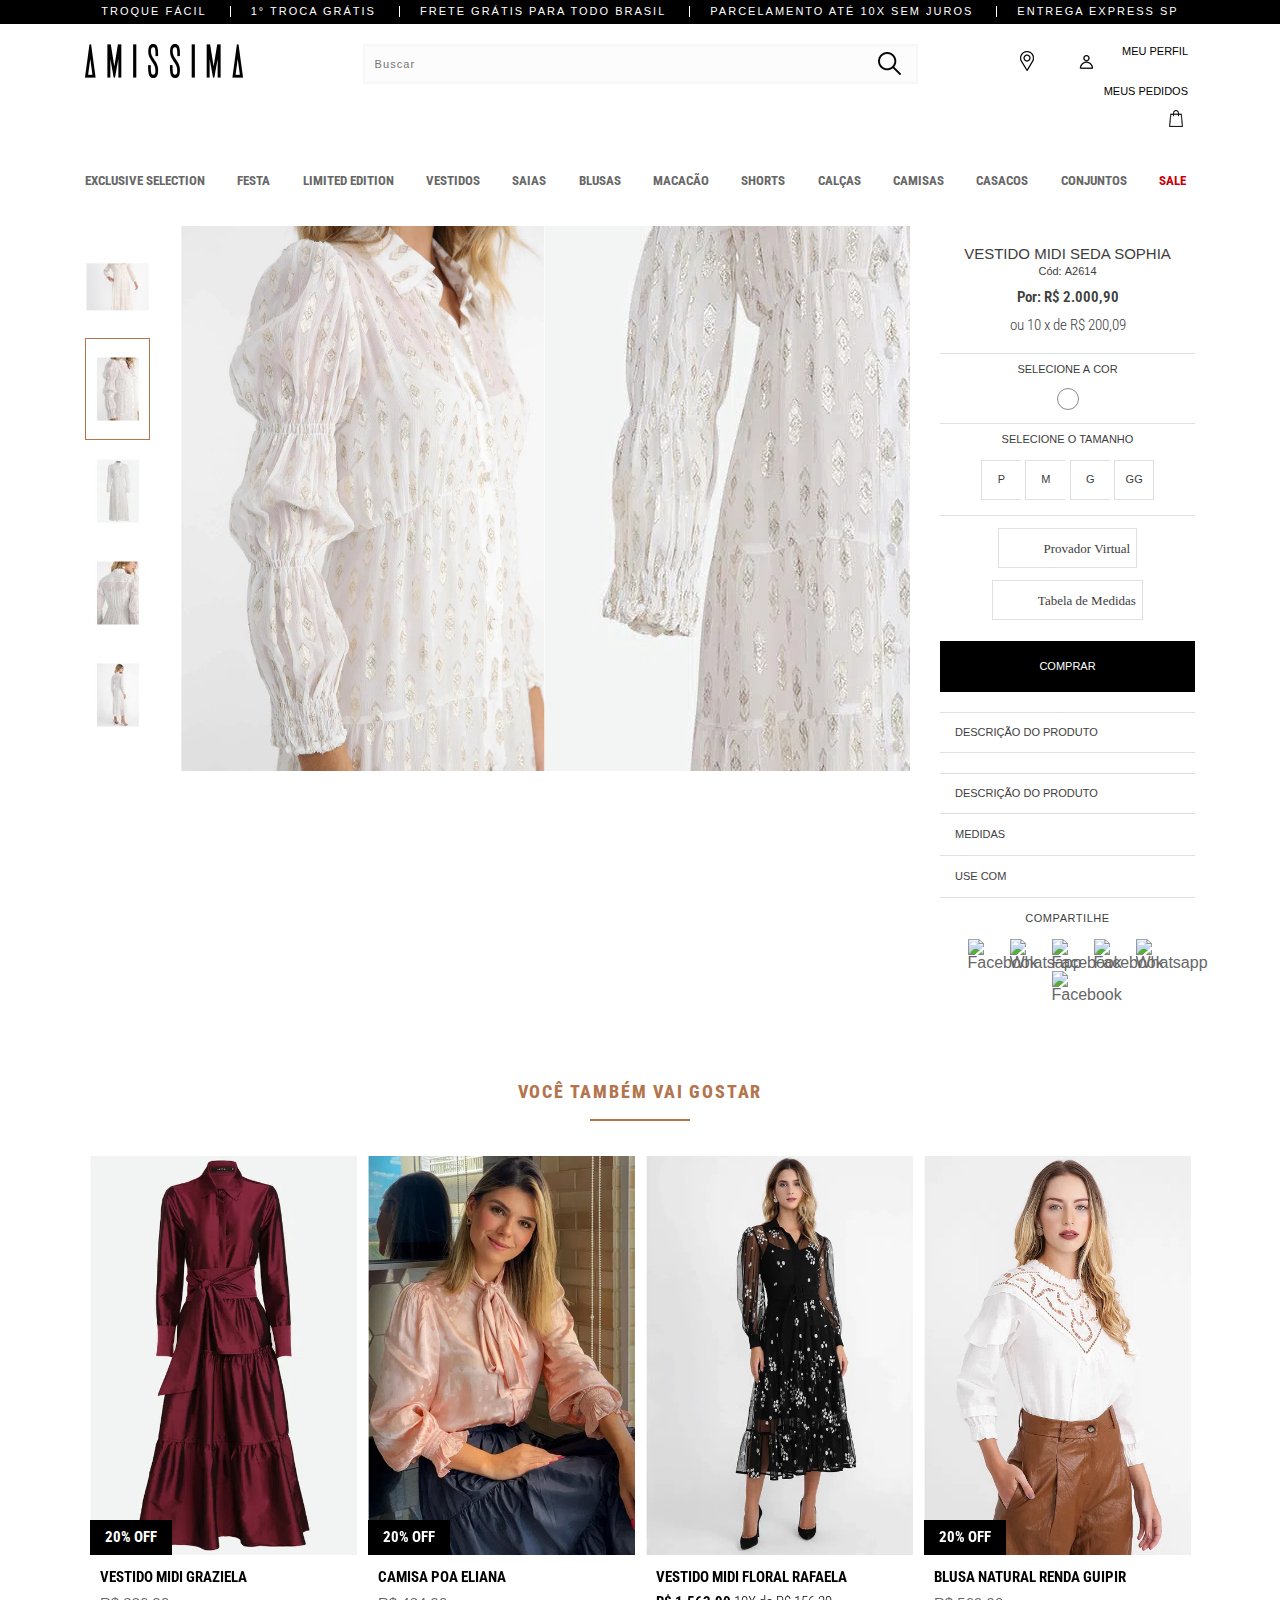
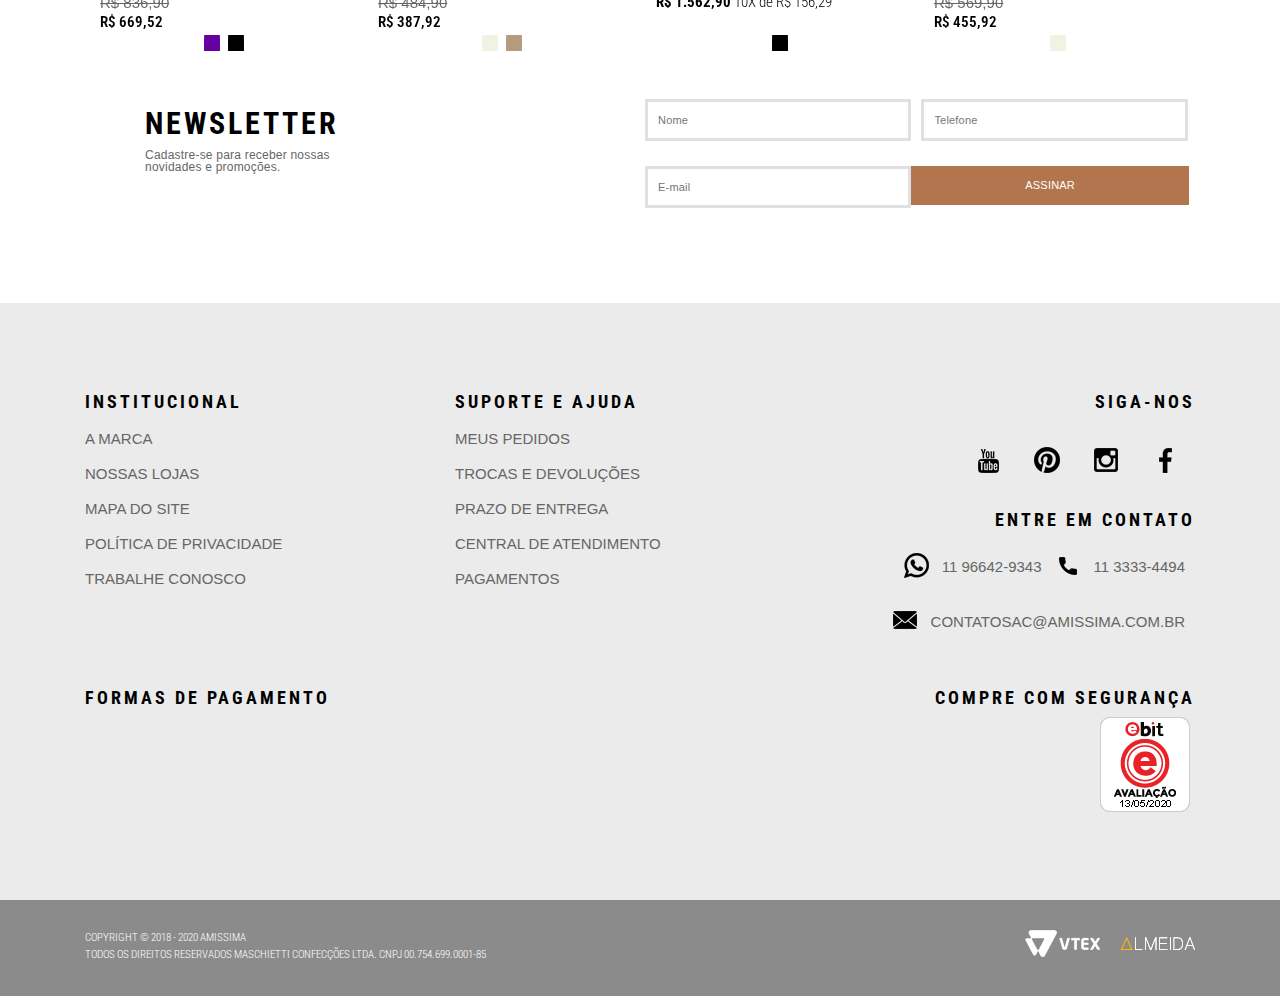
==== commit c7224959: "Organizando o CSS, atribuindo classes as tags, movendo o JS para o topo da pagina" ====
--- a/indexTeste.html
+++ b/indexTeste.html
@@ -100,6 +100,75 @@
   <link rel="stylesheet" type="text/css" href="index_files/styles.css" media="all">
   <script src="index_files/dsp" type="text/javascript" defer="defer" async=""></script>
   <script src="index_files/init" type="text/javascript" defer="defer" async=""></script>
+  <style type="text/css">
+      .szb-main-div {
+    border-top: 1px solid #dee1e3;
+}
+
+.szb-main-spacer-div {
+    margin-top: 6px; 
+}
+
+.szb-box-spam {
+    display: inline-block; 
+    margin: 6px;
+}
+
+.szb-main-button {
+    height: 40px; 
+    background-color: #ffffff; 
+    border: 1px solid #dee1e3;
+}
+
+.szb-icon-fr-div {
+    background: url(https://static.sizebay.com/store/nike/clothes-hanger_gray.svg) center center / 55% 55% no-repeat; 
+    display: inline-block; 
+    height: 35px; 
+    width: 35px; 
+    transform: scale(1, 1); 
+    position: relative; 
+    vertical-align: middle;
+    top: -3px!important;
+}
+
+.szb-icon-tm-div {
+    background: url(https://static.sizebay.com/store/nike/measuring-tape_gray.svg) center center / 55% 55% no-repeat; 
+    display: inline-block; 
+    height: 35px; 
+    width: 35px; 
+    transform: scale(1, 1); 
+    position: relative; 
+    vertical-align: middle;
+    top: -4px!important;
+}
+
+.szb-fit-txt-div {
+    margin-top: 11px; 
+    display: inline-block;
+}
+
+.szb-main-txt-spam {
+    font-size: 13px; 
+    font-family: "Roboto Condensed", "sans-serif"; 
+    color: #3d3d3d;
+}
+
+  </style>
+  <script type="text/javascript" lang="javascript">
+    var numbers = [0, 2, 3, 4, 5, 6, 7, 8, 9]
+    const odd = x => x % 2 != 0
+    const pair = x => x % 2 == 0
+
+    function ShowOdd() {
+        let odds = numbers.filter(odd)
+        alert(odds)
+    }
+
+    function ShowPair(){
+        let pairs = numbers.filter(pair)
+        alert(pairs)
+    }
+  </script>
 </head>
 
 <body class="product">
@@ -1271,47 +1340,25 @@
             </ul>
             <ul class="Tamanho">
               <li>
-                <div style="border-top: 1px solid #dee1e3;">
-                    <div style="margin-top: 6px;">
-                        <span style="display: inline-block; margin: 6px;">
-                          <button alt="Provador virtual button" id="szb_fitting_room" type="button" onclick="ShowOdd()"
-                          style="height: 40px;
-                          background-color: #ffffff;
-                          border: 1px solid #dee1e3;">
-                            <div class="div-icon" style="background: url(https://static.sizebay.com/store/nike/clothes-hanger_gray.svg) center center / 55% 55% no-repeat; 
-                            display: inline-block; 
-                            height: 35px; 
-                            width: 35px; 
-                            transform: scale(1, 1); 
-                            position: relative; 
-                            vertical-align: middle;
-                            top: -3px!important;
-                            ">
-                          </div>
-                          <div style="margin-top: 11px; display: inline-block;">
-                              <span style="font-size: 13px; font-family: Roboto Condensed, sans-serif; color: #3d3d3d;">
-                                Provador Virtual
-                              </span>
-                          </div>
+                <div class="szb-main-div">
+                    <div class="szb-main-spacer-div">
+                        <span class="szb-box-spam">
+                          <button class="szb-main-button" alt="Provador virtual button" type="button" onclick="ShowOdd()">
+                            <div class="szb-icon-fr-div">
+                            </div>
+                            <div class="szb-fit-txt-div">
+                                <span class="szb-main-txt-spam">
+                                    Provador Virtual
+                                </span>
+                            </div>
                           </button>
                         </span>
-                        <span style="display: inline-block; margin: 6px;">
-                          <button alt="Provador virtual button" id="szb_fitting_room" type="button" onclick="ShowPair()" 
-                          style="height: 40px;
-                          background-color: #ffffff;
-                          border: 1px solid #dee1e3;">
-                            <div style="background: url(https://static.sizebay.com/store/nike/measuring-tape_gray.svg) center center / 55% 55% no-repeat; 
-                            display: inline-block; 
-                            height: 35px; 
-                            width: 35px; 
-                            transform: scale(1, 1); 
-                            position: relative; 
-                            vertical-align: middle;
-                            top: -4px!important;">
-        
+                        <span class="szb-box-spam">
+                          <button class="szb-main-button" alt="Provador virtual button" type="button" onclick="ShowPair()">
+                            <div class="szb-icon-tm-div">
                             </div>
-                            <div style="margin-top: 11px; display: inline-block;">
-                                <span style="font-size: 13px; font-family: Roboto Condensed, sans-serif; color: #3d3d3d;">
+                            <div class="szb-fit-txt-div">
+                                <span class="szb-main-txt-spam">
                                   Tabela de Medidas
                                 </span>
                             </div>
@@ -1991,21 +2038,7 @@
   <script id="xcnt-pars" async="" src="index_files/www.js"></script>
   <script src="index_files/analytics" defer="true" async="true" type="text/javascript"></script>
   <script src="index_files/analytics_002" defer="true" async="true" type="text/javascript"></script>
-  <script type="text/javascript" lang="javascript">
-    var numbers = [0, 2, 3, 4, 5, 6, 7, 8, 9]
-    const odd = x => x % 2 != 0
-    const pair = x => x % 2 == 0
-
-    function ShowOdd() {
-        let odds = numbers.filter(odd)
-        alert(odds)
-    }
-
-    function ShowPair(){
-        let pairs = numbers.filter(pair)
-        alert(pairs)
-    }
-  </script>
+  
 </body>
 
 </html>